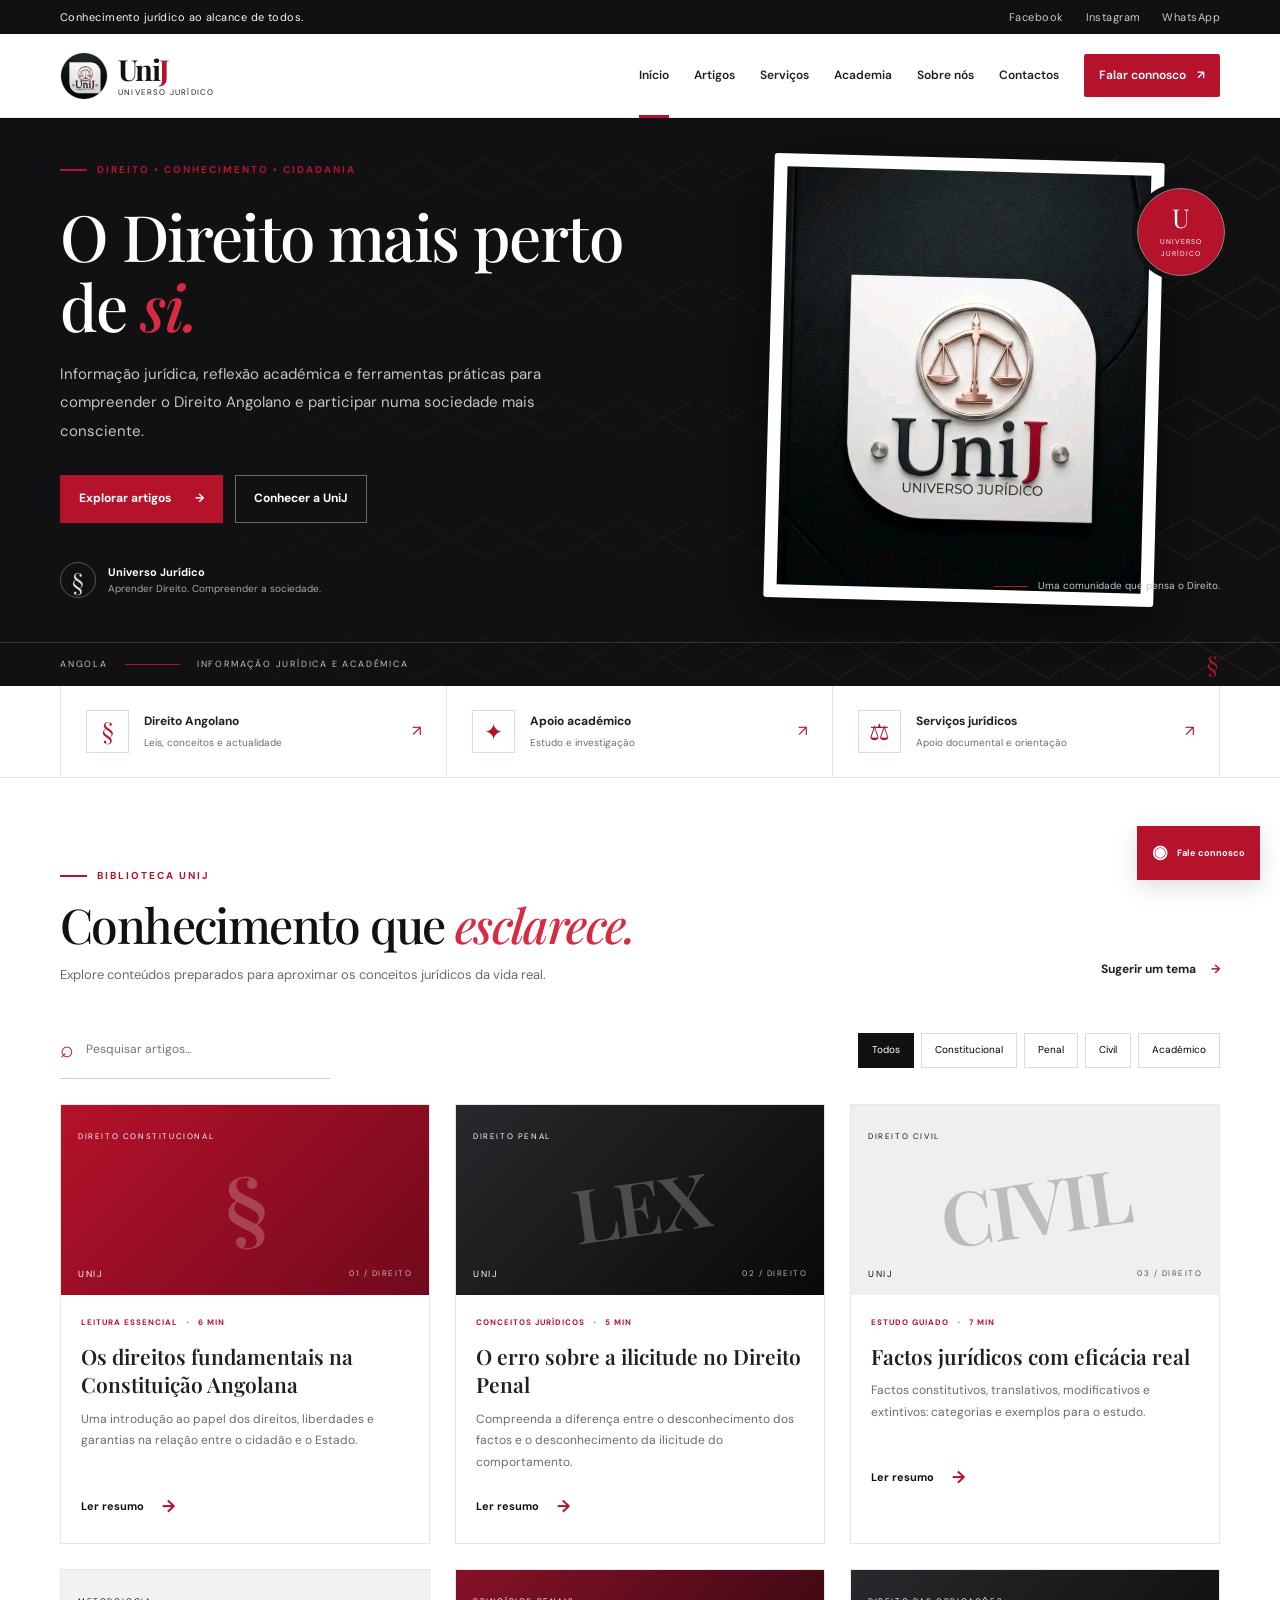
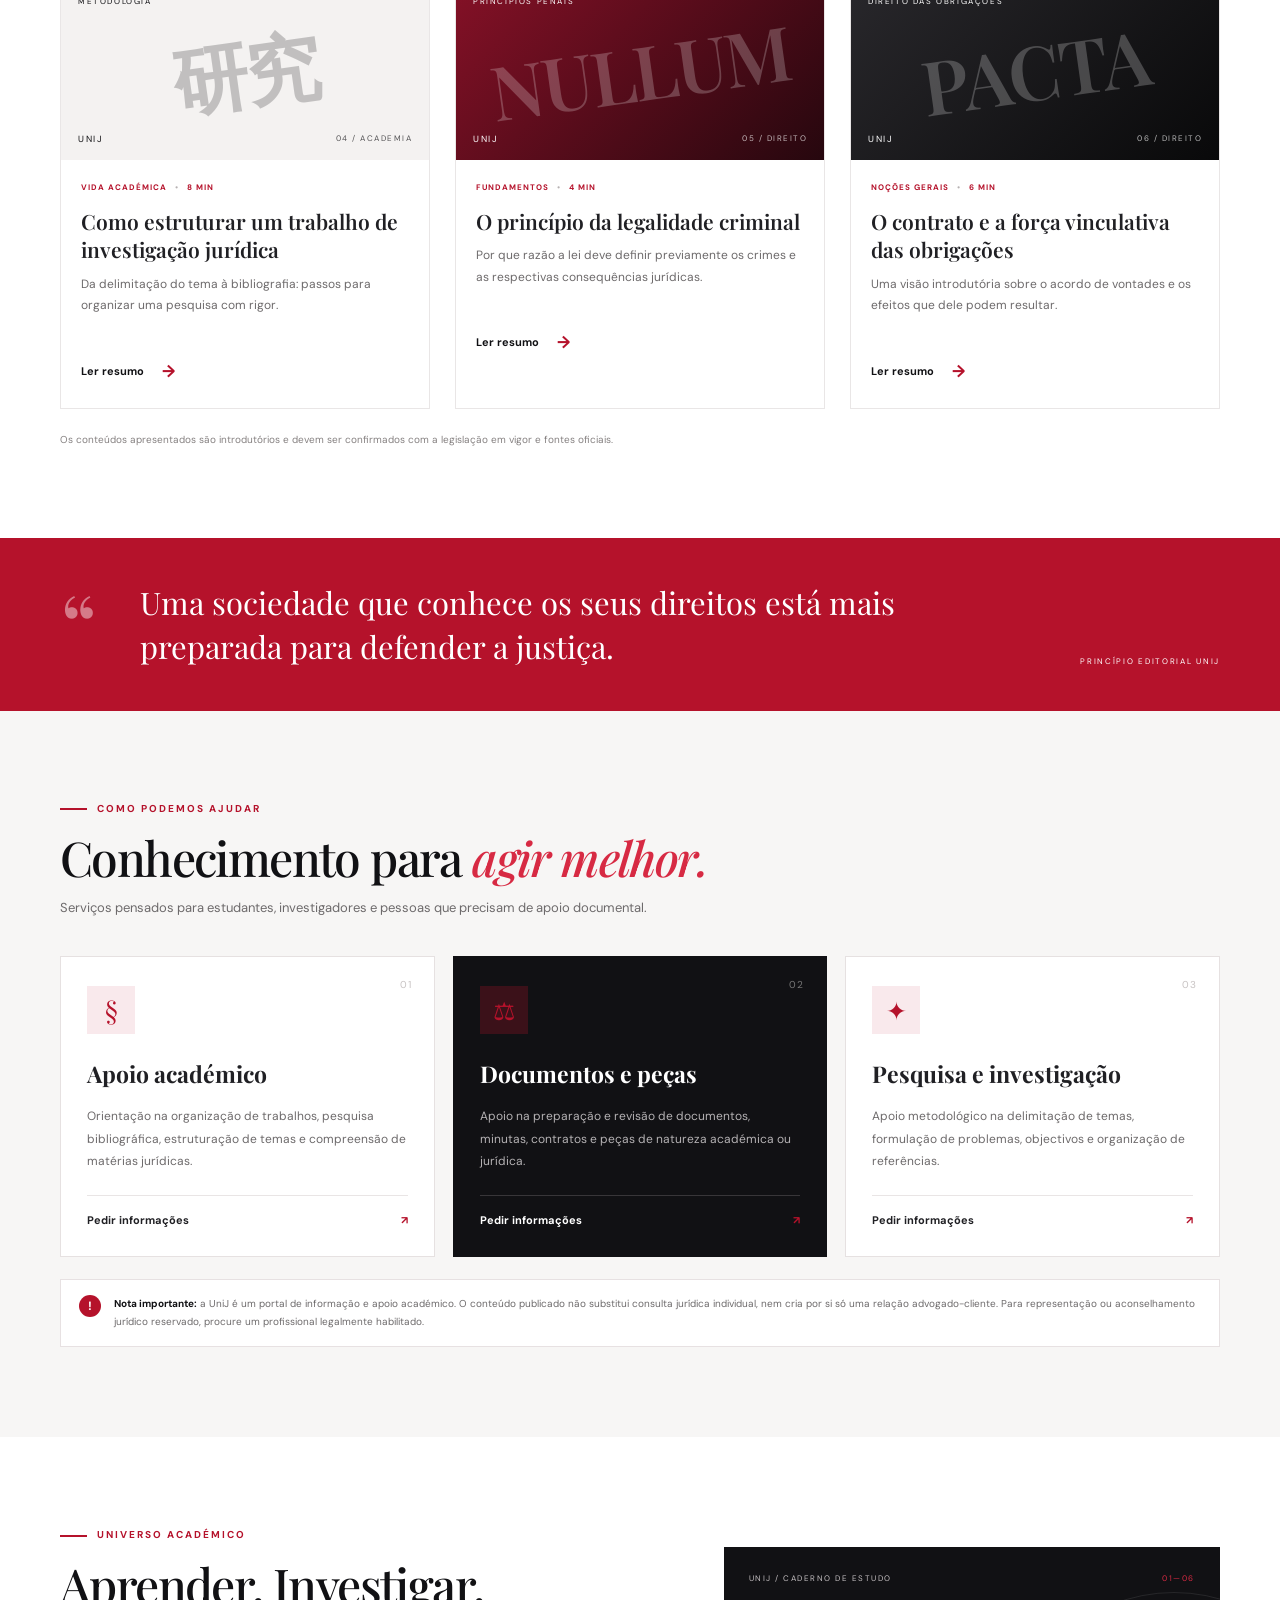
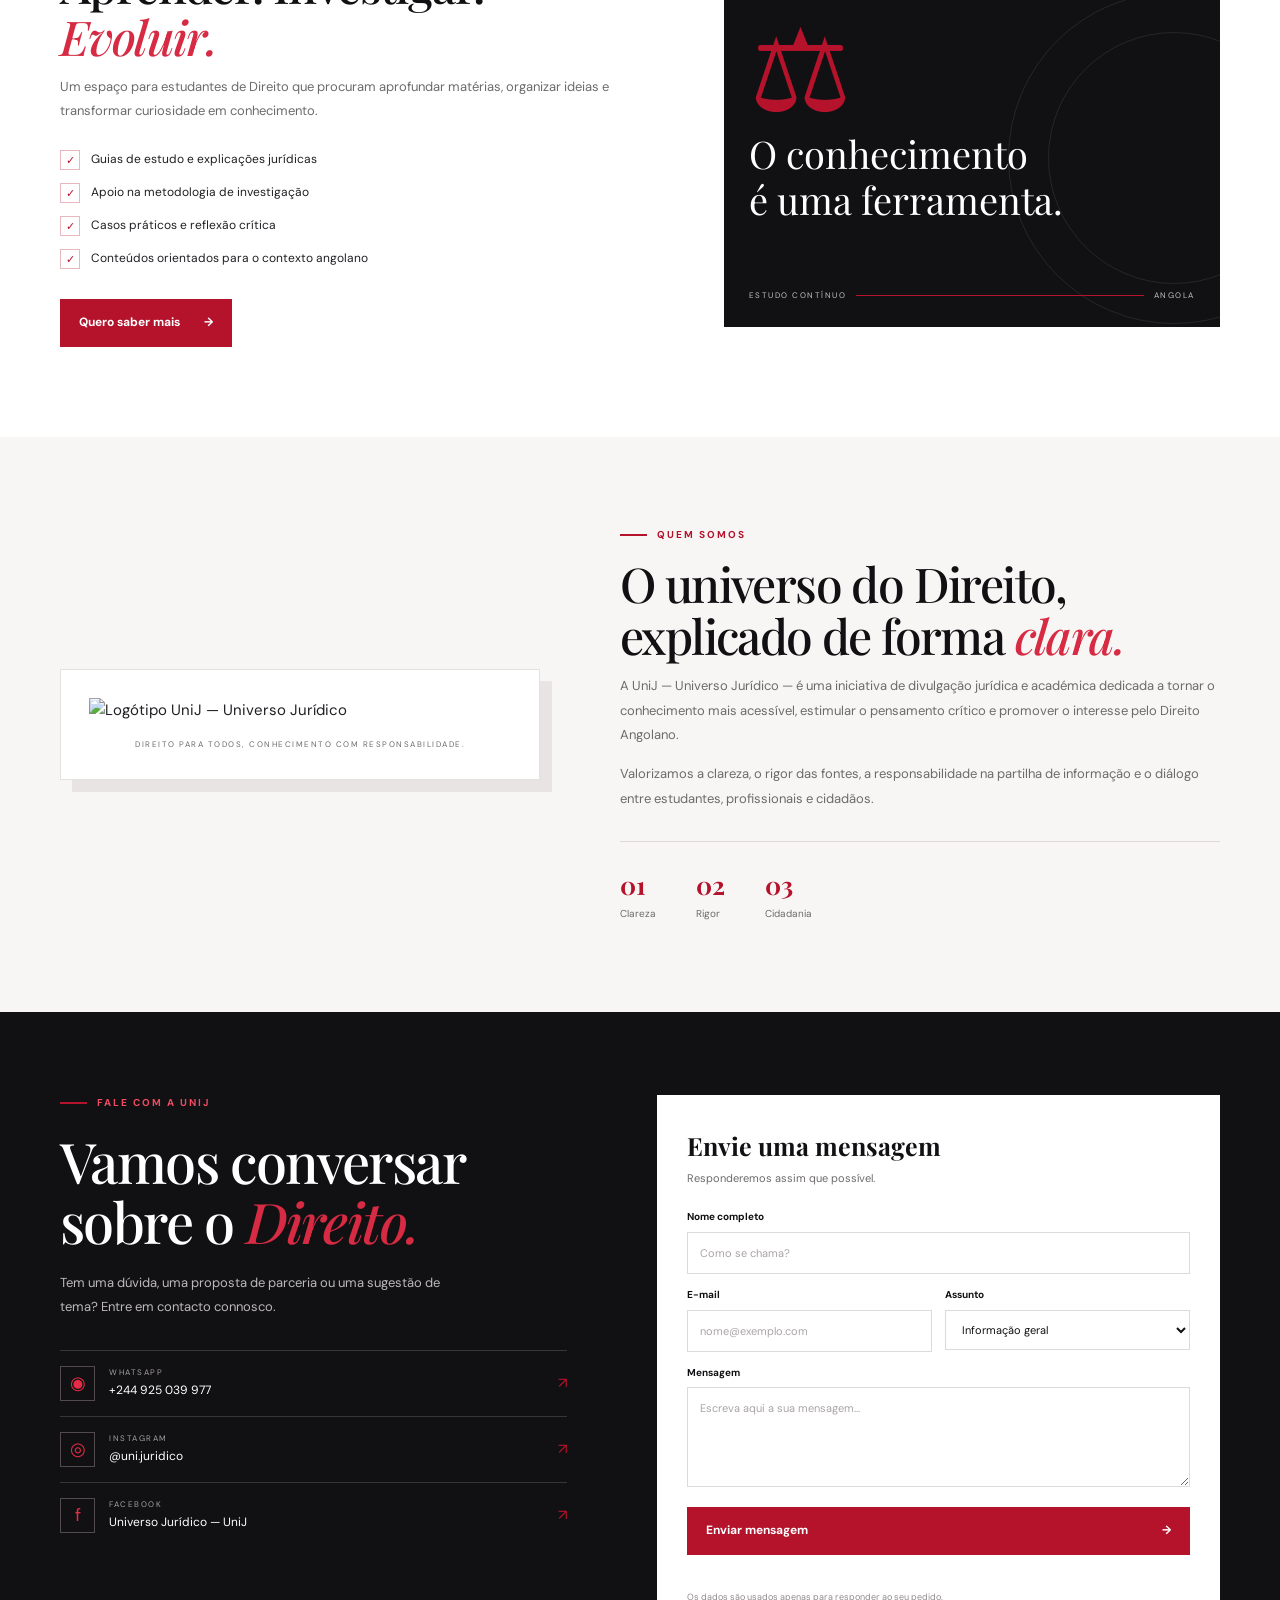
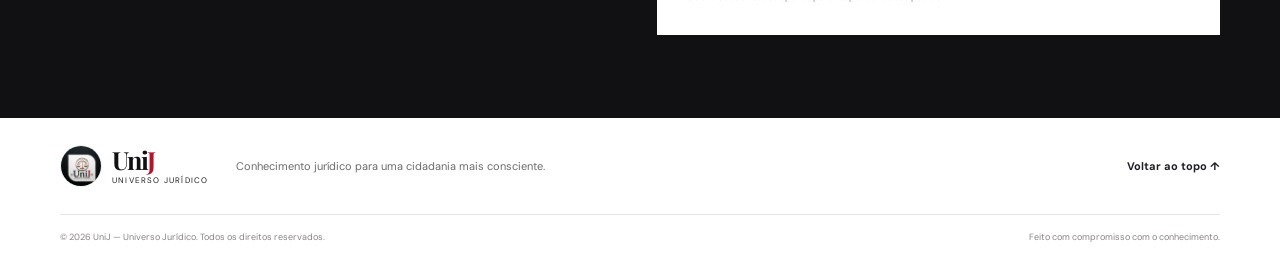
==== index.html @ 5df2fc5f "Update image paths in index.html" ====
<!doctype html>
<html lang="pt-PT">
<head>
  <meta charset="utf-8">
  <meta name="viewport" content="width=device-width, initial-scale=1">
  <meta name="theme-color" content="#b5122b">
  <meta name="description" content="UniJ — Universo Jurídico. Conhecimento jurídico, actualidade, apoio académico e serviços jurídicos em Angola.">
  <meta name="keywords" content="Direito Angolano, legislação angolana, jurisprudência, UniJ, Universo Jurídico, apoio académico">
  <title>UniJ | Universo Jurídico</title>
  <link rel="icon" href="/assets/unij-logo.jpg">
  <link rel="stylesheet" href="./styles.css">
</head>
<body>
  <div class="topline">
    <div class="container topline-inner">
      <span>Conhecimento jurídico ao alcance de todos.</span>
      <div class="top-social">
        <a href="https://www.facebook.com/profile.php?id=100071372426984" target="_blank" rel="noopener">Facebook</a>
        <a href="https://www.instagram.com/uni.juridico" target="_blank" rel="noopener">Instagram</a>
        <a href="https://wa.me/244925039977" target="_blank" rel="noopener">WhatsApp</a>
      </div>
    </div>
  </div>

  <header class="site-header">
    <div class="container header-inner">
      <a class="brand" href="#inicio" aria-label="UniJ, página inicial">
        <img src="./unij-logo.jpg" alt="Logótipo UniJ — Universo Jurídico">
        <span class="brand-copy"><strong>Uni<span>J</span></strong><small>UNIVERSO JURÍDICO</small></span>
      </a>
      <button class="menu-toggle" id="menuToggle" aria-label="Abrir menu" aria-expanded="false"><span></span><span></span><span></span></button>
      <nav class="main-nav" id="mainNav" aria-label="Navegação principal">
        <a href="#inicio" class="nav-link active">Início</a>
        <a href="#artigos" class="nav-link">Artigos</a>
        <a href="#servicos" class="nav-link">Serviços</a>
        <a href="#academia" class="nav-link">Academia</a>
        <a href="#sobre" class="nav-link">Sobre nós</a>
        <a href="#contactos" class="nav-link">Contactos</a>
        <a class="nav-cta" href="https://wa.me/244925039977?text=Ol%C3%A1%2C%20UniJ.%20Gostaria%20de%20obter%20mais%20informa%C3%A7%C3%B5es." target="_blank" rel="noopener">Falar connosco <span>↗</span></a>
      </nav>
    </div>
  </header>

  <main>
    <section class="hero" id="inicio">
      <div class="hero-pattern"></div>
      <div class="container hero-grid">
        <div class="hero-copy">
          <div class="eyebrow"><span class="eyebrow-line"></span> DIREITO • CONHECIMENTO • CIDADANIA</div>
          <h1>O Direito mais perto de <em>si.</em></h1>
          <p>Informação jurídica, reflexão académica e ferramentas práticas para compreender o Direito Angolano e participar numa sociedade mais consciente.</p>
          <div class="hero-actions">
            <a class="button button-red" href="#artigos">Explorar artigos <span>→</span></a>
            <a class="button button-outline" href="#sobre">Conhecer a UniJ</a>
          </div>
          <div class="hero-note"><span class="note-mark">§</span><span><strong>Universo Jurídico</strong><small>Aprender Direito. Compreender a sociedade.</small></span></div>
        </div>
        <div class="hero-visual">
          <div class="hero-logo-frame"><img src="./unij-logo.jpg" alt="Logótipo oficial UniJ"></div>
          <div class="hero-stamp"><span>U</span><small>UNIVERSO<br>JURÍDICO</small></div>
          <div class="hero-caption"><span class="caption-line"></span><span>Uma comunidade que pensa o Direito.</span></div>
        </div>
      </div>
      <div class="hero-bottom"><div class="container hero-bottom-inner"><span>ANGOLA</span><span class="bottom-rule"></span><span>INFORMAÇÃO JURÍDICA E ACADÉMICA</span><span class="bottom-symbol">§</span></div></div>
    </section>

    <section class="quick-strip" aria-label="Áreas do portal">
      <div class="container quick-grid">
        <a href="#artigos"><span class="quick-icon">§</span><span><strong>Direito Angolano</strong><small>Leis, conceitos e actualidade</small></span><b>↗</b></a>
        <a href="#academia"><span class="quick-icon">✦</span><span><strong>Apoio académico</strong><small>Estudo e investigação</small></span><b>↗</b></a>
        <a href="#servicos"><span class="quick-icon">⚖</span><span><strong>Serviços jurídicos</strong><small>Apoio documental e orientação</small></span><b>↗</b></a>
      </div>
    </section>

    <section class="section articles-section" id="artigos">
      <div class="container">
        <div class="section-heading">
          <div><div class="eyebrow"><span class="eyebrow-line"></span> BIBLIOTECA UNIJ</div><h2>Conhecimento que <em>esclarece.</em></h2><p>Explore conteúdos preparados para aproximar os conceitos jurídicos da vida real.</p></div>
          <a class="text-link" href="#contactos">Sugerir um tema <span>→</span></a>
        </div>
        <div class="article-tools">
          <label class="search-box"><span>⌕</span><input id="articleSearch" type="search" placeholder="Pesquisar artigos..." aria-label="Pesquisar artigos"></label>
          <div class="filter-list" role="group" aria-label="Filtrar artigos">
            <button class="filter-chip selected" data-filter="todos">Todos</button>
            <button class="filter-chip" data-filter="constitucional">Constitucional</button>
            <button class="filter-chip" data-filter="penal">Penal</button>
            <button class="filter-chip" data-filter="civil">Civil</button>
            <button class="filter-chip" data-filter="academia">Académico</button>
          </div>
        </div>
        <div class="article-grid" id="articleGrid">
          <article class="article-card featured" data-category="constitucional" data-search="constituição direitos fundamentais cidadania angola">
            <div class="article-art art-red"><span class="art-label">DIREITO CONSTITUCIONAL</span><div class="art-watermark">§</div><div class="art-bottom">UNIJ <span>01 / DIREITO</span></div></div>
            <div class="article-body"><div class="article-meta"><span>LEITURA ESSENCIAL</span><span>•</span><span>6 MIN</span></div><h3>Os direitos fundamentais na Constituição Angolana</h3><p>Uma introdução ao papel dos direitos, liberdades e garantias na relação entre o cidadão e o Estado.</p><button class="read-more" data-article="direitos">Ler resumo <span>→</span></button></div>
          </article>
          <article class="article-card" data-category="penal" data-search="direito penal erro ilicitude culpa código penal angolano">
            <div class="article-art art-black"><span class="art-label">DIREITO PENAL</span><div class="art-watermark">LEX</div><div class="art-bottom">UNIJ <span>02 / DIREITO</span></div></div>
            <div class="article-body"><div class="article-meta"><span>CONCEITOS JURÍDICOS</span><span>•</span><span>5 MIN</span></div><h3>O erro sobre a ilicitude no Direito Penal</h3><p>Compreenda a diferença entre o desconhecimento dos factos e o desconhecimento da ilicitude do comportamento.</p><button class="read-more" data-article="ilicitude">Ler resumo <span>→</span></button></div>
          </article>
          <article class="article-card" data-category="civil" data-search="direito civil factos jurídicos eficácia real constitutivo translativo modificativo extintivo">
            <div class="article-art art-white"><span class="art-label">DIREITO CIVIL</span><div class="art-watermark">CIVIL</div><div class="art-bottom">UNIJ <span>03 / DIREITO</span></div></div>
            <div class="article-body"><div class="article-meta"><span>ESTUDO GUIADO</span><span>•</span><span>7 MIN</span></div><h3>Factos jurídicos com eficácia real</h3><p>Factos constitutivos, translativos, modificativos e extintivos: categorias e exemplos para o estudo.</p><button class="read-more" data-article="factos">Ler resumo <span>→</span></button></div>
          </article>
          <article class="article-card" data-category="academia" data-search="metodologia investigação jurídica trabalho científico fontes bibliografia">
            <div class="article-art art-white art-academic"><span class="art-label">METODOLOGIA</span><div class="art-watermark">研究</div><div class="art-bottom">UNIJ <span>04 / ACADEMIA</span></div></div>
            <div class="article-body"><div class="article-meta"><span>VIDA ACADÉMICA</span><span>•</span><span>8 MIN</span></div><h3>Como estruturar um trabalho de investigação jurídica</h3><p>Da delimitação do tema à bibliografia: passos para organizar uma pesquisa com rigor.</p><button class="read-more" data-article="investigacao">Ler resumo <span>→</span></button></div>
          </article>
          <article class="article-card" data-category="penal" data-search="código penal angolano responsabilidade criminal princípio legalidade">
            <div class="article-art art-red art-red-dark"><span class="art-label">PRINCÍPIOS PENAIS</span><div class="art-watermark">NULLUM</div><div class="art-bottom">UNIJ <span>05 / DIREITO</span></div></div>
            <div class="article-body"><div class="article-meta"><span>FUNDAMENTOS</span><span>•</span><span>4 MIN</span></div><h3>O princípio da legalidade criminal</h3><p>Por que razão a lei deve definir previamente os crimes e as respectivas consequências jurídicas.</p><button class="read-more" data-article="legalidade">Ler resumo <span>→</span></button></div>
          </article>
          <article class="article-card" data-category="civil" data-search="contratos direito civil consentimento obrigações partes">
            <div class="article-art art-black art-civil"><span class="art-label">DIREITO DAS OBRIGAÇÕES</span><div class="art-watermark">PACTA</div><div class="art-bottom">UNIJ <span>06 / DIREITO</span></div></div>
            <div class="article-body"><div class="article-meta"><span>NOÇÕES GERAIS</span><span>•</span><span>6 MIN</span></div><h3>O contrato e a força vinculativa das obrigações</h3><p>Uma visão introdutória sobre o acordo de vontades e os efeitos que dele podem resultar.</p><button class="read-more" data-article="contratos">Ler resumo <span>→</span></button></div>
          </article>
        </div>
        <div class="no-results" id="noResults" hidden>Não encontrámos artigos com esses termos. Experimente outra pesquisa.</div>
        <p class="content-note">Os conteúdos apresentados são introdutórios e devem ser confirmados com a legislação em vigor e fontes oficiais.</p>
      </div>
    </section>

    <section class="quote-band">
      <div class="container quote-inner"><span class="quote-mark">“</span><blockquote>Uma sociedade que conhece os seus direitos está mais preparada para defender a justiça.</blockquote><span class="quote-credit">PRINCÍPIO EDITORIAL UNIJ</span></div>
    </section>

    <section class="section services-section" id="servicos">
      <div class="container">
        <div class="section-heading"><div><div class="eyebrow"><span class="eyebrow-line"></span> COMO PODEMOS AJUDAR</div><h2>Conhecimento para <em>agir melhor.</em></h2><p>Serviços pensados para estudantes, investigadores e pessoas que precisam de apoio documental.</p></div></div>
        <div class="service-grid">
          <div class="service-card"><span class="service-number">01</span><div class="service-icon">§</div><h3>Apoio académico</h3><p>Orientação na organização de trabalhos, pesquisa bibliográfica, estruturação de temas e compreensão de matérias jurídicas.</p><a href="https://wa.me/244925039977?text=Ol%C3%A1%2C%20UniJ.%20Tenho%20interesse%20no%20apoio%20acad%C3%A9mico." target="_blank" rel="noopener">Pedir informações <span>↗</span></a></div>
          <div class="service-card service-card-dark"><span class="service-number">02</span><div class="service-icon">⚖</div><h3>Documentos e peças</h3><p>Apoio na preparação e revisão de documentos, minutas, contratos e peças de natureza académica ou jurídica.</p><a href="https://wa.me/244925039977?text=Ol%C3%A1%2C%20UniJ.%20Gostaria%20de%20informa%C3%A7%C3%B5es%20sobre%20documentos%20jur%C3%ADdicos." target="_blank" rel="noopener">Pedir informações <span>↗</span></a></div>
          <div class="service-card"><span class="service-number">03</span><div class="service-icon">✦</div><h3>Pesquisa e investigação</h3><p>Apoio metodológico na delimitação de temas, formulação de problemas, objectivos e organização de referências.</p><a href="https://wa.me/244925039977?text=Ol%C3%A1%2C%20UniJ.%20Preciso%20de%20apoio%20em%20investiga%C3%A7%C3%A3o." target="_blank" rel="noopener">Pedir informações <span>↗</span></a></div>
        </div>
        <div class="legal-disclaimer"><span>!</span><p><strong>Nota importante:</strong> a UniJ é um portal de informação e apoio académico. O conteúdo publicado não substitui consulta jurídica individual, nem cria por si só uma relação advogado-cliente. Para representação ou aconselhamento jurídico reservado, procure um profissional legalmente habilitado.</p></div>
      </div>
    </section>

    <section class="section academy-section" id="academia">
      <div class="container academy-grid">
        <div class="academy-copy"><div class="eyebrow"><span class="eyebrow-line"></span> UNIVERSO ACADÉMICO</div><h2>Aprender. Investigar. <em>Evoluir.</em></h2><p>Um espaço para estudantes de Direito que procuram aprofundar matérias, organizar ideias e transformar curiosidade em conhecimento.</p><ul class="check-list"><li><span>✓</span> Guias de estudo e explicações jurídicas</li><li><span>✓</span> Apoio na metodologia de investigação</li><li><span>✓</span> Casos práticos e reflexão crítica</li><li><span>✓</span> Conteúdos orientados para o contexto angolano</li></ul><a class="button button-red" href="https://wa.me/244925039977?text=Ol%C3%A1%2C%20UniJ.%20Quero%20saber%20mais%20sobre%20os%20recursos%20acad%C3%A9micos." target="_blank" rel="noopener">Quero saber mais <span>→</span></a></div>
        <div class="academy-panel"><div class="panel-top"><span>UNIJ / CADERNO DE ESTUDO</span><span>01—06</span></div><div class="panel-emblem">⚖</div><div class="panel-title">O conhecimento<br>é uma ferramenta.</div><div class="panel-bottom"><span>ESTUDO CONTÍNUO</span><span class="panel-rule"></span><span>ANGOLA</span></div></div>
      </div>
    </section>

    <section class="section about-section" id="sobre">
      <div class="container about-grid">
        <div class="about-logo"><img src="/assets/unij-logo.jpg" alt="Logótipo UniJ — Universo Jurídico"><div class="about-logo-caption">DIREITO PARA TODOS, CONHECIMENTO COM RESPONSABILIDADE.</div></div>
        <div class="about-copy"><div class="eyebrow"><span class="eyebrow-line"></span> QUEM SOMOS</div><h2>O universo do Direito, explicado de forma <em>clara.</em></h2><p>A UniJ — Universo Jurídico — é uma iniciativa de divulgação jurídica e académica dedicada a tornar o conhecimento mais acessível, estimular o pensamento crítico e promover o interesse pelo Direito Angolano.</p><p>Valorizamos a clareza, o rigor das fontes, a responsabilidade na partilha de informação e o diálogo entre estudantes, profissionais e cidadãos.</p><div class="values-row"><div><strong>01</strong><span>Clareza</span></div><div><strong>02</strong><span>Rigor</span></div><div><strong>03</strong><span>Cidadania</span></div></div></div>
      </div>
    </section>

    <section class="contact-section" id="contactos">
      <div class="container contact-grid">
        <div class="contact-copy"><div class="eyebrow eyebrow-light"><span class="eyebrow-line"></span> FALE COM A UNIJ</div><h2>Vamos conversar<br>sobre o <em>Direito.</em></h2><p>Tem uma dúvida, uma proposta de parceria ou uma sugestão de tema? Entre em contacto connosco.</p><div class="contact-method"><span class="contact-method-icon">◉</span><span><small>WHATSAPP</small><a href="https://wa.me/244925039977" target="_blank" rel="noopener">+244 925 039 977</a></span><span class="contact-arrow">↗</span></div><div class="contact-method"><span class="contact-method-icon">◎</span><span><small>INSTAGRAM</small><a href="https://www.instagram.com/uni.juridico" target="_blank" rel="noopener">@uni.juridico</a></span><span class="contact-arrow">↗</span></div><div class="contact-method"><span class="contact-method-icon">f</span><span><small>FACEBOOK</small><a href="https://www.facebook.com/profile.php?id=100071372426984" target="_blank" rel="noopener">Universo Jurídico — UniJ</a></span><span class="contact-arrow">↗</span></div></div>
        <form class="contact-form" id="contactForm"
      action="https://formspree.io/f/xyekndqk"
      method="POST">
          <div class="form-heading"><h3>Envie uma mensagem</h3><p>Responderemos assim que possível.</p></div>
          <label for="name">Nome completo</label><input id="name" name="name" required maxlength="100" placeholder="Como se chama?">
          <div class="form-row"><div><label for="email">E-mail</label><input id="email" name="email" type="email" required maxlength="160" placeholder="nome@exemplo.com"></div><div><label for="subject">Assunto</label><select id="subject" name="subject"><option value="Informação geral">Informação geral</option><option value="Apoio académico">Apoio académico</option><option value="Serviços jurídicos">Serviços jurídicos</option><option value="Parcerias">Parcerias</option><option value="Sugestão de artigo">Sugestão de artigo</option></select></div></div>
          <label for="message">Mensagem</label><textarea id="message" name="message" required maxlength="3000" rows="4" placeholder="Escreva aqui a sua mensagem..."></textarea>
          <button class="button button-red form-submit" type="submit">Enviar mensagem <span>→</span></button>
          <p class="form-feedback" id="formFeedback" role="status" aria-live="polite"></p>
          <small class="form-privacy">Os dados são usados apenas para responder ao seu pedido.</small>
        </form>
      </div>
    </section>
  </main>

  <footer class="site-footer">
    <div class="container footer-main"><a class="brand footer-brand" href="#inicio"><img src="./unij-logo.jpg" alt=""><span class="brand-copy"><strong>Uni<span>J</span></strong><small>UNIVERSO JURÍDICO</small></span></a><p>Conhecimento jurídico para uma cidadania mais consciente.</p><a class="back-top" href="#inicio">Voltar ao topo ↑</a></div>
    <div class="container footer-bottom"><span>© <span id="year"></span> UniJ — Universo Jurídico. Todos os direitos reservados.</span><span>Feito com compromisso com o conhecimento.</span></div>
  </footer>

  <a class="whatsapp-float" href="https://wa.me/244925039977?text=Ol%C3%A1%2C%20UniJ!" target="_blank" rel="noopener" aria-label="Contactar a UniJ pelo WhatsApp"><span>◉</span><small>Fale connosco</small></a>

  <dialog class="article-dialog" id="articleDialog" aria-labelledby="dialogTitle"><button class="dialog-close" id="dialogClose" aria-label="Fechar">×</button><div class="eyebrow"><span class="eyebrow-line"></span> BIBLIOTECA UNIJ</div><h2 id="dialogTitle">Artigo</h2><div id="dialogContent"></div><p class="dialog-note">Este resumo é introdutório. Confirme sempre a legislação aplicável e consulte fontes oficiais actualizadas.</p><a class="button button-red" href="https://wa.me/244925039977?text=Ol%C3%A1%2C%20UniJ.%20Gostaria%20de%20aprofundar%20um%20tema%20jur%C3%ADdico." target="_blank" rel="noopener">Pedir mais informações <span>→</span></a></dialog>
  <script src="./app.js"></script>
</body>
</html>
---- styles.css ----
@import url('https://fonts.googleapis.com/css2?family=DM+Sans:wght@400;500;600;700&family=Playfair+Display:ital,wght@0,500;0,600;0,700;1,500;1,600&display=swap');
:root{--red:#b5122b;--red-dark:#800d20;--black:#111114;--ink:#202024;--white:#fff;--paper:#f7f6f5;--line:#e6e3e2;--muted:#6d6a6b;--font:'DM Sans',Arial,sans-serif;--serif:'Playfair Display',Georgia,serif}
*{box-sizing:border-box}html{scroll-behavior:smooth;scroll-padding-top:95px}body{margin:0;color:var(--ink);background:var(--white);font-family:var(--font);font-size:15px;line-height:1.65}a{color:inherit;text-decoration:none}button,input,textarea,select{font:inherit}button,a{-webkit-tap-highlight-color:transparent}button:focus-visible,a:focus-visible,input:focus-visible,textarea:focus-visible,select:focus-visible{outline:3px solid #d34b60;outline-offset:3px}.container{width:min(1160px,calc(100% - 44px));margin-inline:auto}.topline{background:var(--black);color:#f6f4f4;font-size:11px;letter-spacing:.04em}.topline-inner{display:flex;justify-content:space-between;align-items:center;min-height:34px}.top-social{display:flex;gap:22px}.top-social a{opacity:.8;transition:opacity .2s}.top-social a:hover{opacity:1;color:#fff}.site-header{height:84px;background:#fff;border-bottom:1px solid #eee;position:sticky;top:0;z-index:20}.header-inner{height:100%;display:flex;align-items:center;justify-content:space-between;gap:24px}.brand{display:flex;align-items:center;gap:10px;flex-shrink:0}.brand img{width:48px;height:48px;object-fit:cover;border-radius:50%;border:1px solid #eee}.brand-copy{display:flex;flex-direction:column;line-height:1}.brand-copy strong{font-family:var(--serif);font-size:29px;letter-spacing:-1.7px;color:var(--black)}.brand-copy strong span{color:var(--red)}.brand-copy small{font-size:8px;letter-spacing:1.2px;margin-top:4px}.main-nav{display:flex;align-items:center;gap:25px;font-size:12px;font-weight:600}.nav-link{height:84px;display:flex;align-items:center;position:relative}.nav-link:after{content:"";position:absolute;bottom:0;left:0;width:0;height:3px;background:var(--red);transition:width .2s}.nav-link:hover:after,.nav-link.active:after{width:100%}.nav-cta{background:var(--red);color:#fff;padding:12px 15px;border-radius:2px}.nav-cta span{margin-left:8px}.menu-toggle{display:none;background:none;border:0;padding:8px}.menu-toggle span{display:block;width:24px;height:2px;background:var(--black);margin:5px}
.hero{position:relative;overflow:hidden;background:var(--black);color:#fff;min-height:565px}.hero-pattern{position:absolute;inset:0;opacity:.15;background-image:linear-gradient(30deg,transparent 48%,#777 49%,transparent 50%),linear-gradient(150deg,transparent 48%,#777 49%,transparent 50%);background-size:70px 120px;mask-image:linear-gradient(90deg,transparent,#000)}.hero-grid{position:relative;display:grid;grid-template-columns:1.08fr .92fr;gap:48px;align-items:center;min-height:520px;padding-top:40px;padding-bottom:40px}.hero-copy{max-width:590px}.eyebrow{display:flex;align-items:center;gap:10px;color:var(--red);font-size:10px;letter-spacing:2px;font-weight:700}.eyebrow-line{width:27px;height:2px;background:var(--red);display:inline-block}.hero h1,.section h2,.contact-copy h2{font-family:var(--serif);font-size:clamp(40px,5vw,64px);line-height:1.08;font-weight:500;letter-spacing:-1.6px;margin:23px 0 20px}.hero h1 em,.section h2 em,.contact-copy h2 em{color:#d72a43;font-weight:500}.hero-copy>p{max-width:510px;color:#c5c3c5;font-size:15px;line-height:1.9}.hero-actions{display:flex;gap:12px;flex-wrap:wrap;margin-top:30px}.button{border:1px solid transparent;display:inline-flex;align-items:center;justify-content:center;gap:24px;padding:13px 18px;font-size:12px;font-weight:700;cursor:pointer;transition:transform .2s,background .2s}.button:hover{transform:translateY(-2px)}.button-red{background:var(--red);color:#fff}.button-red:hover{background:var(--red-dark)}.button-outline{border-color:#69676b;color:#fff}.button-outline:hover{border-color:#fff}.hero-note{display:flex;align-items:center;gap:12px;margin-top:39px}.note-mark{width:36px;height:36px;border:1px solid #575458;border-radius:50%;display:grid;place-items:center;color:#e4dadd;font-family:var(--serif);font-size:23px}.hero-note span:last-child{display:flex;flex-direction:column}.hero-note strong{font-size:11px}.hero-note small{font-size:10px;color:#a7a4a6}.hero-visual{min-height:380px;display:flex;align-items:center;justify-content:center;position:relative}.hero-logo-frame{width:min(390px,100%);padding:13px;background:#fff;box-shadow:0 22px 65px #0008;transform:rotate(1.5deg);border-radius:3px}.hero-logo-frame img{display:block;width:100%;height:auto}.hero-stamp{position:absolute;right:-5px;top:30px;width:88px;height:88px;border:1px solid #8b8284;background:var(--red);border-radius:50%;display:flex;align-items:center;justify-content:center;flex-direction:column;box-shadow:0 0 0 5px #111}.hero-stamp>span{font-family:var(--serif);font-size:26px;line-height:1}.hero-stamp small{font-size:7px;letter-spacing:1px;text-align:center;margin-top:5px}.hero-caption{position:absolute;bottom:7px;right:0;display:flex;align-items:center;gap:10px;font-size:10px;color:#c7c3c4}.caption-line{width:34px;height:1px;background:var(--red)}.hero-bottom{border-top:1px solid #343236;background:#111114}.hero-bottom-inner{display:flex;align-items:center;gap:17px;height:43px;font-size:9px;letter-spacing:1.8px;color:#c5c1c2}.bottom-rule{height:1px;width:55px;background:var(--red)}.bottom-symbol{margin-left:auto;color:var(--red);font-family:var(--serif);font-size:22px}
.quick-strip{background:#fff;border-bottom:1px solid var(--line)}.quick-grid{display:grid;grid-template-columns:repeat(3,1fr)}.quick-grid>a{display:flex;align-items:center;gap:15px;padding:24px 25px;border-right:1px solid var(--line);transition:background .2s}.quick-grid>a:first-child{border-left:1px solid var(--line)}.quick-grid>a:hover{background:var(--paper)}.quick-icon{width:43px;height:43px;border:1px solid #e7d6d9;color:var(--red);display:grid;place-items:center;font-family:var(--serif);font-size:23px}.quick-grid>a>span:nth-child(2){display:flex;flex-direction:column}.quick-grid strong{font-size:12px}.quick-grid small{font-size:10px;color:var(--muted);margin-top:3px}.quick-grid b{margin-left:auto;color:var(--red);font-weight:400}
.section{padding:90px 0}.section-heading{display:flex;align-items:flex-end;justify-content:space-between;gap:30px;margin-bottom:34px}.section h2{color:var(--black);font-size:clamp(34px,4vw,48px);margin:15px 0 12px}.section-heading p,.academy-copy>p,.about-copy>p{color:var(--muted);font-size:13px;max-width:600px;line-height:1.9;margin:0}.text-link{font-size:12px;font-weight:700;white-space:nowrap;padding-bottom:8px}.text-link span{color:var(--red);margin-left:12px}.article-tools{display:flex;justify-content:space-between;gap:20px;align-items:center;margin-bottom:25px}.search-box{display:flex;align-items:center;gap:10px;width:270px;border-bottom:1px solid #cfcaca;padding:9px 0}.search-box>span{font-size:23px;color:var(--red)}.search-box input{border:0;outline:0;min-width:0;width:100%;font-size:12px;background:transparent}.filter-list{display:flex;gap:7px;flex-wrap:wrap}.filter-chip{border:1px solid #dedada;background:#fff;padding:8px 13px;font-size:10px;cursor:pointer;transition:all .2s}.filter-chip:hover,.filter-chip.selected{background:var(--black);border-color:var(--black);color:#fff}.article-grid{display:grid;grid-template-columns:repeat(3,1fr);gap:25px}.article-card{border:1px solid #e9e6e6;background:#fff;min-width:0;transition:transform .25s,box-shadow .25s}.article-card:hover{transform:translateY(-4px);box-shadow:0 14px 35px #18121712}.article-art{height:190px;position:relative;overflow:hidden;padding:17px;color:#fff;background:var(--red)}.art-red{background:linear-gradient(135deg,#b5122b,#71091c)}.art-red-dark{background:linear-gradient(135deg,#871127,#26070e)}.art-black{background:linear-gradient(135deg,#29282c,#09090a)}.art-white{background:#f0eeee;color:var(--black)}.art-academic{background:#f4f2f1}.art-label{font-size:8px;letter-spacing:1.6px;position:relative;z-index:1}.art-watermark{position:absolute;inset:12px 0 0;display:grid;place-items:center;font-family:var(--serif);font-size:clamp(44px,6vw,75px);font-weight:600;letter-spacing:-2px;opacity:.22;transform:rotate(-8deg)}.art-bottom{position:absolute;bottom:13px;left:17px;right:17px;display:flex;justify-content:space-between;font-size:9px;letter-spacing:1.5px}.art-bottom span{opacity:.7;font-size:8px}.article-body{padding:21px 20px 23px}.article-meta{display:flex;gap:8px;color:var(--red);font-size:8px;letter-spacing:1px;font-weight:700}.article-meta span:nth-child(2){color:#b6b1b2}.article-body h3{font-family:var(--serif);font-size:21px;line-height:1.35;font-weight:600;margin:13px 0 10px}.article-body p{font-size:12px;line-height:1.8;color:var(--muted);min-height:66px;margin:0}.read-more{display:flex;align-items:center;gap:18px;background:none;border:0;padding:17px 0 0;color:var(--black);font-size:11px;font-weight:700;cursor:pointer}.read-more span{color:var(--red);font-size:17px;transition:transform .2s}.read-more:hover span{transform:translateX(4px)}.content-note{font-size:10px;color:#858080;margin:23px 0 0}.no-results{padding:28px;text-align:center;background:var(--paper);font-size:13px}
.quote-band{background:var(--red);color:#fff;padding:43px 0}.quote-inner{display:grid;grid-template-columns:60px 1fr auto;align-items:center;gap:20px}.quote-mark{font-family:var(--serif);font-size:90px;line-height:.7;color:#ffffff70}.quote-inner blockquote{font-family:var(--serif);font-size:clamp(21px,3vw,31px);line-height:1.4;margin:0;max-width:760px}.quote-credit{font-size:8px;letter-spacing:1.7px;align-self:end;white-space:nowrap}
.services-section{background:var(--paper)}.service-grid{display:grid;grid-template-columns:repeat(3,1fr);gap:18px;margin-top:35px}.service-card{position:relative;background:#fff;border:1px solid #e6e1e1;padding:29px 26px 27px;min-height:295px}.service-card-dark{background:var(--black);color:#fff;border-color:var(--black)}.service-number{position:absolute;right:22px;top:20px;color:#c7c2c2;font-size:10px;letter-spacing:1px}.service-card-dark .service-number{color:#777}.service-icon{display:grid;place-items:center;width:48px;height:48px;background:#f9e9ec;color:var(--red);font-family:var(--serif);font-size:25px;margin-bottom:21px}.service-card-dark .service-icon{background:#3b1119}.service-card h3{font-family:var(--serif);font-size:23px;margin:0 0 12px}.service-card p{font-size:12px;color:var(--muted);line-height:1.9;margin:0 0 22px}.service-card-dark p{color:#b5b2b4}.service-card>a{font-size:11px;font-weight:700;border-top:1px solid #e9e5e5;padding-top:15px;display:flex;justify-content:space-between}.service-card>a span{color:var(--red)}.service-card-dark>a{border-color:#383639}.legal-disclaimer{display:flex;gap:13px;align-items:flex-start;background:#fff;border:1px solid #e7e1e2;padding:15px 18px;margin-top:22px}.legal-disclaimer>span{display:grid;place-items:center;flex-shrink:0;width:22px;height:22px;background:var(--red);color:#fff;border-radius:50%;font-weight:700;font-size:12px}.legal-disclaimer p{margin:0;font-size:10px;line-height:1.8;color:var(--muted)}.legal-disclaimer strong{color:var(--black)}
.academy-section{background:#fff}.academy-grid{display:grid;grid-template-columns:1fr .85fr;gap:80px;align-items:center}.academy-copy h2{max-width:470px}.check-list{list-style:none;padding:0;margin:26px 0 30px;display:grid;gap:13px}.check-list li{display:flex;align-items:center;gap:11px;font-size:12px}.check-list li span{display:grid;place-items:center;width:20px;height:20px;border:1px solid #e8b8c0;color:var(--red);font-size:11px}.academy-panel{min-height:380px;background:var(--black);color:#fff;padding:25px;display:flex;flex-direction:column;position:relative;overflow:hidden}.academy-panel:before,.academy-panel:after{content:"";position:absolute;border:1px solid #ffffff17;border-radius:50%;width:330px;height:330px;right:-120px;top:45px}.academy-panel:after{width:250px;height:250px;right:-80px;top:85px}.panel-top,.panel-bottom{display:flex;align-items:center;gap:10px;font-size:8px;letter-spacing:1.5px;color:#c4bfc1;position:relative;z-index:1}.panel-top span:last-child{margin-left:auto;color:#d62a43}.panel-emblem{margin-top:auto;color:var(--red);font-family:var(--serif);font-size:115px;line-height:1;position:relative;z-index:1}.panel-title{font-family:var(--serif);font-size:38px;line-height:1.2;margin:10px 0 45px;position:relative;z-index:1}.panel-bottom{margin-top:auto}.panel-rule{height:1px;background:var(--red);flex:1}
.about-section{background:var(--paper)}.about-grid{display:grid;grid-template-columns:.8fr 1fr;gap:80px;align-items:center}.about-logo{padding:28px;background:#fff;border:1px solid #e6e1e1;box-shadow:12px 12px 0 #e8e4e4}.about-logo img{display:block;width:100%;height:auto}.about-logo-caption{font-size:8px;letter-spacing:1.5px;color:var(--muted);text-align:center;padding:15px 0 0}.about-copy h2{max-width:570px}.about-copy>p+p{margin-top:14px}.values-row{display:flex;gap:40px;margin-top:30px;padding-top:22px;border-top:1px solid #ded9d9}.values-row div{display:flex;flex-direction:column}.values-row strong{font-family:var(--serif);font-size:25px;color:var(--red)}.values-row span{font-size:10px;color:var(--muted)}
.contact-section{background:var(--black);color:#fff;padding:83px 0}.contact-grid{display:grid;grid-template-columns:.9fr 1fr;gap:90px;align-items:start}.eyebrow-light{color:#f14a61}.contact-copy h2{font-size:clamp(40px,5vw,56px);margin:19px 0}.contact-copy>p{color:#bdb9bb;font-size:13px;line-height:1.9;max-width:400px;margin-bottom:30px}.contact-method{display:flex;align-items:center;gap:14px;border-top:1px solid #373538;padding:15px 0}.contact-method-icon{width:35px;height:35px;display:grid;place-items:center;border:1px solid #514b4e;color:#e52b45;font-size:18px}.contact-method>span:nth-child(2){display:flex;flex-direction:column}.contact-method small{font-size:8px;letter-spacing:1.5px;color:#a6a0a2}.contact-method a{font-size:12px;margin-top:2px}.contact-arrow{margin-left:auto;color:var(--red)}.contact-form{background:#fff;color:var(--black);padding:30px}.form-heading h3{font-family:var(--serif);font-size:25px;margin:0 0 3px}.form-heading p{font-size:11px;color:var(--muted);margin:0 0 22px}.contact-form label{display:block;font-size:10px;font-weight:700;margin:13px 0 6px}.contact-form input,.contact-form textarea,.contact-form select{display:block;width:100%;border:1px solid #dedada;background:#fff;border-radius:0;padding:11px 12px;font-size:11px;color:var(--black)}.contact-form input::placeholder,.contact-form textarea::placeholder{color:#aaa4a5}.contact-form textarea{resize:vertical;min-height:100px}.form-row{display:grid;grid-template-columns:1fr 1fr;gap:13px}.form-submit{margin-top:20px;width:100%;justify-content:space-between}.form-feedback{font-size:11px;min-height:18px;margin:9px 0 0;color:var(--red)}.form-privacy{display:block;color:#918b8d;font-size:9px;margin-top:8px}
.site-footer{background:#fff}.footer-main{display:flex;align-items:center;gap:28px;padding:27px 0}.footer-brand img{width:42px;height:42px}.footer-brand .brand-copy strong{font-size:25px}.footer-main>p{font-size:11px;color:var(--muted);margin-right:auto}.back-top{font-size:11px;font-weight:700}.back-top:hover{color:var(--red)}.footer-bottom{border-top:1px solid var(--line);padding:15px 0 20px;display:flex;justify-content:space-between;gap:15px;font-size:9px;color:#898385}.whatsapp-float{position:fixed;right:20px;bottom:20px;z-index:15;display:flex;align-items:center;gap:9px;background:var(--red);color:#fff;padding:12px 15px;box-shadow:0 7px 25px #0002;font-size:11px;font-weight:700}.whatsapp-float span{font-size:18px}.article-dialog{width:min(620px,calc(100% - 28px));max-height:85vh;overflow:auto;border:0;padding:35px;background:#fff;color:var(--black);box-shadow:0 25px 100px #0006}.article-dialog::backdrop{background:#09090bd9}.dialog-close{position:absolute;right:13px;top:10px;background:none;border:0;font-size:29px;cursor:pointer;color:var(--black)}.article-dialog h2{font-family:var(--serif);font-size:34px;line-height:1.2;margin:15px 0}.article-dialog p{font-size:13px;line-height:1.9;color:#5f5a5c}.article-dialog .dialog-note{border-left:3px solid var(--red);padding-left:12px;font-size:10px}.article-dialog .button{margin-top:8px}
@media(max-width:1000px){.main-nav{gap:15px}.nav-link{font-size:11px}.nav-cta{padding:10px}.hero-grid{gap:25px}.academy-grid,.about-grid{gap:45px}.contact-grid{gap:45px}.article-art{height:160px}.article-body{padding:17px}.article-body h3{font-size:19px}}
@media(max-width:780px){.container{width:min(100% - 32px,600px)}.topline-inner{min-height:32px}.topline-inner>span{font-size:9px}.top-social{gap:11px}.top-social a{font-size:9px}.site-header{height:70px}.brand img{width:42px;height:42px}.brand-copy strong{font-size:26px}.menu-toggle{display:block;cursor:pointer}.main-nav{display:none;position:absolute;top:70px;left:0;right:0;background:#fff;padding:10px 22px 22px;box-shadow:0 15px 25px #0001;flex-direction:column;align-items:stretch;gap:0;border-top:1px solid #eee}.main-nav.open{display:flex}.nav-link{height:auto;padding:13px 0;border-bottom:1px solid #eee}.nav-link:after{display:none}.nav-cta{text-align:center;margin-top:14px;padding:13px}.hero-grid{grid-template-columns:1fr;gap:20px;padding-top:55px;padding-bottom:45px}.hero-copy{max-width:100%}.hero h1{font-size:49px;max-width:500px}.hero-copy>p{font-size:13px}.hero-visual{min-height:280px;margin-top:10px}.hero-logo-frame{width:min(320px,80%)}.hero-stamp{right:8%;top:8px;width:70px;height:70px}.hero-caption{right:6%;bottom:0}.hero-bottom-inner{font-size:8px;gap:10px}.bottom-rule{width:25px}.quick-grid{grid-template-columns:1fr}.quick-grid>a{border-left:1px solid var(--line);border-bottom:1px solid var(--line);padding:15px 17px}.section{padding:65px 0}.section-heading{display:block;margin-bottom:25px}.section-heading .text-link{display:inline-block;margin-top:20px}.section h2{font-size:37px}.article-tools{align-items:stretch;flex-direction:column}.search-box{width:100%}.filter-list{gap:6px}.filter-chip{padding:8px 10px}.article-grid{grid-template-columns:repeat(2,minmax(0,1fr));gap:13px}.article-art{height:135px;padding:12px}.art-label{font-size:7px;letter-spacing:1px}.art-bottom{left:12px;right:12px;bottom:10px;font-size:8px}.art-bottom span{font-size:7px}.article-body{padding:14px}.article-meta{font-size:7px;gap:5px;flex-wrap:wrap}.article-body h3{font-size:18px}.article-body p{font-size:11px;min-height:unset}.read-more{padding-top:13px}.quote-inner{grid-template-columns:30px 1fr;gap:10px}.quote-mark{font-size:65px}.quote-credit{grid-column:2;margin-top:8px}.service-grid{grid-template-columns:1fr;gap:13px}.service-card{min-height:0;padding:24px}.service-card p{margin-bottom:17px}.academy-grid,.about-grid,.contact-grid{grid-template-columns:1fr;gap:35px}.academy-panel{min-height:330px}.about-logo{max-width:430px;margin:auto}.contact-section{padding:65px 0}.contact-form{padding:23px 18px}.footer-main{flex-wrap:wrap;gap:15px}.footer-main>p{width:100%;order:3;margin:0}.footer-bottom{flex-direction:column;gap:7px}.whatsapp-float{right:12px;bottom:12px;padding:11px}.whatsapp-float small{display:none}}
@media(max-width:390px){.topline-inner>span{max-width:125px}.top-social{gap:8px}.hero h1{font-size:42px}.hero-actions{gap:8px}.button{padding:12px;font-size:11px;gap:12px}.article-grid{grid-template-columns:1fr}.article-art{height:170px}.article-body h3{font-size:21px}.form-row{grid-template-columns:1fr;gap:0}.values-row{gap:24px}.hero-bottom-inner{letter-spacing:1px}}
@media(prefers-reduced-motion:reduce){html{scroll-behavior:auto}*,*:before,*:after{transition:none!important;animation:none!important}}
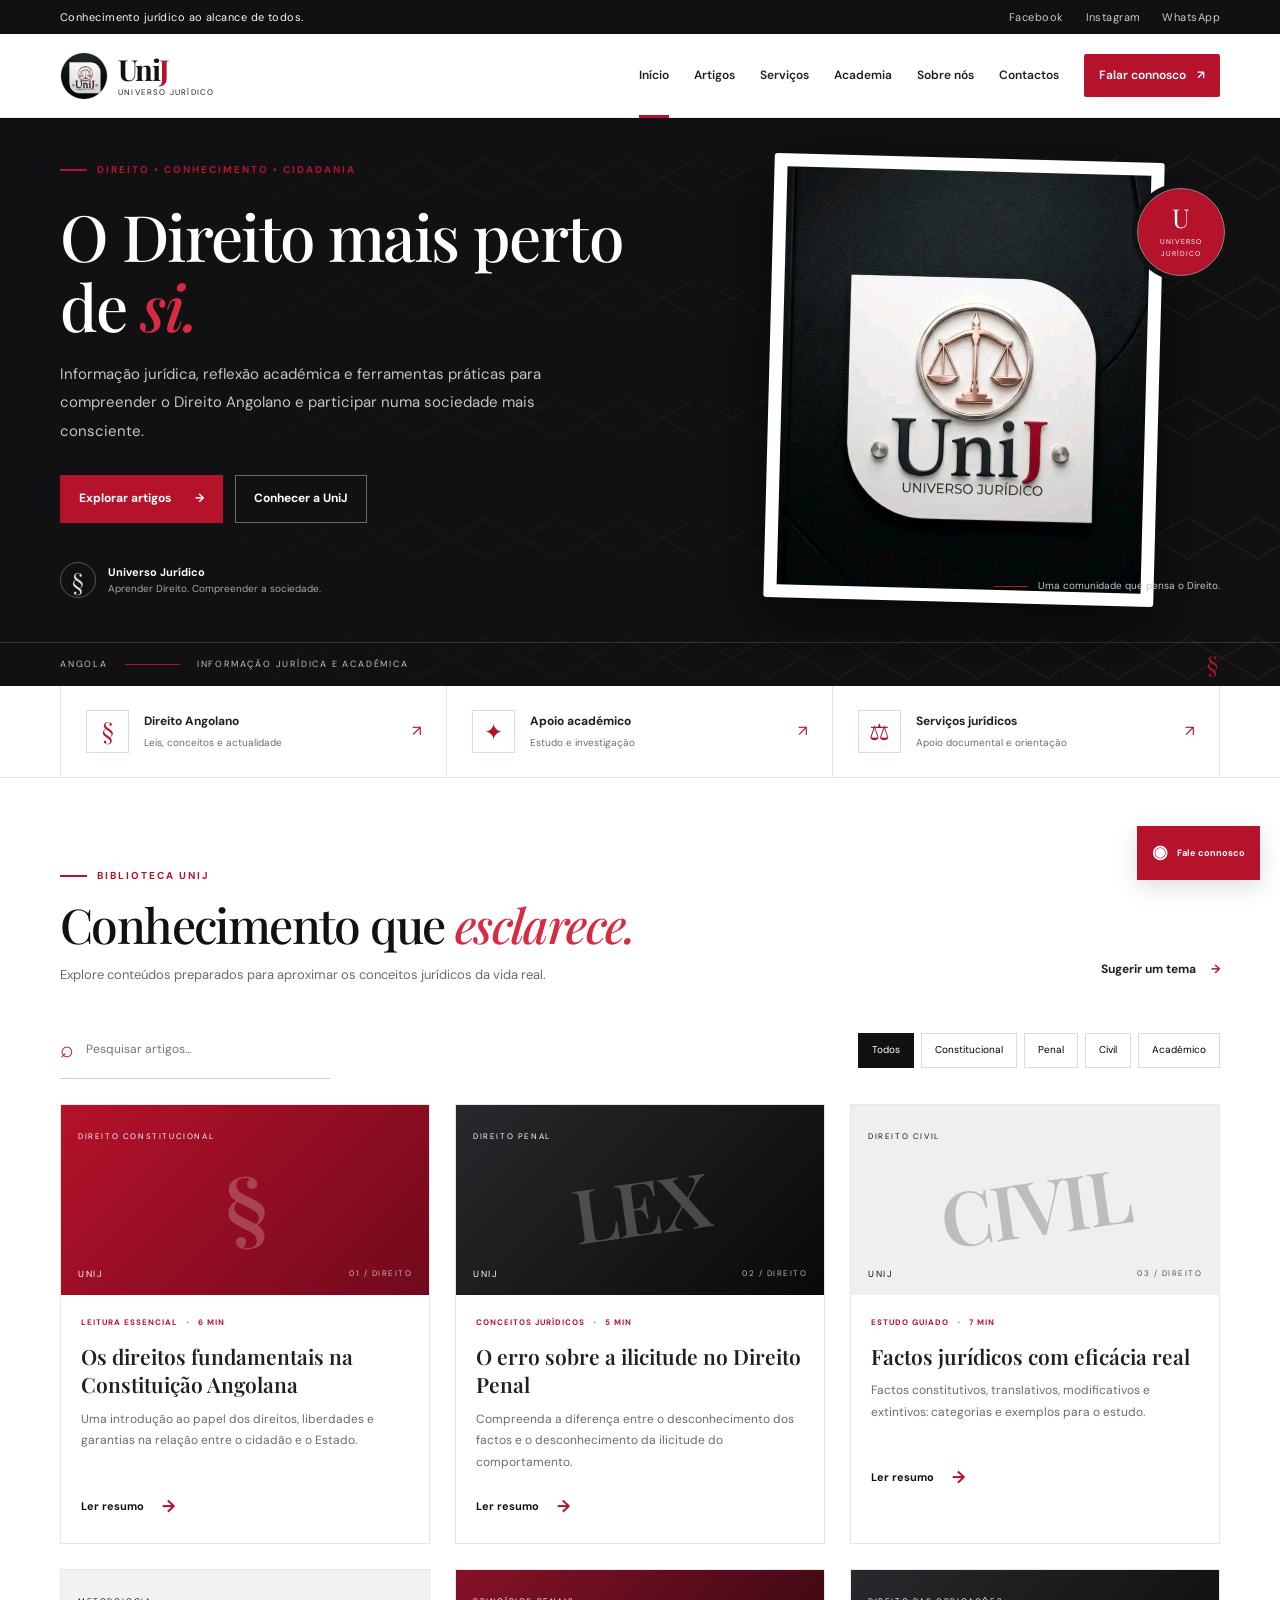
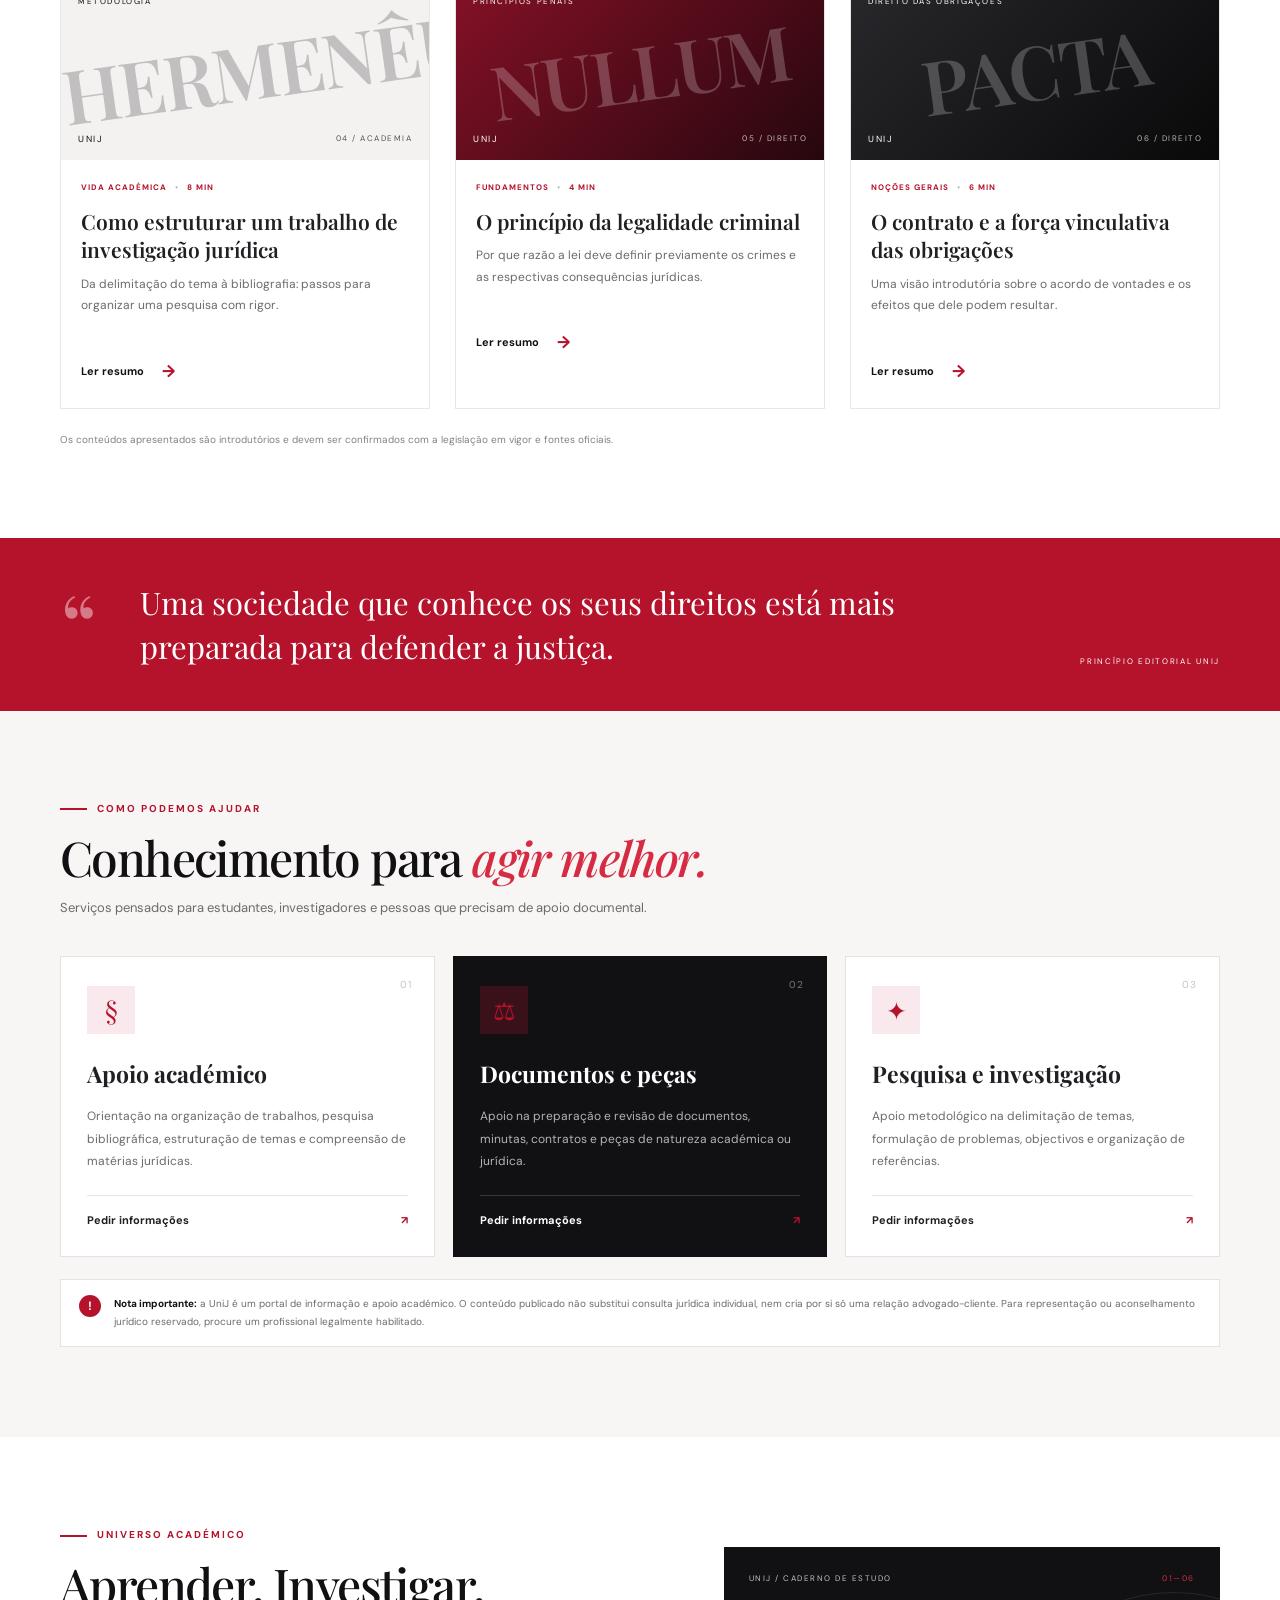
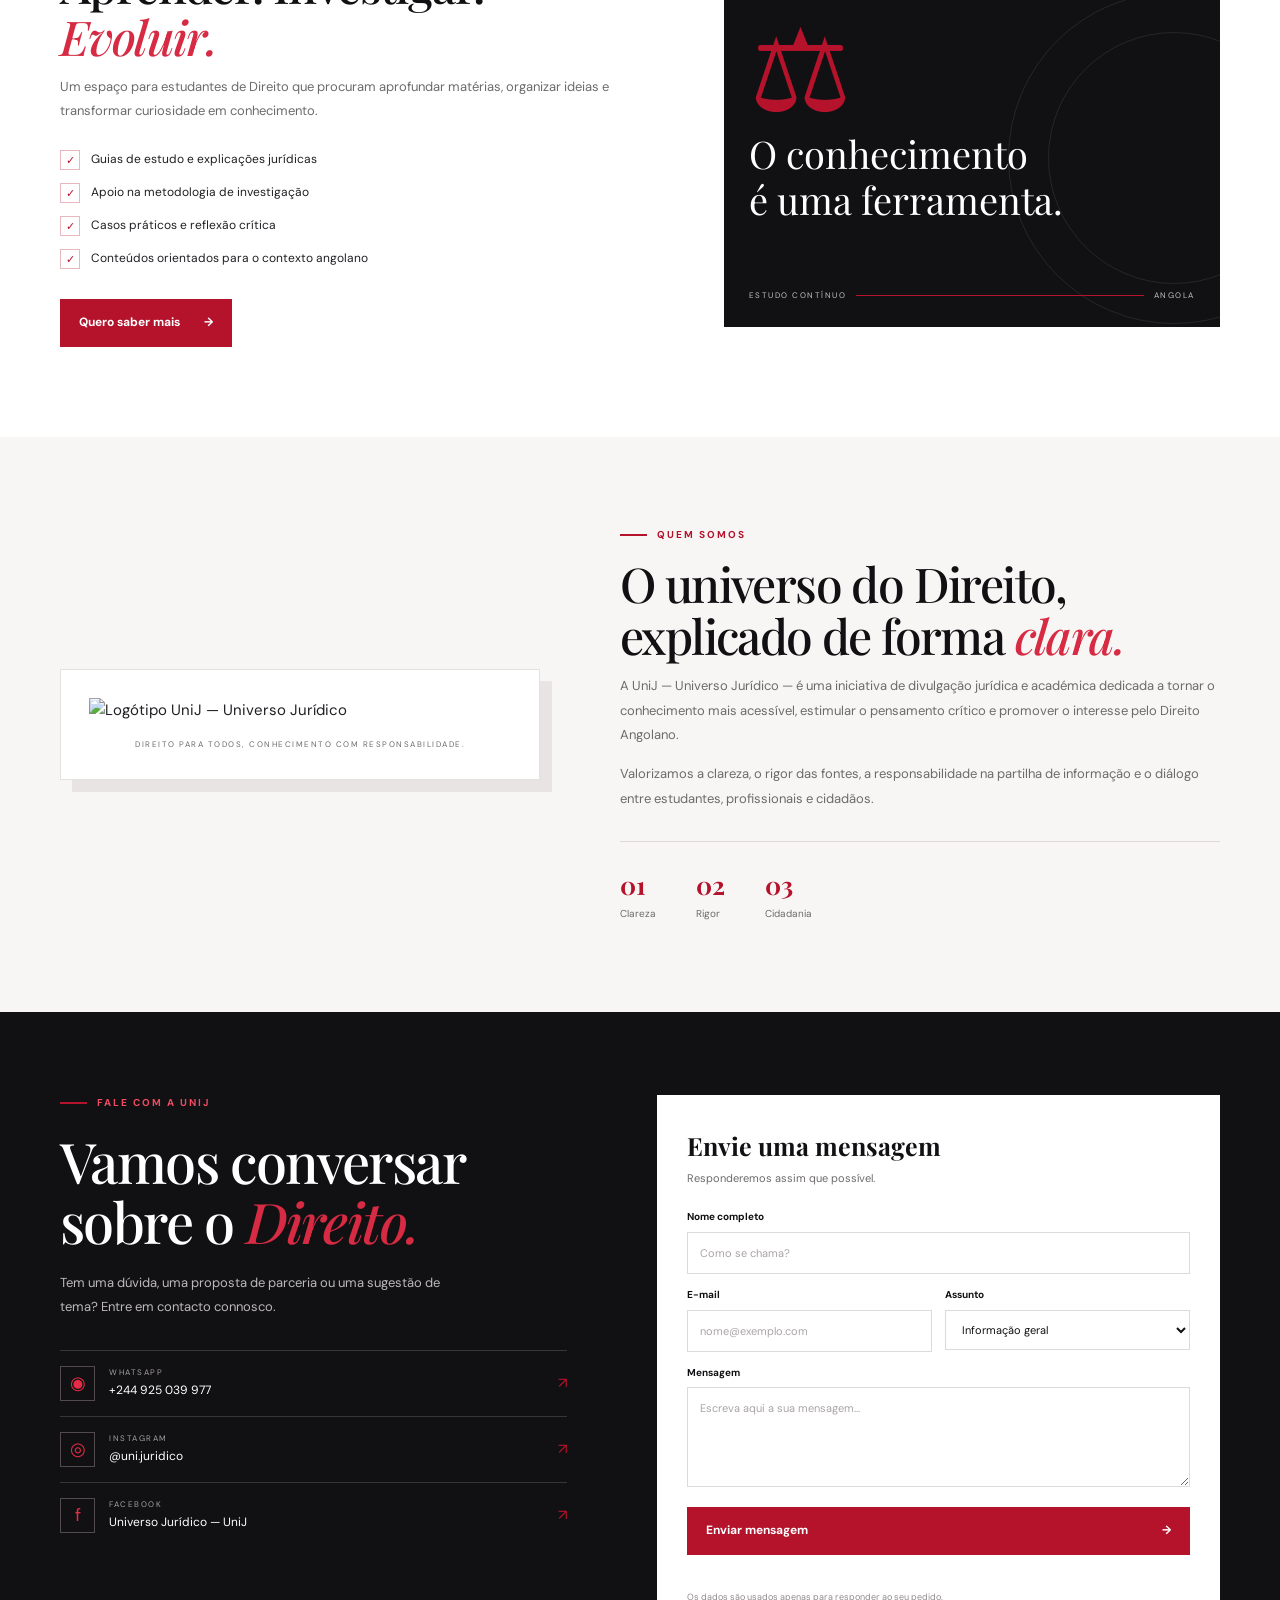
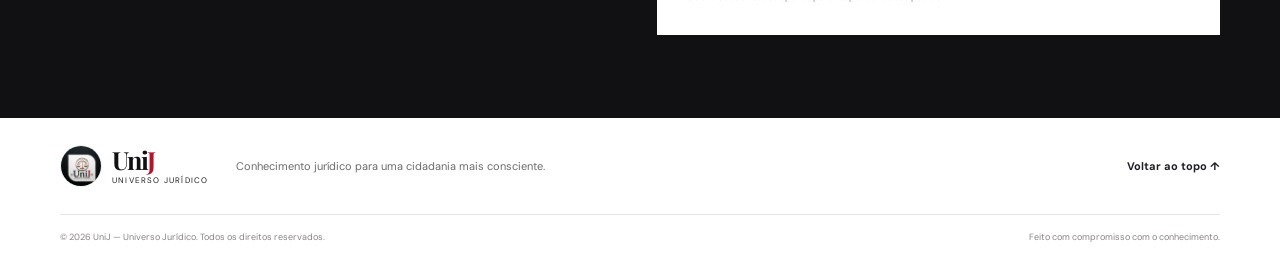
==== commit ccff03e0: "Update watermark text in article cards" ====
--- a/index.html
+++ b/index.html
@@ -102,7 +102,7 @@
             <div class="article-body"><div class="article-meta"><span>ESTUDO GUIADO</span><span>•</span><span>7 MIN</span></div><h3>Factos jurídicos com eficácia real</h3><p>Factos constitutivos, translativos, modificativos e extintivos: categorias e exemplos para o estudo.</p><button class="read-more" data-article="factos">Ler resumo <span>→</span></button></div>
           </article>
           <article class="article-card" data-category="academia" data-search="metodologia investigação jurídica trabalho científico fontes bibliografia">
-            <div class="article-art art-white art-academic"><span class="art-label">METODOLOGIA</span><div class="art-watermark">研究</div><div class="art-bottom">UNIJ <span>04 / ACADEMIA</span></div></div>
+            <div class="article-art art-white art-academic"><span class="art-label">METODOLOGIA</span><div class="art-watermark">HERMENÊUTICA</div><div class="art-bottom">UNIJ <span>04 / ACADEMIA</span></div></div>
             <div class="article-body"><div class="article-meta"><span>VIDA ACADÉMICA</span><span>•</span><span>8 MIN</span></div><h3>Como estruturar um trabalho de investigação jurídica</h3><p>Da delimitação do tema à bibliografia: passos para organizar uma pesquisa com rigor.</p><button class="read-more" data-article="investigacao">Ler resumo <span>→</span></button></div>
           </article>
           <article class="article-card" data-category="penal" data-search="código penal angolano responsabilidade criminal princípio legalidade">
@@ -144,7 +144,7 @@
 
     <section class="section about-section" id="sobre">
       <div class="container about-grid">
-        <div class="about-logo"><img src="/assets/unij-logo.jpg" alt="Logótipo UniJ — Universo Jurídico"><div class="about-logo-caption">DIREITO PARA TODOS, CONHECIMENTO COM RESPONSABILIDADE.</div></div>
+        <div class="about-logo"><img src=./unij-logo.jpg" alt="Logótipo UniJ — Universo Jurídico"><div class="about-logo-caption">DIREITO PARA TODOS, CONHECIMENTO COM RESPONSABILIDADE.</div></div>
         <div class="about-copy"><div class="eyebrow"><span class="eyebrow-line"></span> QUEM SOMOS</div><h2>O universo do Direito, explicado de forma <em>clara.</em></h2><p>A UniJ — Universo Jurídico — é uma iniciativa de divulgação jurídica e académica dedicada a tornar o conhecimento mais acessível, estimular o pensamento crítico e promover o interesse pelo Direito Angolano.</p><p>Valorizamos a clareza, o rigor das fontes, a responsabilidade na partilha de informação e o diálogo entre estudantes, profissionais e cidadãos.</p><div class="values-row"><div><strong>01</strong><span>Clareza</span></div><div><strong>02</strong><span>Rigor</span></div><div><strong>03</strong><span>Cidadania</span></div></div></div>
       </div>
     </section>
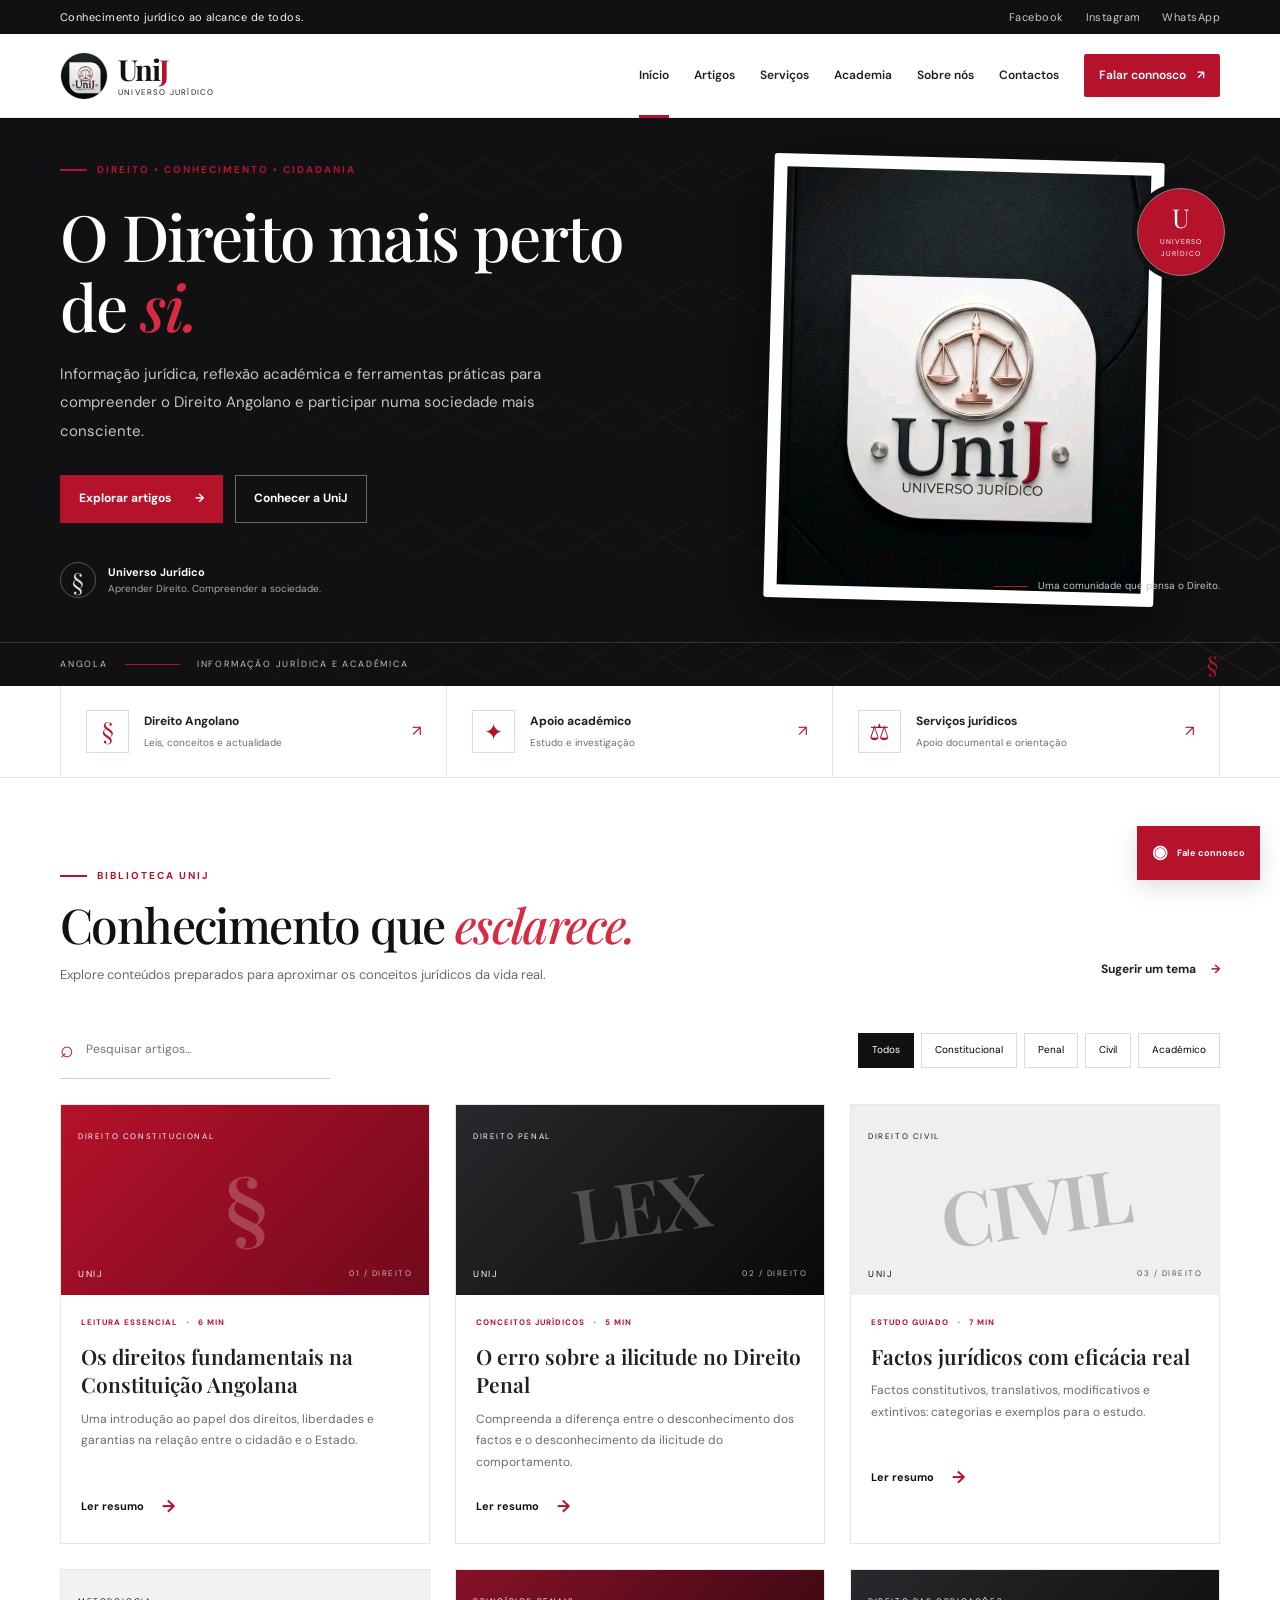
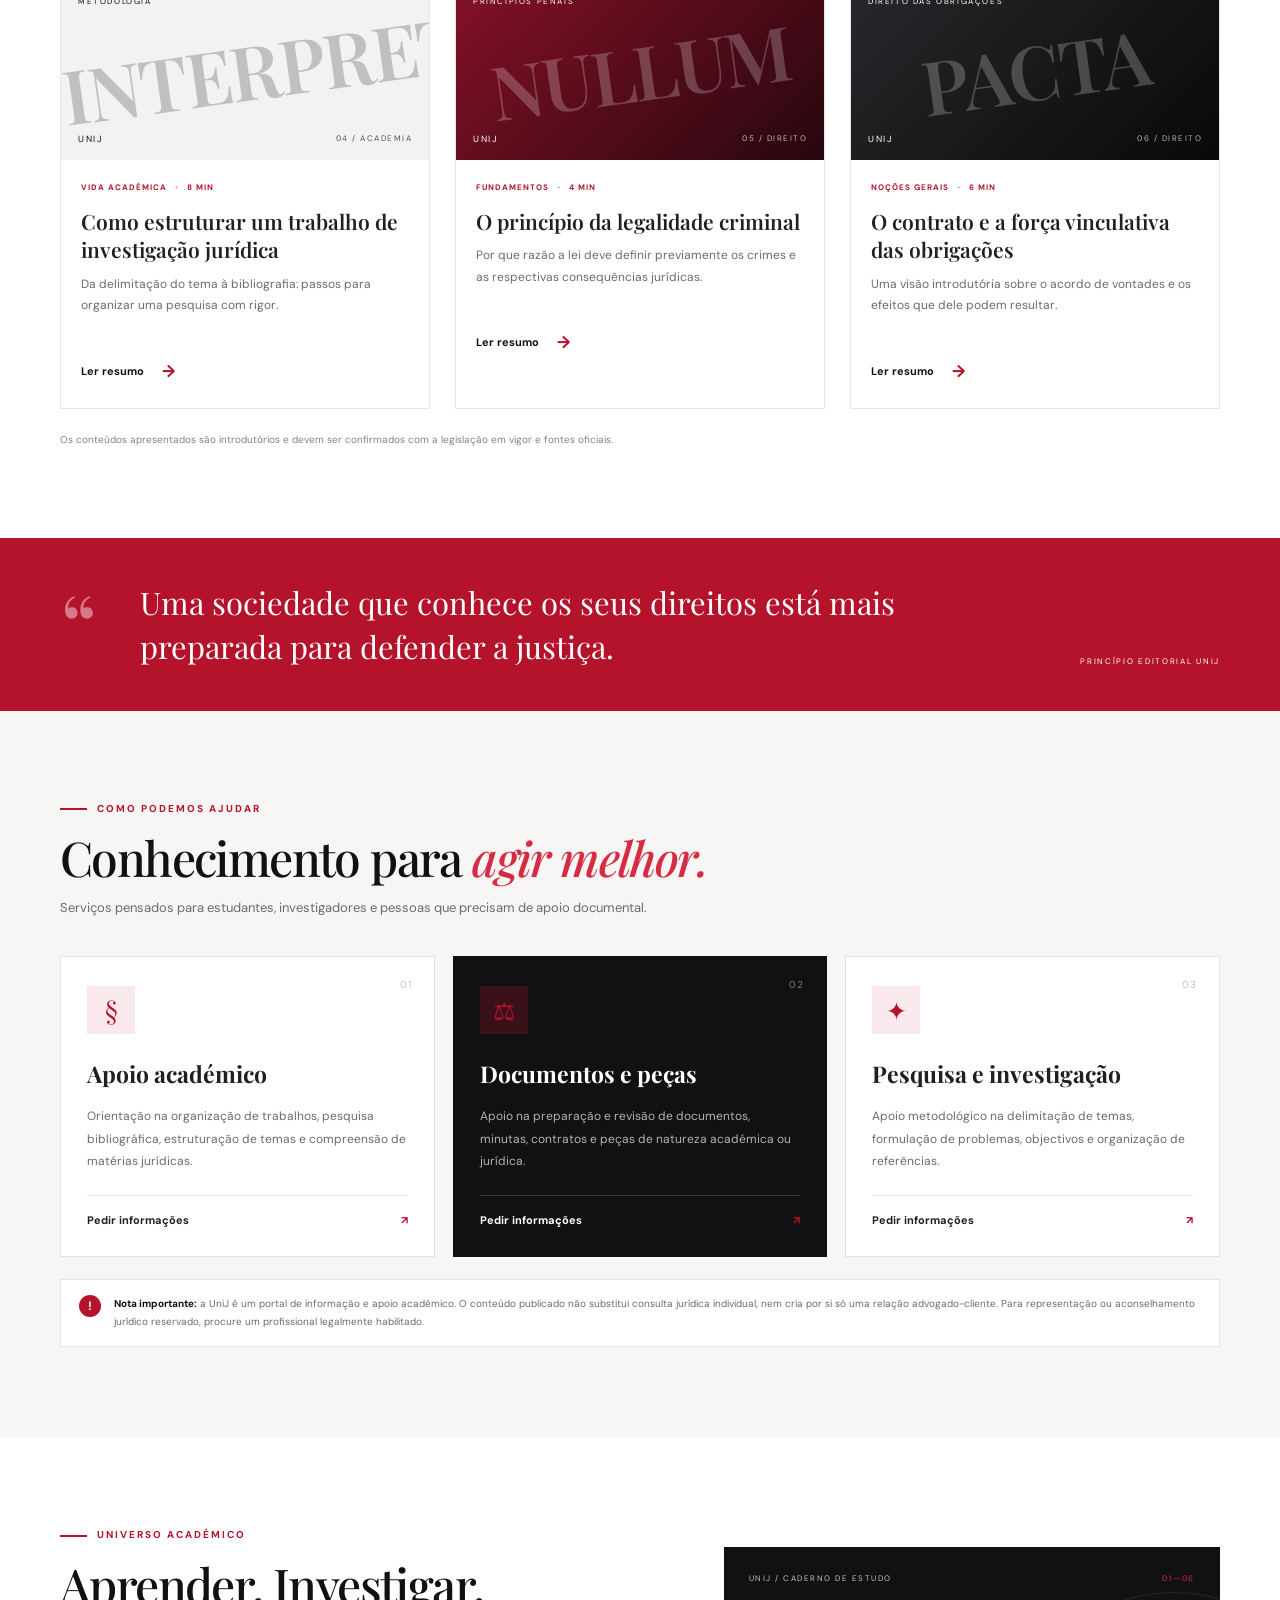
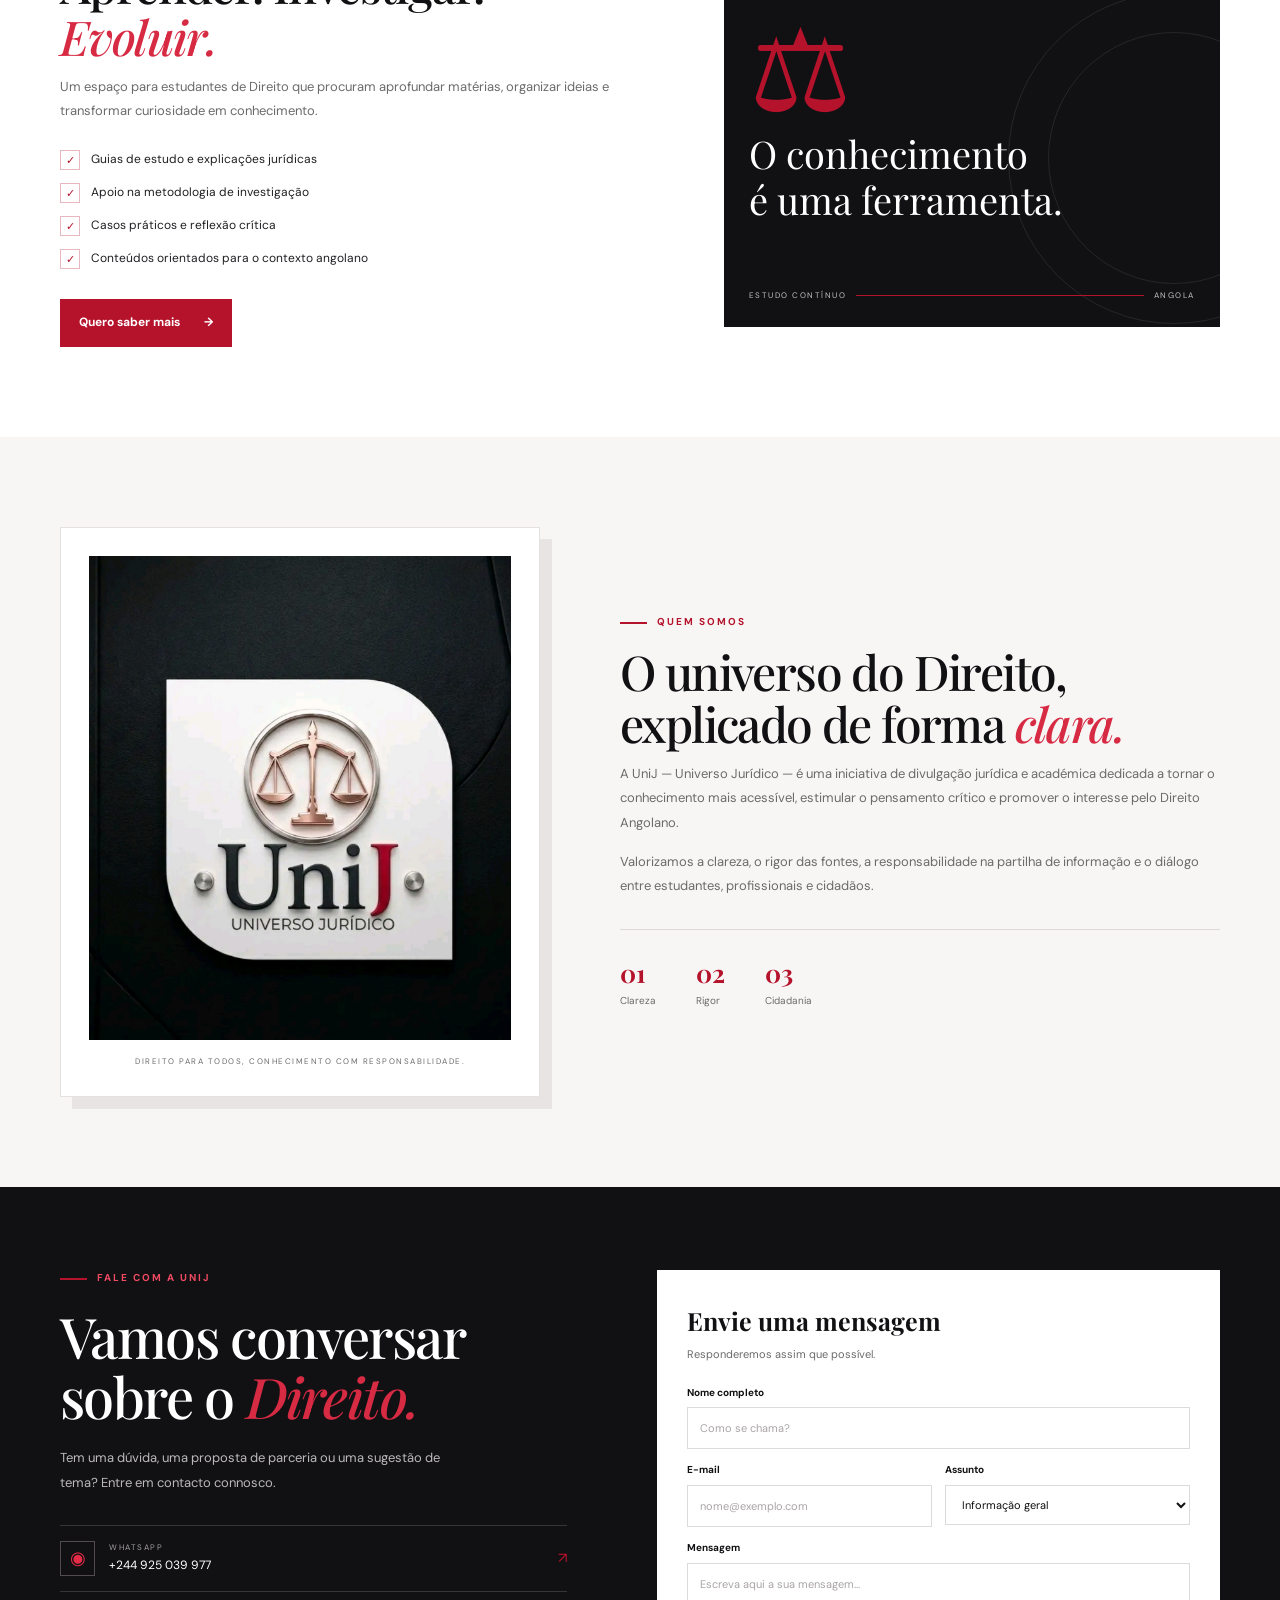
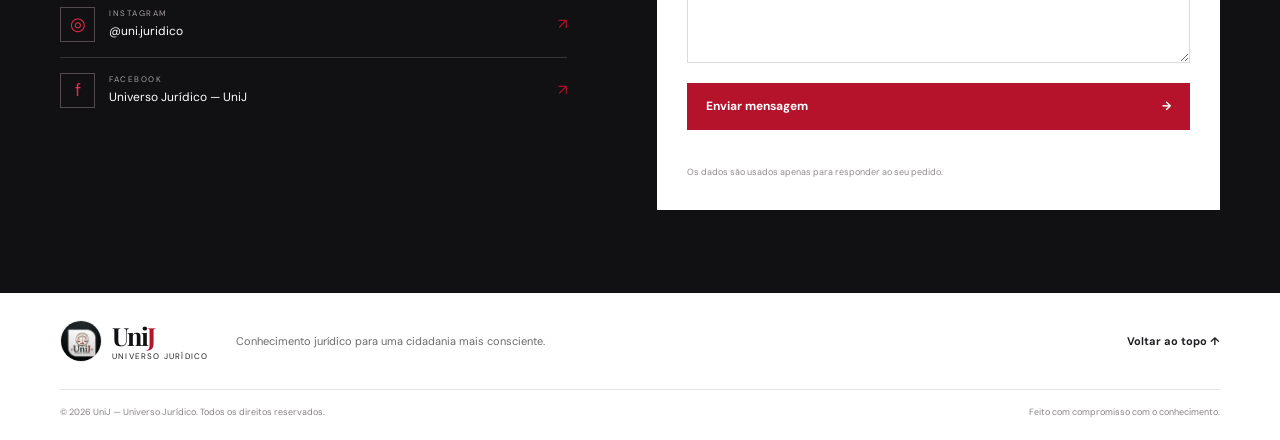
==== commit e29c0eab: "Update watermark text in article cards" ====
--- a/index.html
+++ b/index.html
@@ -102,7 +102,7 @@
             <div class="article-body"><div class="article-meta"><span>ESTUDO GUIADO</span><span>•</span><span>7 MIN</span></div><h3>Factos jurídicos com eficácia real</h3><p>Factos constitutivos, translativos, modificativos e extintivos: categorias e exemplos para o estudo.</p><button class="read-more" data-article="factos">Ler resumo <span>→</span></button></div>
           </article>
           <article class="article-card" data-category="academia" data-search="metodologia investigação jurídica trabalho científico fontes bibliografia">
-            <div class="article-art art-white art-academic"><span class="art-label">METODOLOGIA</span><div class="art-watermark">HERMENÊUTICA</div><div class="art-bottom">UNIJ <span>04 / ACADEMIA</span></div></div>
+            <div class="article-art art-white art-academic"><span class="art-label">METODOLOGIA</span><div class="art-watermark">INTERPRETATIO</div><div class="art-bottom">UNIJ <span>04 / ACADEMIA</span></div></div>
             <div class="article-body"><div class="article-meta"><span>VIDA ACADÉMICA</span><span>•</span><span>8 MIN</span></div><h3>Como estruturar um trabalho de investigação jurídica</h3><p>Da delimitação do tema à bibliografia: passos para organizar uma pesquisa com rigor.</p><button class="read-more" data-article="investigacao">Ler resumo <span>→</span></button></div>
           </article>
           <article class="article-card" data-category="penal" data-search="código penal angolano responsabilidade criminal princípio legalidade">
@@ -144,7 +144,7 @@
 
     <section class="section about-section" id="sobre">
       <div class="container about-grid">
-        <div class="about-logo"><img src=./unij-logo.jpg" alt="Logótipo UniJ — Universo Jurídico"><div class="about-logo-caption">DIREITO PARA TODOS, CONHECIMENTO COM RESPONSABILIDADE.</div></div>
+        <div class="about-logo"><img src="./unij-logo.jpg" alt="Logótipo UniJ — Universo Jurídico"><div class="about-logo-caption">DIREITO PARA TODOS, CONHECIMENTO COM RESPONSABILIDADE.</div></div>
         <div class="about-copy"><div class="eyebrow"><span class="eyebrow-line"></span> QUEM SOMOS</div><h2>O universo do Direito, explicado de forma <em>clara.</em></h2><p>A UniJ — Universo Jurídico — é uma iniciativa de divulgação jurídica e académica dedicada a tornar o conhecimento mais acessível, estimular o pensamento crítico e promover o interesse pelo Direito Angolano.</p><p>Valorizamos a clareza, o rigor das fontes, a responsabilidade na partilha de informação e o diálogo entre estudantes, profissionais e cidadãos.</p><div class="values-row"><div><strong>01</strong><span>Clareza</span></div><div><strong>02</strong><span>Rigor</span></div><div><strong>03</strong><span>Cidadania</span></div></div></div>
       </div>
     </section>
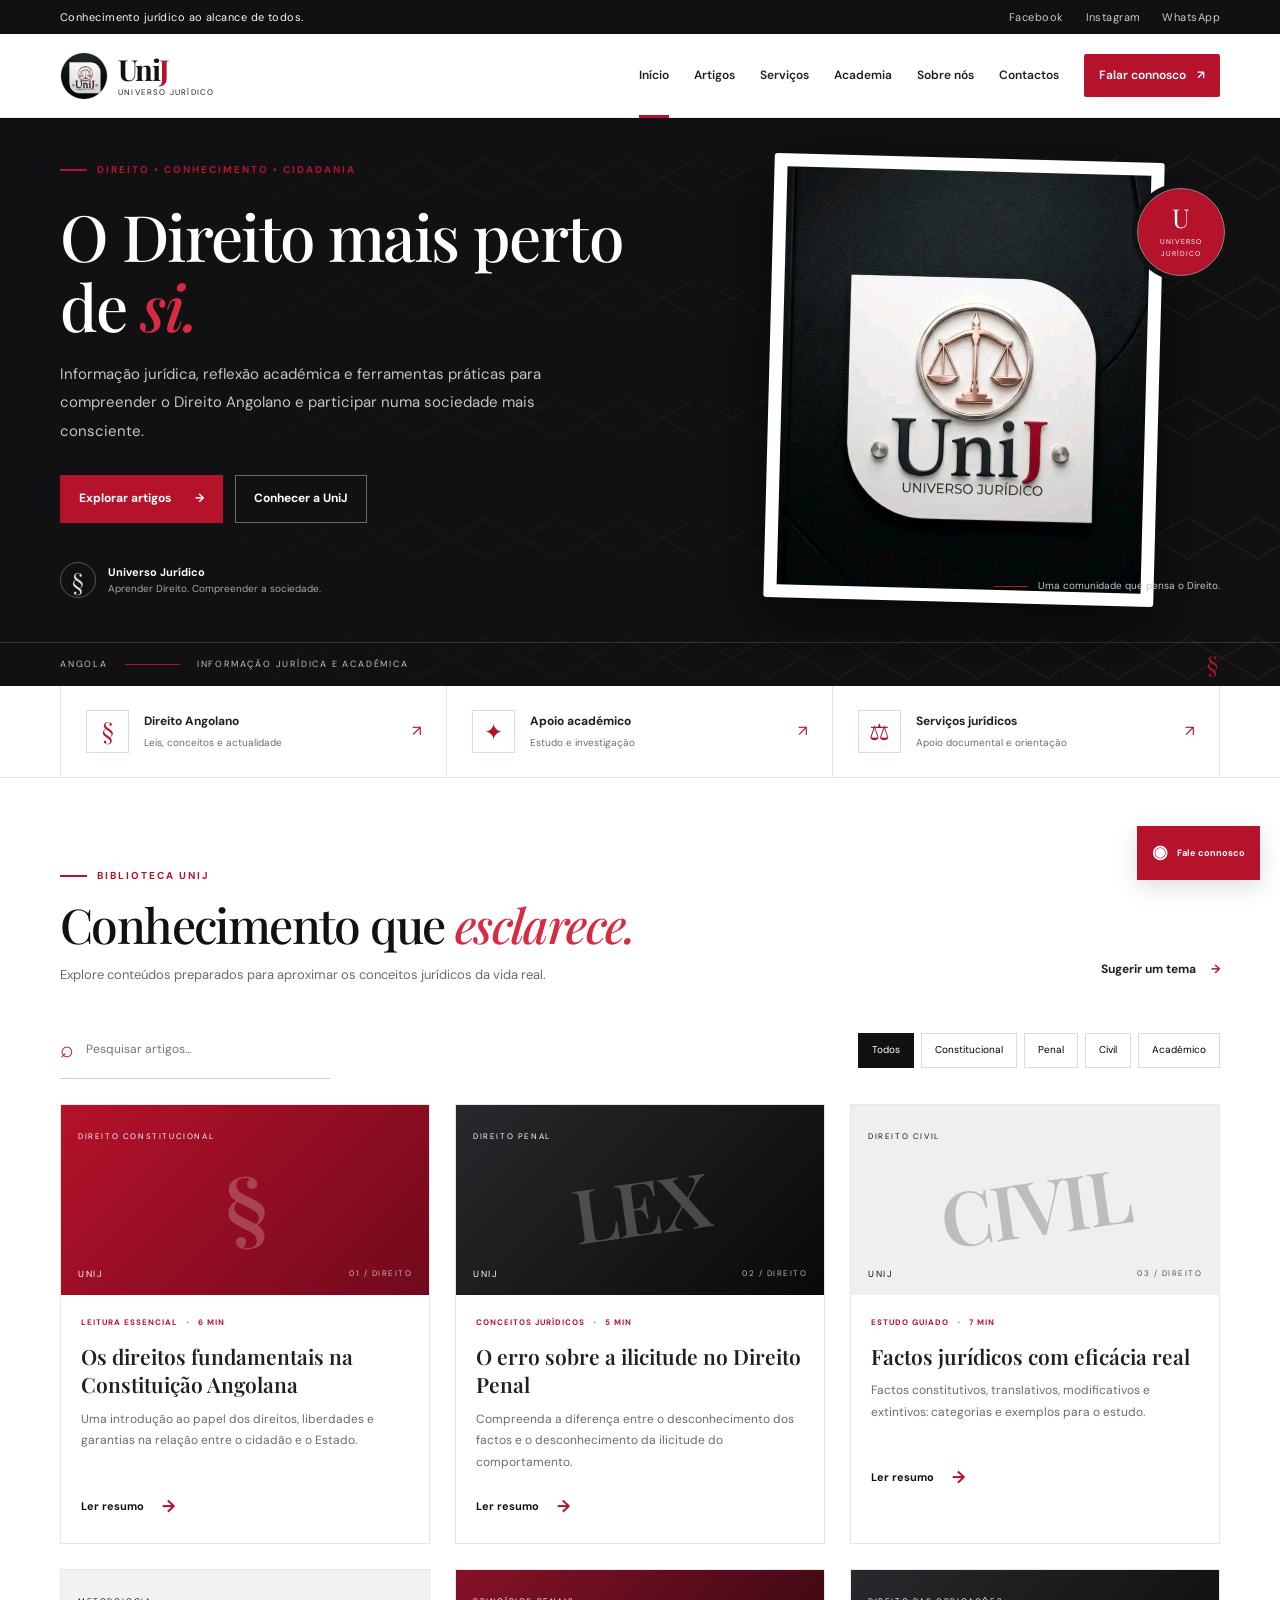
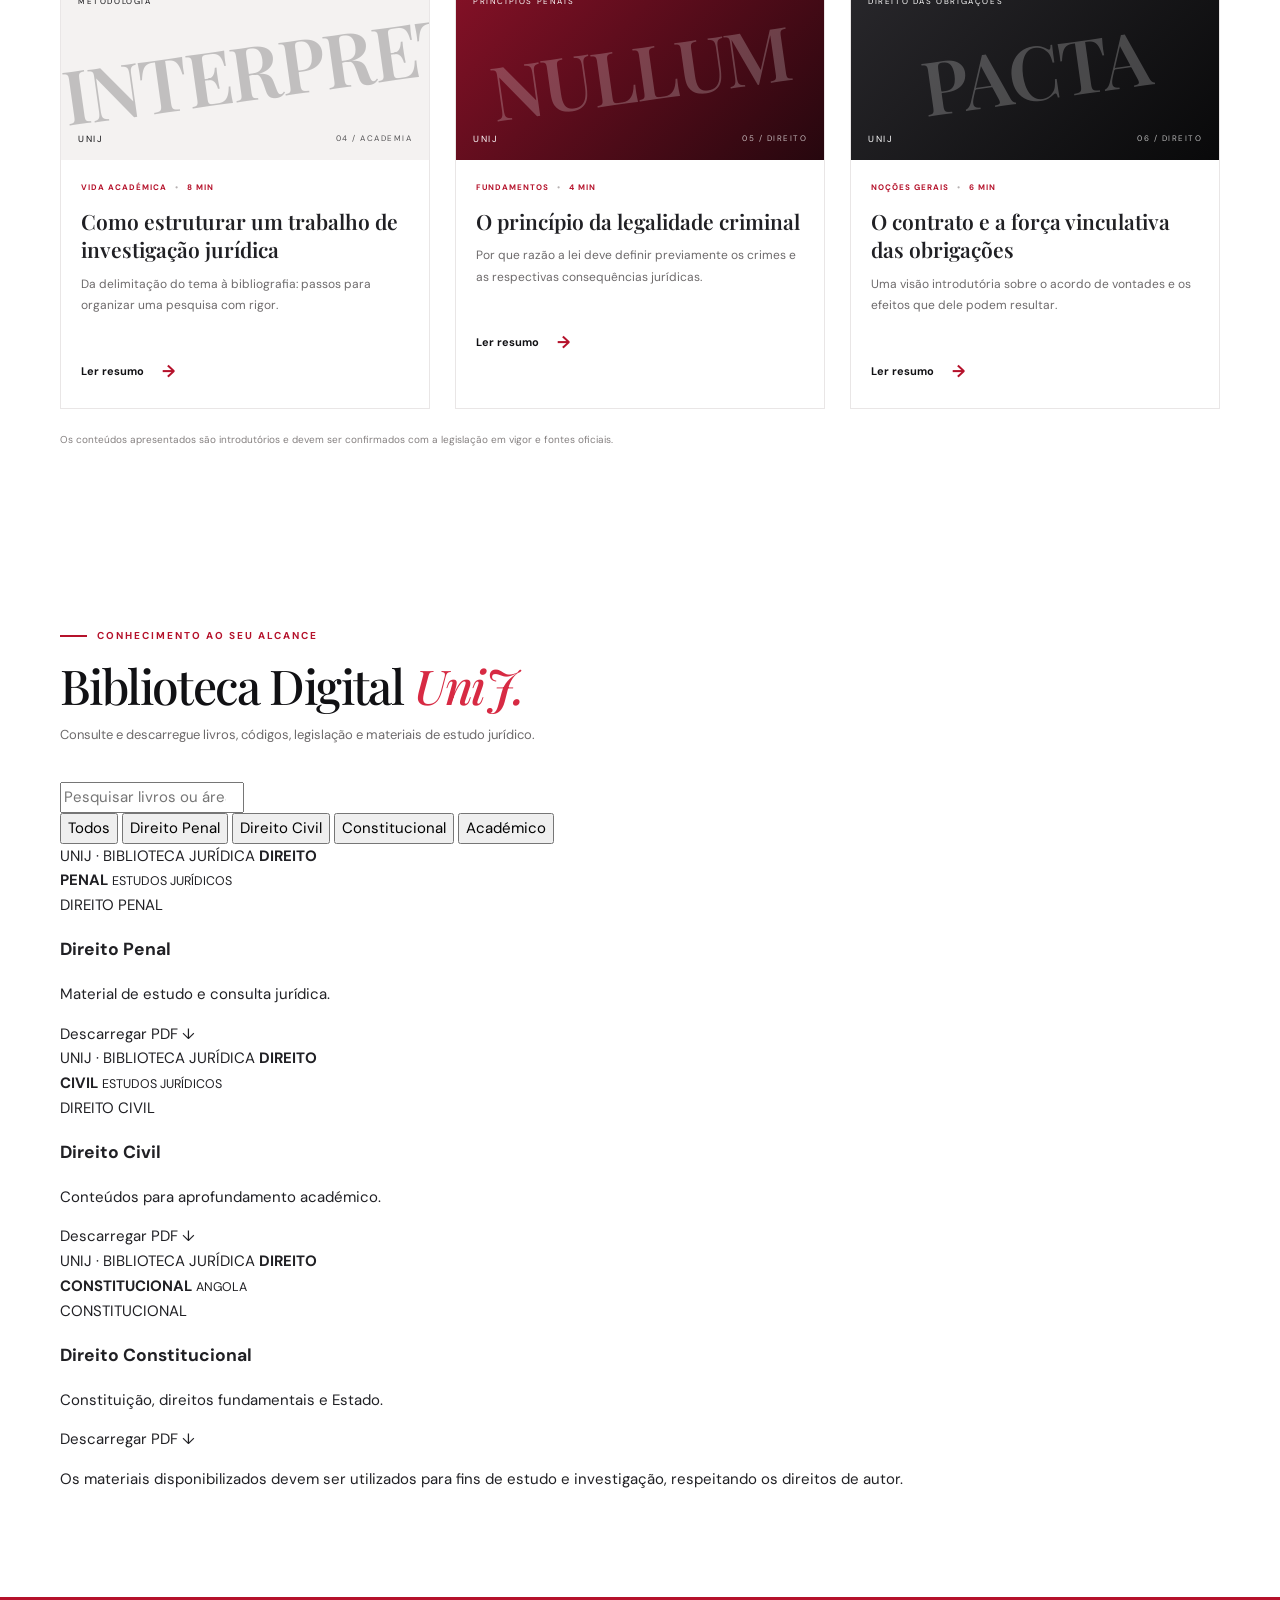
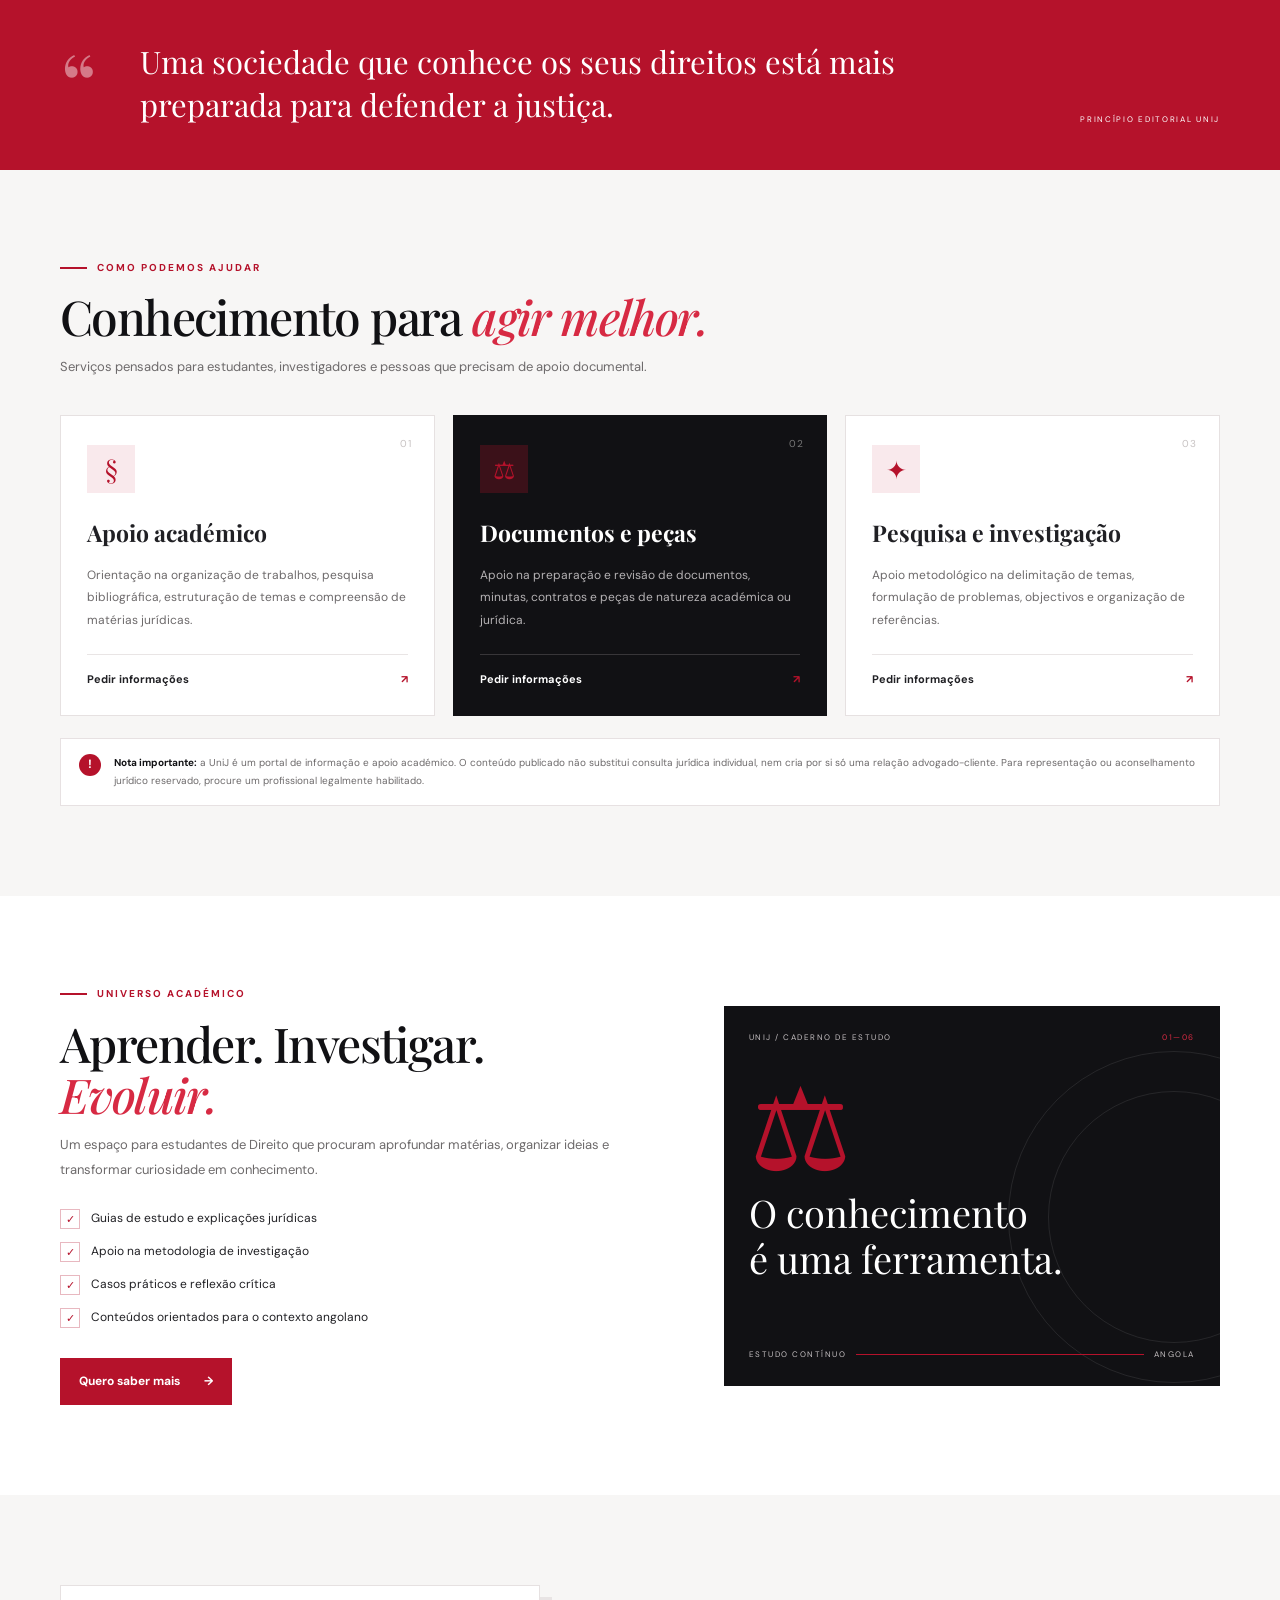
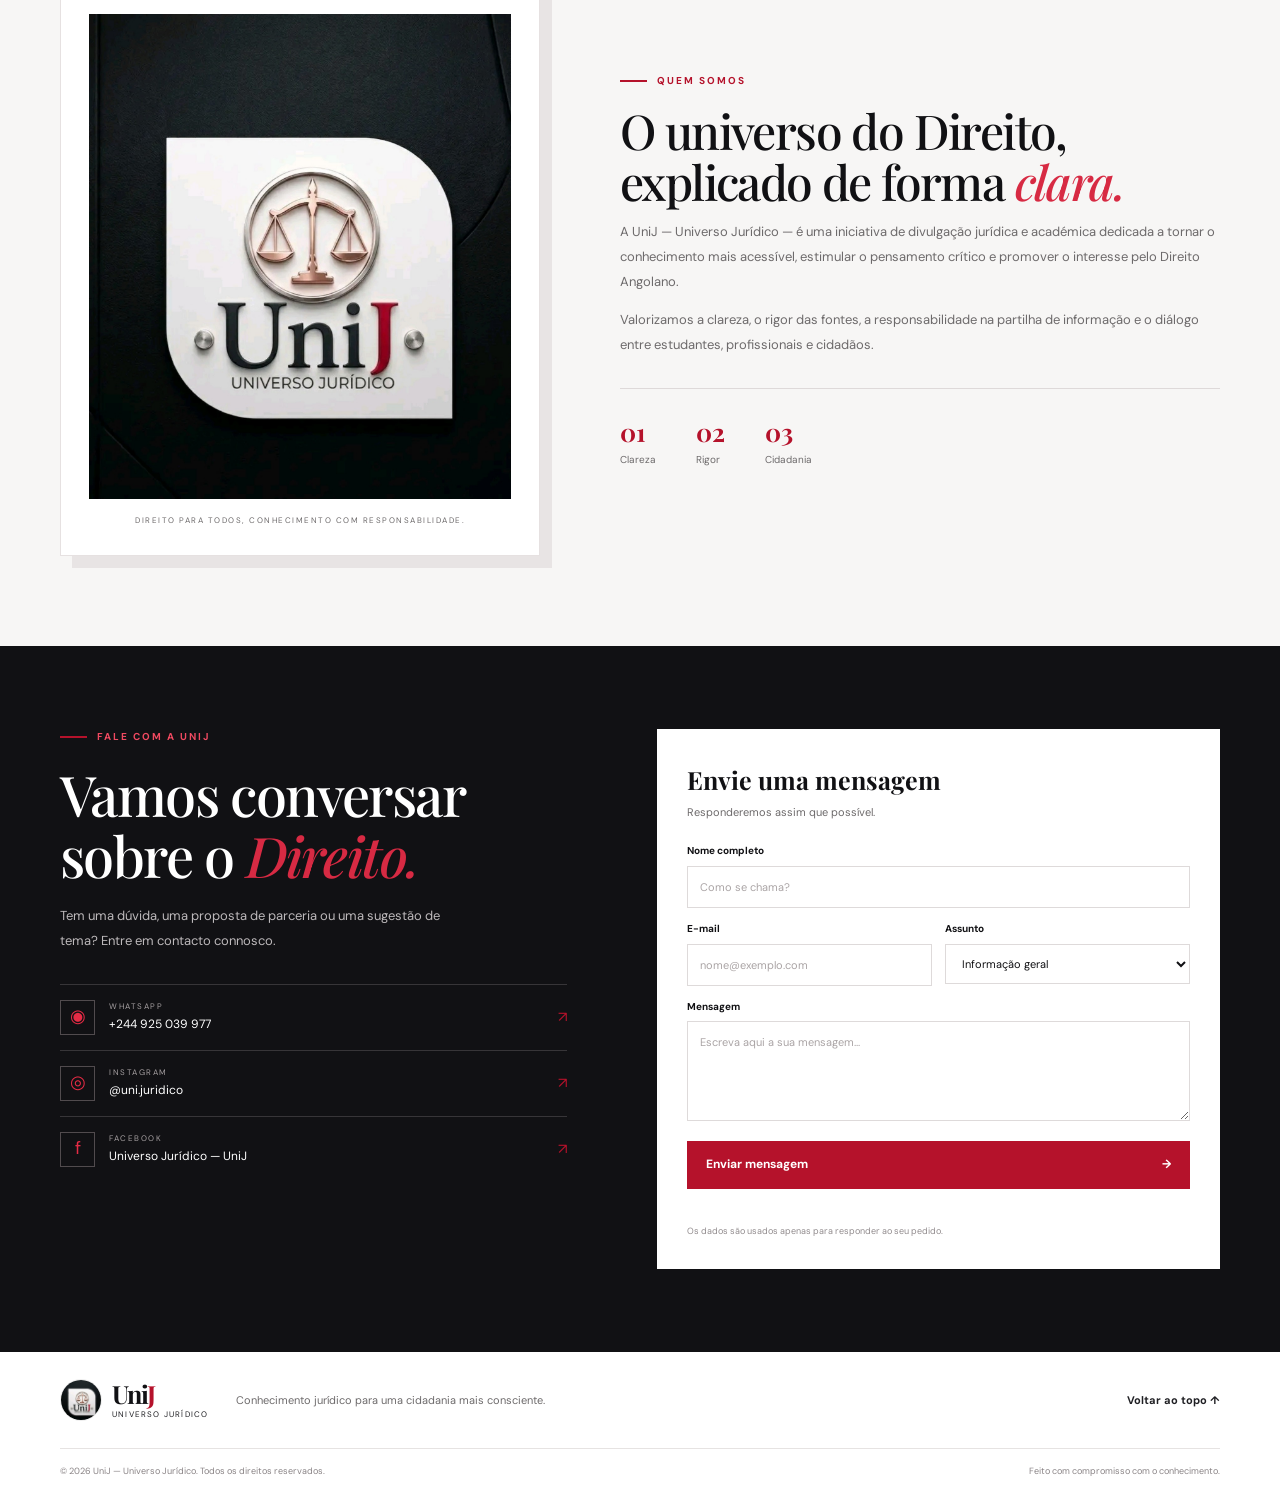
==== commit 425ac778: "Add digital library section with book listings" ====
--- a/index.html
+++ b/index.html
@@ -118,7 +118,144 @@
         <p class="content-note">Os conteúdos apresentados são introdutórios e devem ser confirmados com a legislação em vigor e fontes oficiais.</p>
       </div>
     </section>
-
+<!-- BIBLIOTECA DIGITAL UNIJ -->
+<section class="section library-section" id="biblioteca">
+  <div class="container">
+
+    <div class="section-heading">
+      <div>
+        <div class="eyebrow">
+          <span class="eyebrow-line"></span>
+          CONHECIMENTO AO SEU ALCANCE
+        </div>
+
+        <h2>Biblioteca Digital <em>UniJ.</em></h2>
+
+        <p>
+          Consulte e descarregue livros, códigos, legislação
+          e materiais de estudo jurídico.
+        </p>
+      </div>
+    </div>
+
+    <!-- PESQUISA DE LIVROS -->
+    <div class="library-search">
+      <input
+        type="search"
+        id="bookSearch"
+        placeholder="Pesquisar livros ou áreas do Direito..."
+        aria-label="Pesquisar livros"
+      >
+    </div>
+
+    <!-- CATEGORIAS -->
+    <div class="library-filters">
+      <button type="button" class="library-filter active"
+              data-category="todos">Todos</button>
+
+      <button type="button" class="library-filter"
+              data-category="penal">Direito Penal</button>
+
+      <button type="button" class="library-filter"
+              data-category="civil">Direito Civil</button>
+
+      <button type="button" class="library-filter"
+              data-category="constitucional">Constitucional</button>
+
+      <button type="button" class="library-filter"
+              data-category="academico">Académico</button>
+    </div>
+
+    <!-- LIVROS -->
+    <div class="book-grid" id="bookGrid">
+
+      <!-- LIVRO 1 -->
+      <article class="book-card"
+               data-category="penal"
+               data-search="direito penal código penal legislação angolana">
+
+        <div class="book-cover cover-penal">
+          <span>UNIJ · BIBLIOTECA JURÍDICA</span>
+          <strong>DIREITO<br>PENAL</strong>
+          <small>ESTUDOS JURÍDICOS</small>
+        </div>
+
+        <div class="book-info">
+          <span class="book-category">DIREITO PENAL</span>
+          <h3>Direito Penal</h3>
+          <p>Material de estudo e consulta jurídica.</p>
+
+          <a class="book-download"
+             href="./livros/direito-penal.pdf"
+             download>
+            Descarregar PDF <span>↓</span>
+          </a>
+        </div>
+      </article>
+
+      <!-- LIVRO 2 -->
+      <article class="book-card"
+               data-category="civil"
+               data-search="direito civil código civil obrigações contratos">
+
+        <div class="book-cover cover-civil">
+          <span>UNIJ · BIBLIOTECA JURÍDICA</span>
+          <strong>DIREITO<br>CIVIL</strong>
+          <small>ESTUDOS JURÍDICOS</small>
+        </div>
+
+        <div class="book-info">
+          <span class="book-category">DIREITO CIVIL</span>
+          <h3>Direito Civil</h3>
+          <p>Conteúdos para aprofundamento académico.</p>
+
+          <a class="book-download"
+             href="./livros/bancario.pdf"
+             download>
+            Descarregar PDF <span>↓</span>
+          </a>
+        </div>
+      </article>
+
+      <!-- LIVRO 3 -->
+      <article class="book-card"
+               data-category="constitucional"
+               data-search="constituição angola direito constitucional direitos fundamentais">
+
+        <div class="book-cover cover-constitucional">
+          <span>UNIJ · BIBLIOTECA JURÍDICA</span>
+          <strong>DIREITO<br>CONSTITUCIONAL</strong>
+          <small>ANGOLA</small>
+        </div>
+
+        <div class="book-info">
+          <span class="book-category">CONSTITUCIONAL</span>
+          <h3>Direito Constitucional</h3>
+          <p>Constituição, direitos fundamentais e Estado.</p>
+
+          <a class="book-download"
+             href="./livros/Recursos.pdf"
+             download>
+            Descarregar PDF <span>↓</span>
+          </a>
+        </div>
+      </article>
+
+      <!-- MENSAGEM QUANDO NÃO HÁ RESULTADOS -->
+      <p id="bookNoResults" hidden>
+        Não foram encontrados livros com esses termos.
+      </p>
+
+    </div>
+
+    <p class="library-note">
+      Os materiais disponibilizados devem ser utilizados para fins
+      de estudo e investigação, respeitando os direitos de autor.
+    </p>
+
+  </div>
+</section>
+<!-- FIM DA BIBLIOTECA DIGITAL UNIJ -->
     <section class="quote-band">
       <div class="container quote-inner"><span class="quote-mark">“</span><blockquote>Uma sociedade que conhece os seus direitos está mais preparada para defender a justiça.</blockquote><span class="quote-credit">PRINCÍPIO EDITORIAL UNIJ</span></div>
     </section>
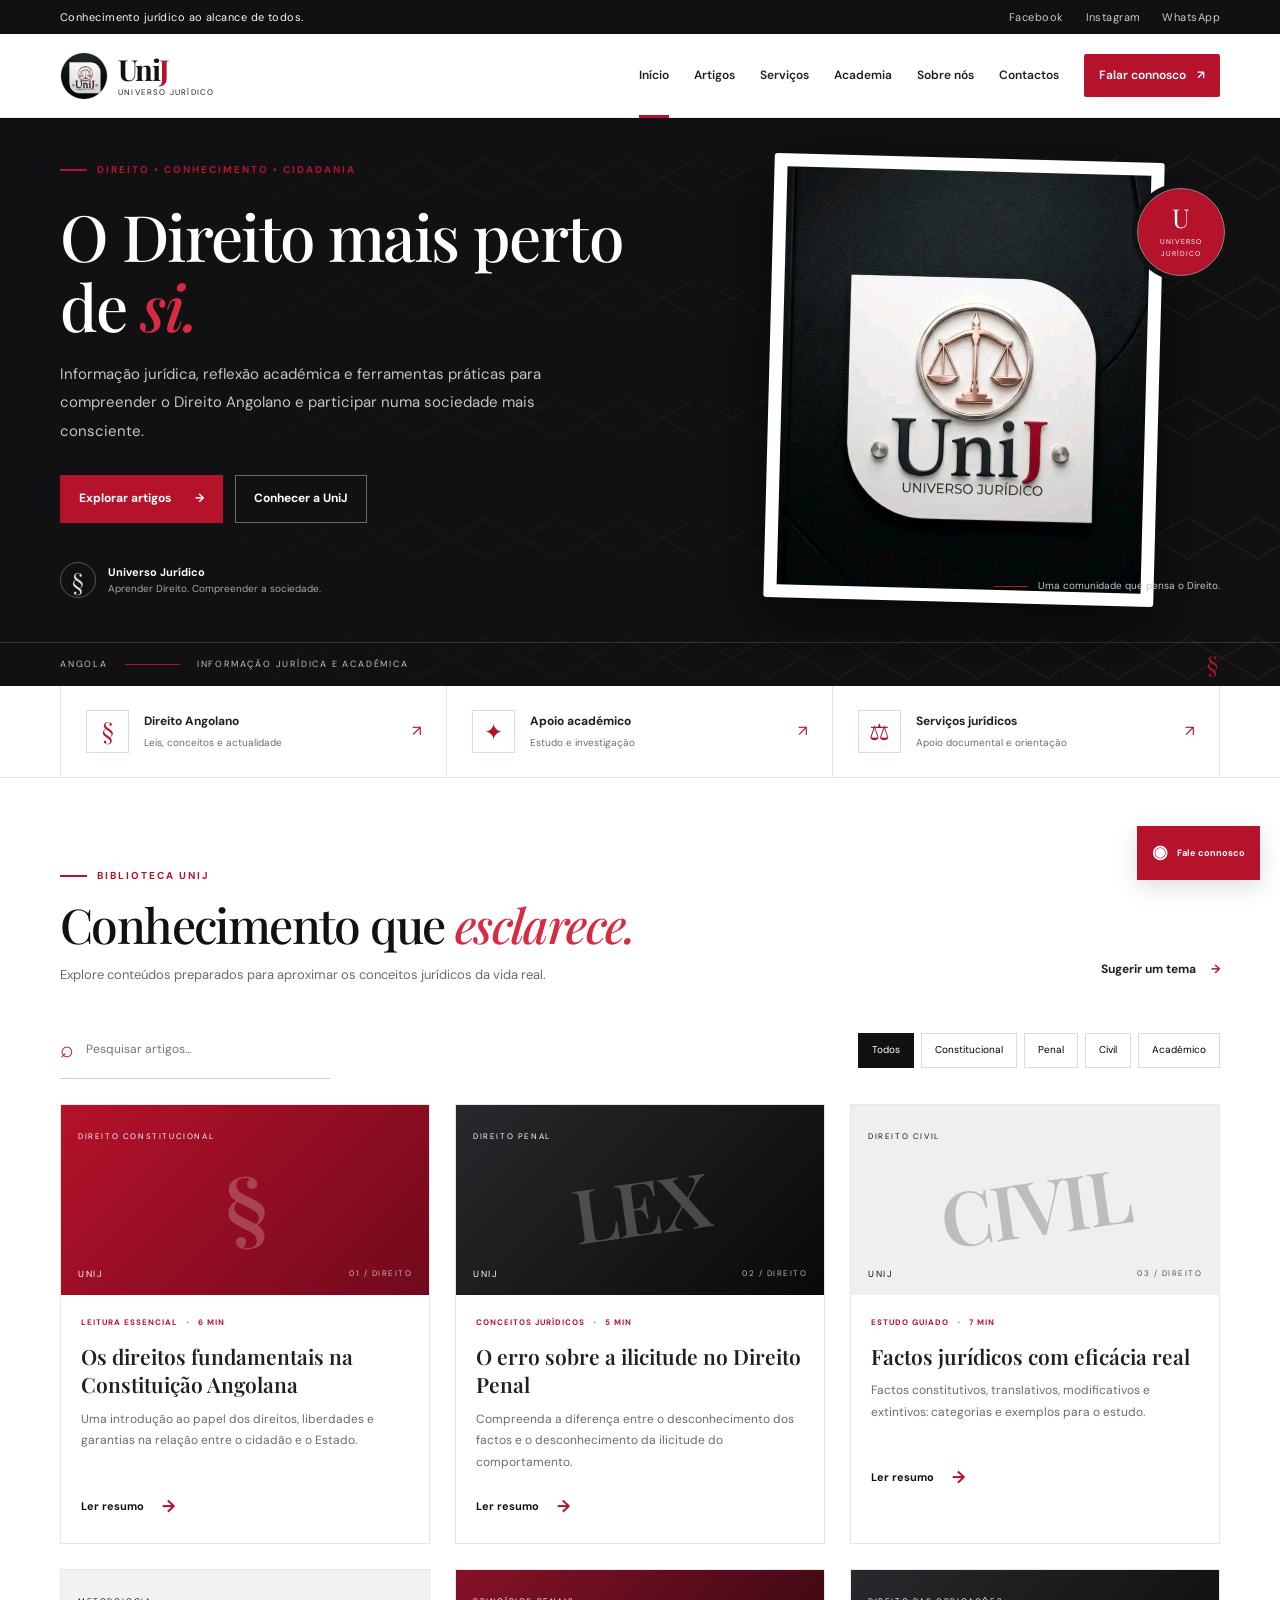
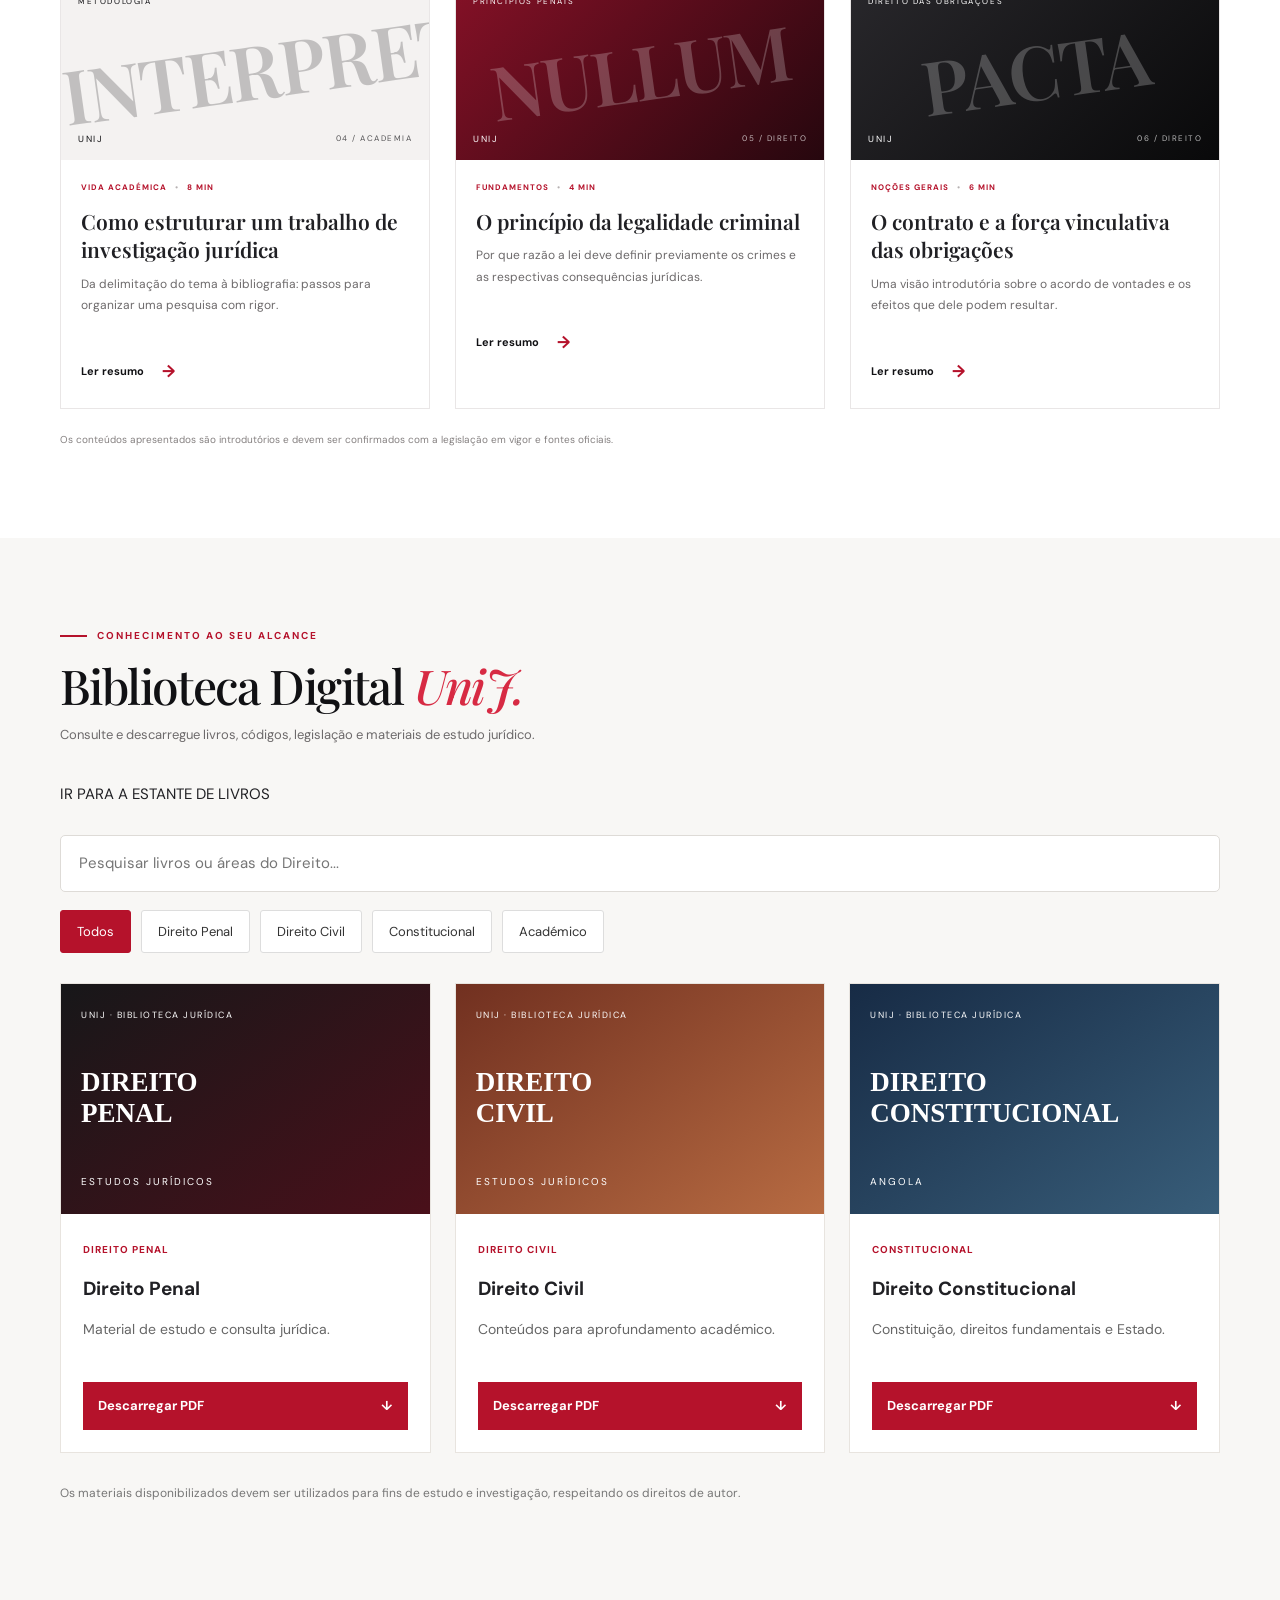
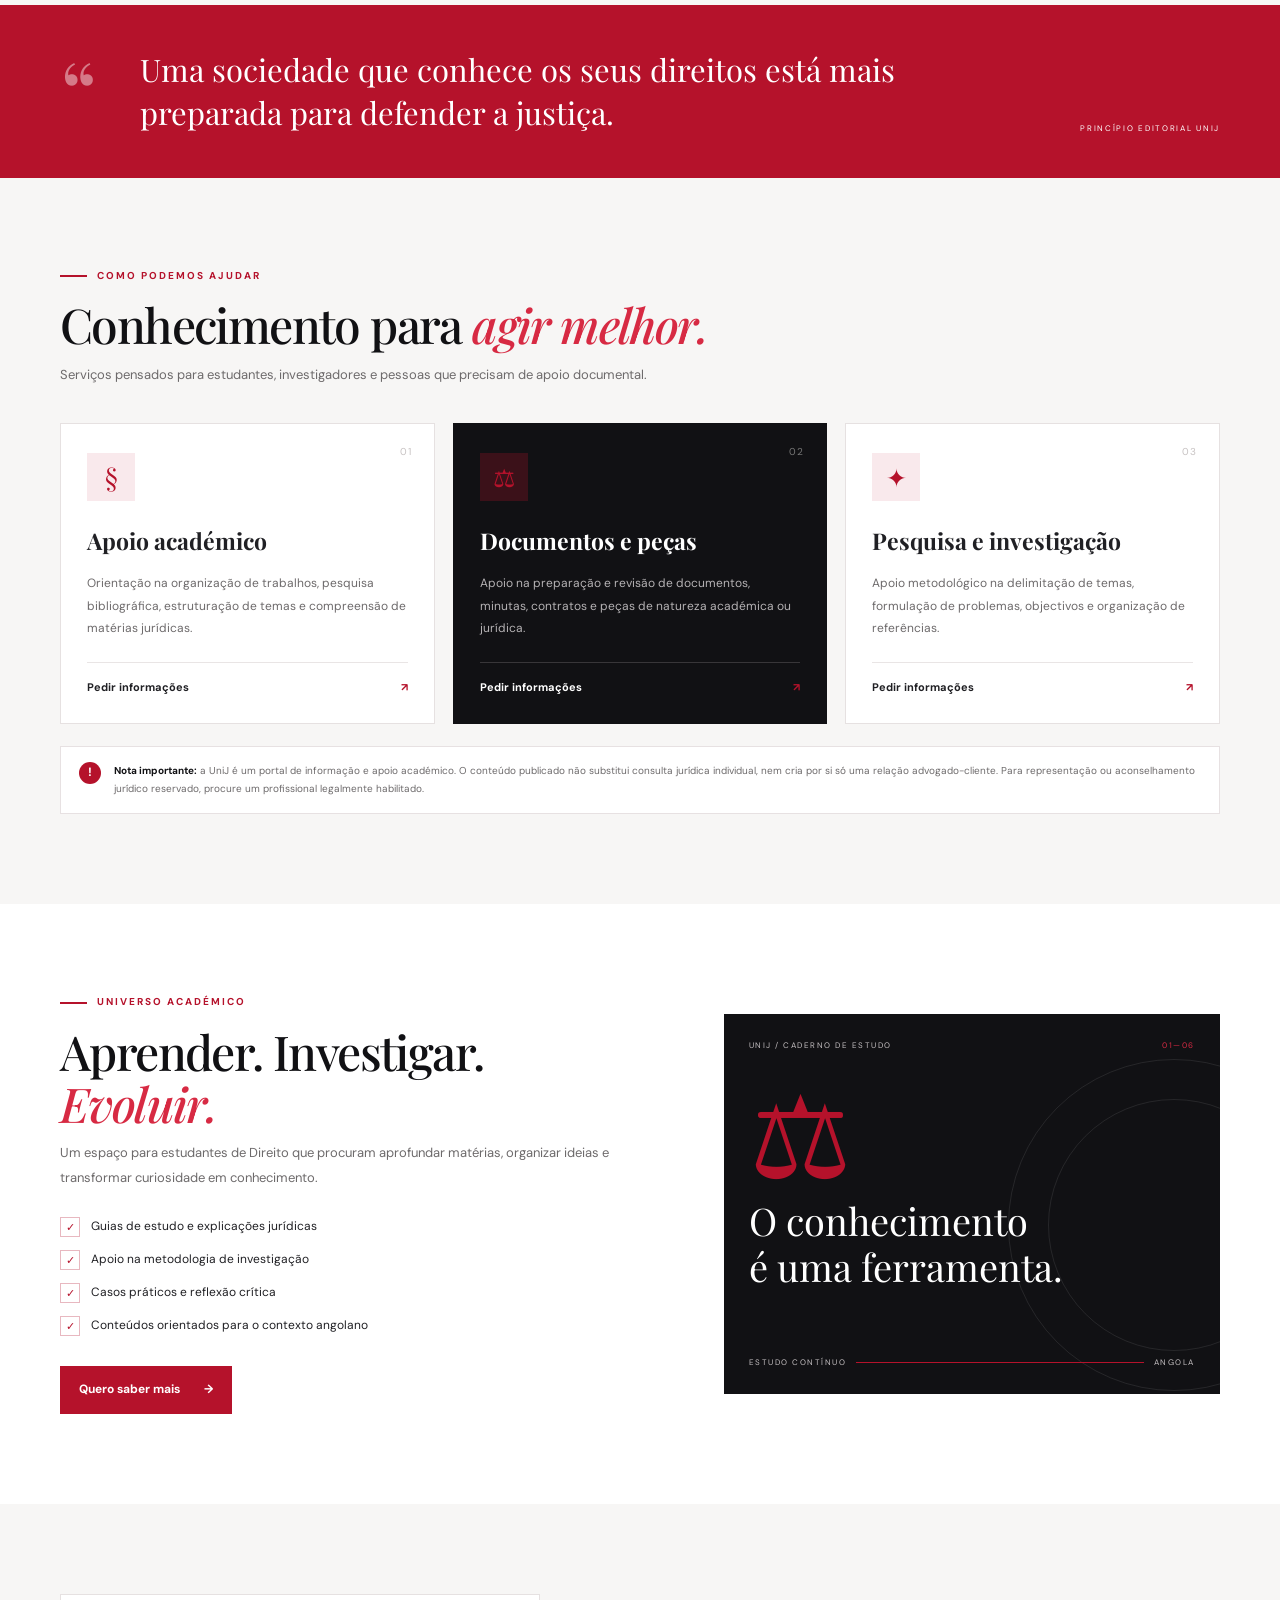
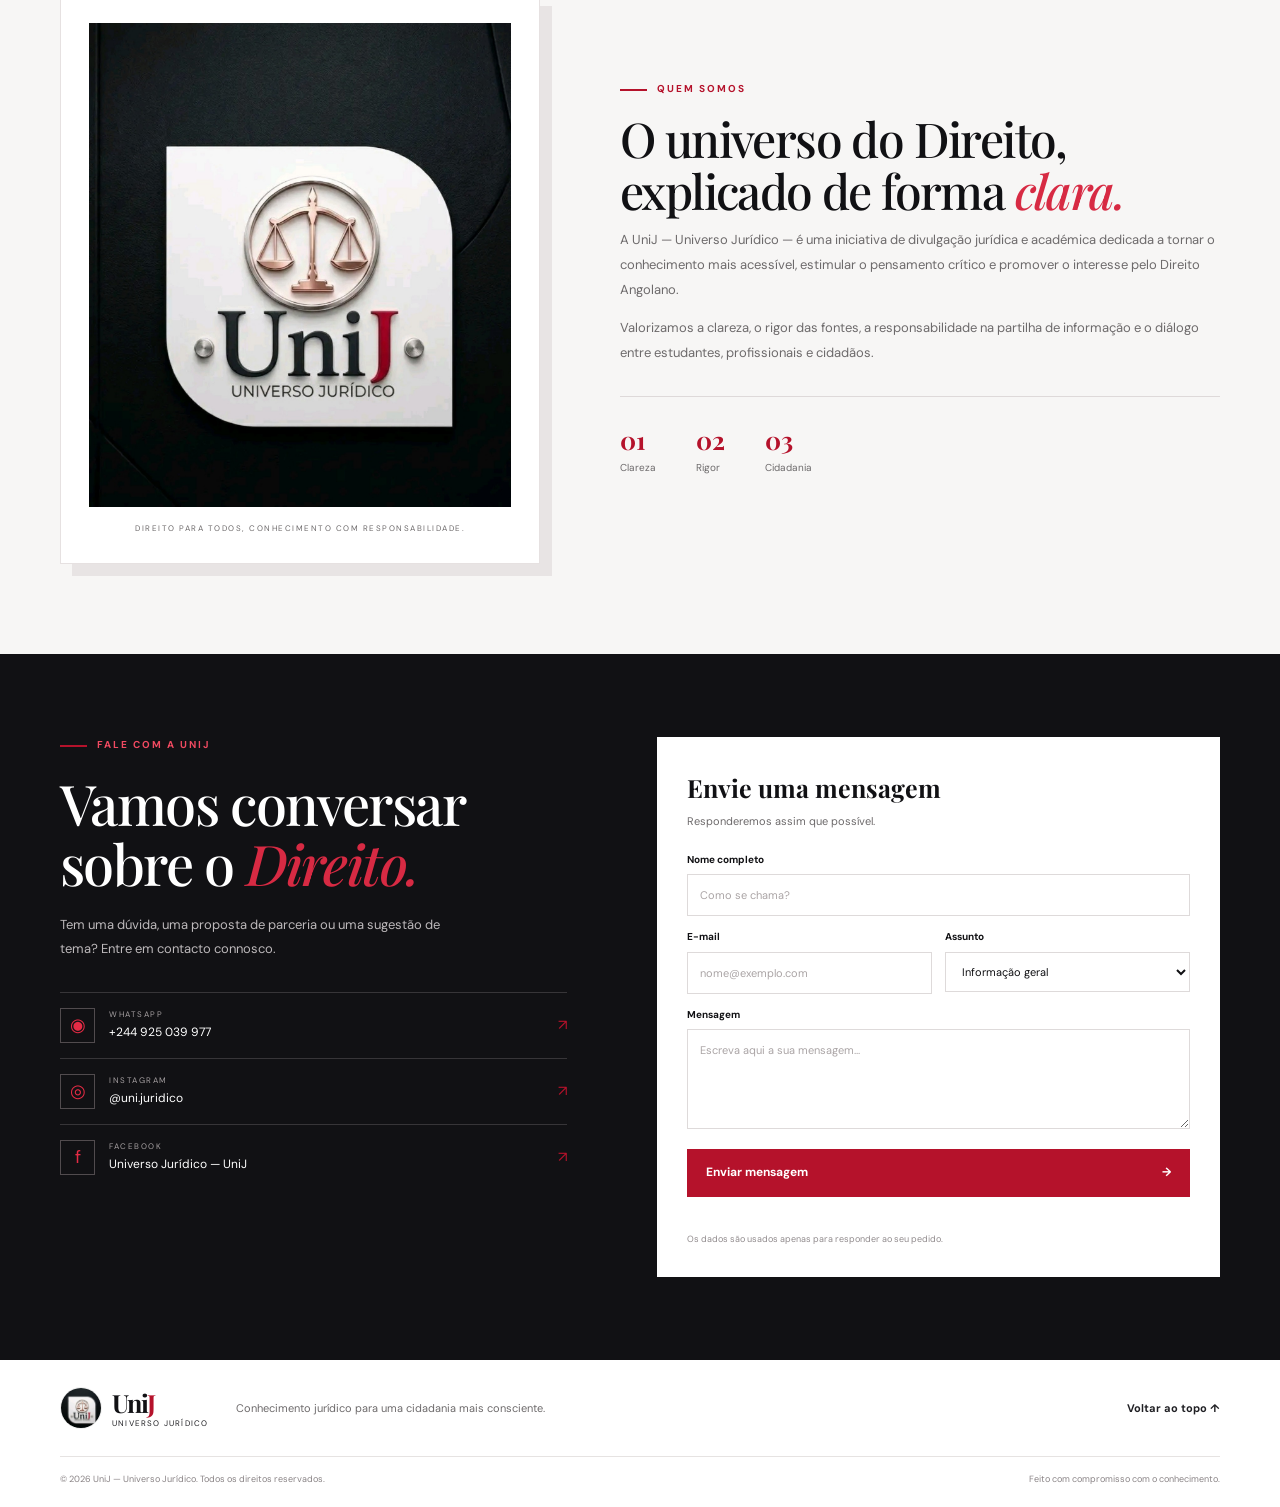
==== commit 2f056ea1: "Add button to navigate to book shelf" ====
--- a/index.html
+++ b/index.html
@@ -137,7 +137,11 @@
         </p>
       </div>
     </div>
-
+<div class="library-more">
+    <a href="./estante.html" class="btn btn-primary">
+        IR PARA A ESTANTE DE LIVROS
+    </a>
+</div>
     <!-- PESQUISA DE LIVROS -->
     <div class="library-search">
       <input
--- a/styles.css
+++ b/styles.css
@@ -14,3 +14,196 @@
 @media(max-width:780px){.container{width:min(100% - 32px,600px)}.topline-inner{min-height:32px}.topline-inner>span{font-size:9px}.top-social{gap:11px}.top-social a{font-size:9px}.site-header{height:70px}.brand img{width:42px;height:42px}.brand-copy strong{font-size:26px}.menu-toggle{display:block;cursor:pointer}.main-nav{display:none;position:absolute;top:70px;left:0;right:0;background:#fff;padding:10px 22px 22px;box-shadow:0 15px 25px #0001;flex-direction:column;align-items:stretch;gap:0;border-top:1px solid #eee}.main-nav.open{display:flex}.nav-link{height:auto;padding:13px 0;border-bottom:1px solid #eee}.nav-link:after{display:none}.nav-cta{text-align:center;margin-top:14px;padding:13px}.hero-grid{grid-template-columns:1fr;gap:20px;padding-top:55px;padding-bottom:45px}.hero-copy{max-width:100%}.hero h1{font-size:49px;max-width:500px}.hero-copy>p{font-size:13px}.hero-visual{min-height:280px;margin-top:10px}.hero-logo-frame{width:min(320px,80%)}.hero-stamp{right:8%;top:8px;width:70px;height:70px}.hero-caption{right:6%;bottom:0}.hero-bottom-inner{font-size:8px;gap:10px}.bottom-rule{width:25px}.quick-grid{grid-template-columns:1fr}.quick-grid>a{border-left:1px solid var(--line);border-bottom:1px solid var(--line);padding:15px 17px}.section{padding:65px 0}.section-heading{display:block;margin-bottom:25px}.section-heading .text-link{display:inline-block;margin-top:20px}.section h2{font-size:37px}.article-tools{align-items:stretch;flex-direction:column}.search-box{width:100%}.filter-list{gap:6px}.filter-chip{padding:8px 10px}.article-grid{grid-template-columns:repeat(2,minmax(0,1fr));gap:13px}.article-art{height:135px;padding:12px}.art-label{font-size:7px;letter-spacing:1px}.art-bottom{left:12px;right:12px;bottom:10px;font-size:8px}.art-bottom span{font-size:7px}.article-body{padding:14px}.article-meta{font-size:7px;gap:5px;flex-wrap:wrap}.article-body h3{font-size:18px}.article-body p{font-size:11px;min-height:unset}.read-more{padding-top:13px}.quote-inner{grid-template-columns:30px 1fr;gap:10px}.quote-mark{font-size:65px}.quote-credit{grid-column:2;margin-top:8px}.service-grid{grid-template-columns:1fr;gap:13px}.service-card{min-height:0;padding:24px}.service-card p{margin-bottom:17px}.academy-grid,.about-grid,.contact-grid{grid-template-columns:1fr;gap:35px}.academy-panel{min-height:330px}.about-logo{max-width:430px;margin:auto}.contact-section{padding:65px 0}.contact-form{padding:23px 18px}.footer-main{flex-wrap:wrap;gap:15px}.footer-main>p{width:100%;order:3;margin:0}.footer-bottom{flex-direction:column;gap:7px}.whatsapp-float{right:12px;bottom:12px;padding:11px}.whatsapp-float small{display:none}}
 @media(max-width:390px){.topline-inner>span{max-width:125px}.top-social{gap:8px}.hero h1{font-size:42px}.hero-actions{gap:8px}.button{padding:12px;font-size:11px;gap:12px}.article-grid{grid-template-columns:1fr}.article-art{height:170px}.article-body h3{font-size:21px}.form-row{grid-template-columns:1fr;gap:0}.values-row{gap:24px}.hero-bottom-inner{letter-spacing:1px}}
 @media(prefers-reduced-motion:reduce){html{scroll-behavior:auto}*,*:before,*:after{transition:none!important;animation:none!important}}
+/* BIBLIOTECA DIGITAL UNIJ */
+
+.library-section {
+  background: #f8f7f5;
+}
+
+.library-search {
+  margin: 28px 0 18px;
+}
+
+.library-search input {
+  width: 100%;
+  padding: 15px 18px;
+  border: 1px solid #dedbd7;
+  border-radius: 5px;
+  background: #fff;
+  font: inherit;
+  outline-color: #b5122b;
+}
+
+.library-filters {
+  display: flex;
+  flex-wrap: wrap;
+  gap: 10px;
+  margin-bottom: 30px;
+}
+
+.library-filter {
+  padding: 10px 16px;
+  border: 1px solid #ddd;
+  border-radius: 3px;
+  background: #fff;
+  color: #333;
+  cursor: pointer;
+  font: inherit;
+  font-size: 13px;
+}
+
+.library-filter.active,
+.library-filter:hover {
+  background: #b5122b;
+  border-color: #b5122b;
+  color: #fff;
+}
+
+.book-grid {
+  display: grid;
+  grid-template-columns: repeat(3, minmax(0, 1fr));
+  gap: 24px;
+}
+
+.book-card {
+  overflow: hidden;
+  border: 1px solid #e8e4df;
+  background: #fff;
+  transition: transform .2s, box-shadow .2s;
+}
+
+.book-card:hover {
+  transform: translateY(-4px);
+  box-shadow: 0 12px 28px rgba(0, 0, 0, .08);
+}
+
+.book-cover {
+  min-height: 230px;
+  padding: 24px 20px;
+  display: flex;
+  flex-direction: column;
+  justify-content: space-between;
+  color: #fff;
+}
+
+.cover-penal {
+  background: linear-gradient(145deg, #171719, #4a101a);
+}
+
+.cover-civil {
+  background: linear-gradient(145deg, #713020, #b76b42);
+}
+
+.cover-constitucional {
+  background: linear-gradient(145deg, #172b45, #385d79);
+}
+
+.book-cover span {
+  font-size: 9px;
+  letter-spacing: 1.5px;
+}
+
+.book-cover strong {
+  font-family: Georgia, serif;
+  font-size: 27px;
+  line-height: 1.15;
+}
+
+.book-cover small {
+  font-size: 10px;
+  letter-spacing: 2px;
+}
+
+.book-info {
+  padding: 22px;
+}
+
+.book-category {
+  color: #b5122b;
+  font-size: 10px;
+  font-weight: 700;
+  letter-spacing: 1px;
+}
+
+.book-info h3 {
+  margin: 12px 0 8px;
+  font-size: 19px;
+}
+
+.book-info p {
+  min-height: 44px;
+  color: #666;
+  font-size: 14px;
+  line-height: 1.6;
+}
+
+.book-download {
+  display: flex;
+  justify-content: space-between;
+  align-items: center;
+  gap: 10px;
+  margin-top: 20px;
+  padding: 13px 15px;
+  background: #b5122b;
+  color: #fff;
+  text-decoration: none;
+  font-size: 13px;
+  font-weight: 700;
+}
+
+.book-download:hover {
+  background: #8e0d20;
+}
+
+.library-note {
+  margin-top: 30px;
+  color: #777;
+  font-size: 12px;
+  line-height: 1.7;
+}
+
+#bookNoResults {
+  grid-column: 1 / -1;
+  color: #666;
+}
+
+@media (max-width: 760px) {
+  .book-grid {
+    grid-template-columns: repeat(2, minmax(0, 1fr));
+    gap: 14px;
+  }
+
+  .book-cover {
+    min-height: 190px;
+    padding: 16px 12px;
+  }
+
+  .book-cover strong {
+    font-size: 21px;
+  }
+
+  .book-info {
+    padding: 14px;
+  }
+
+  .book-info h3 {
+    font-size: 16px;
+  }
+
+  .book-info p {
+    font-size: 13px;
+  }
+}
+
+@media (max-width: 420px) {
+  .book-grid {
+    grid-template-columns: 1fr;
+  }
+
+  .book-cover {
+    min-height: 220px;
+  }
+}
+.book-card[hidden] {
+    display: none !important;
+}
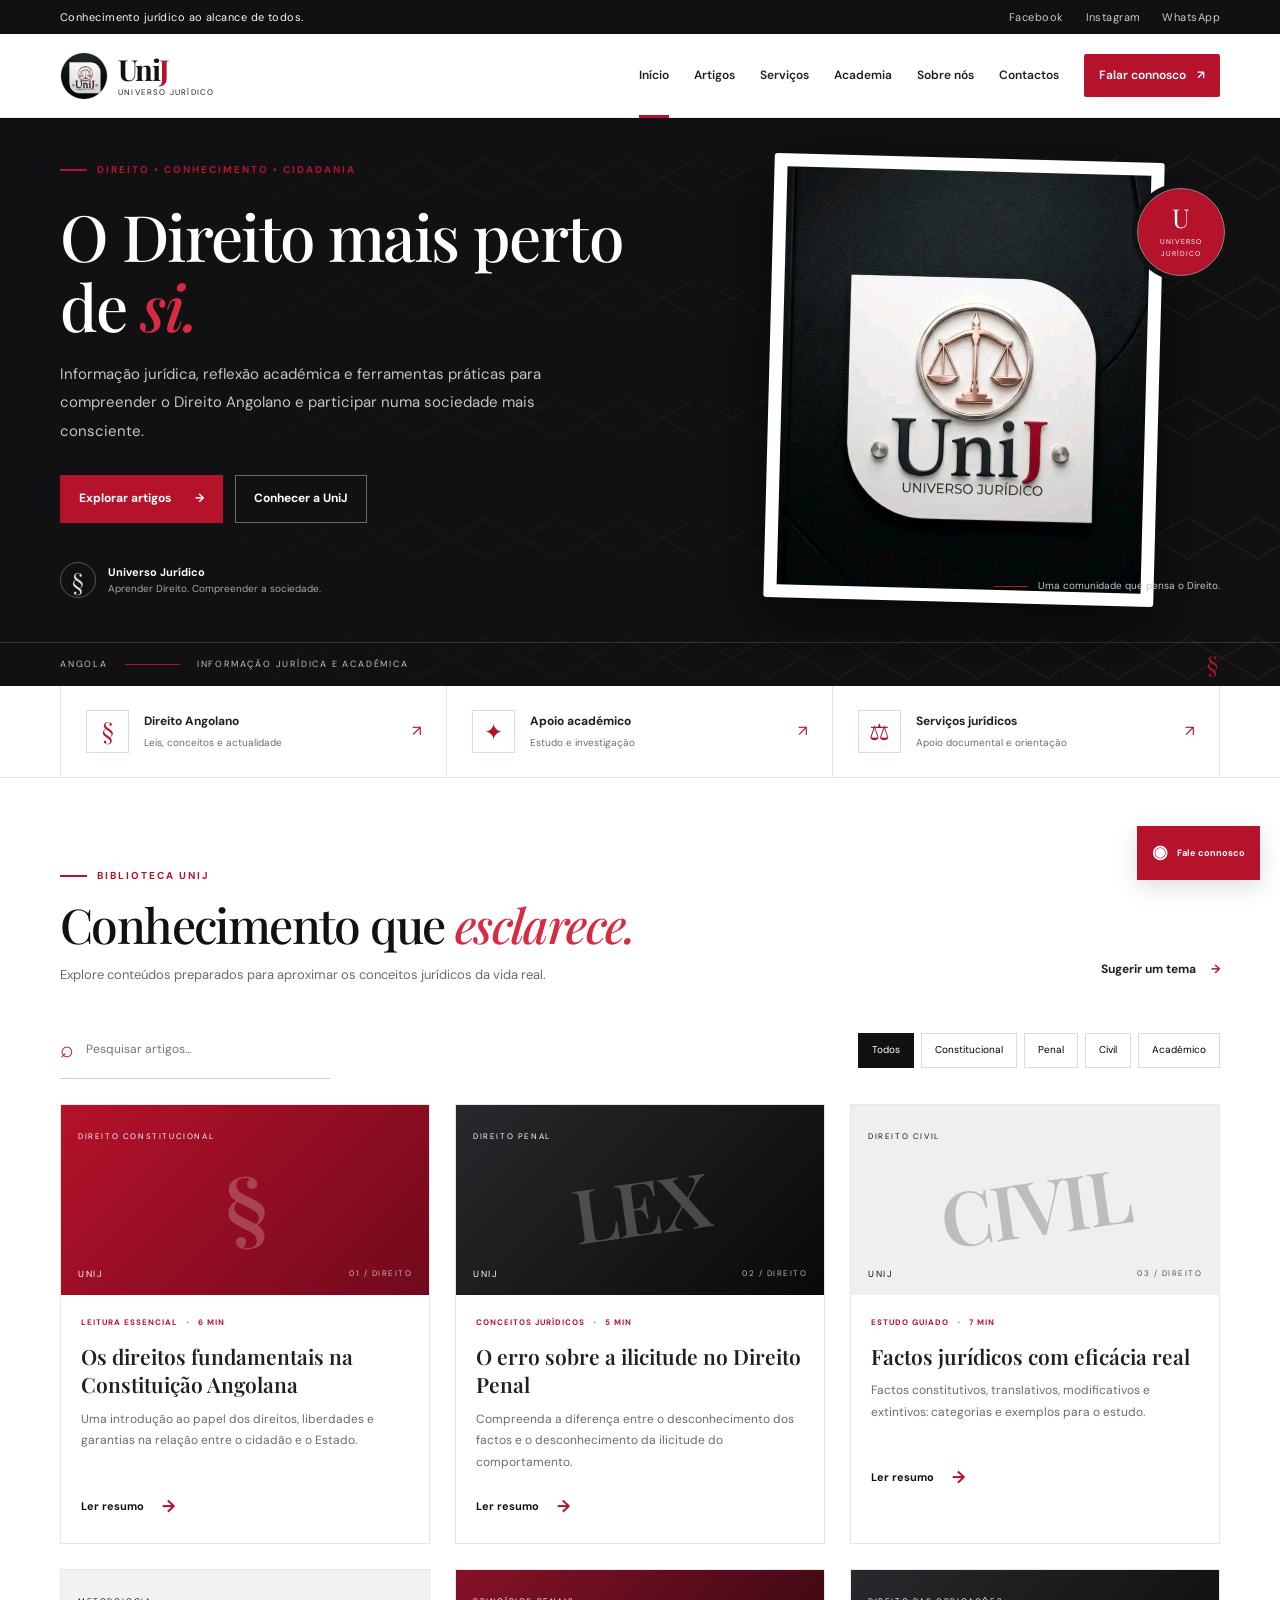
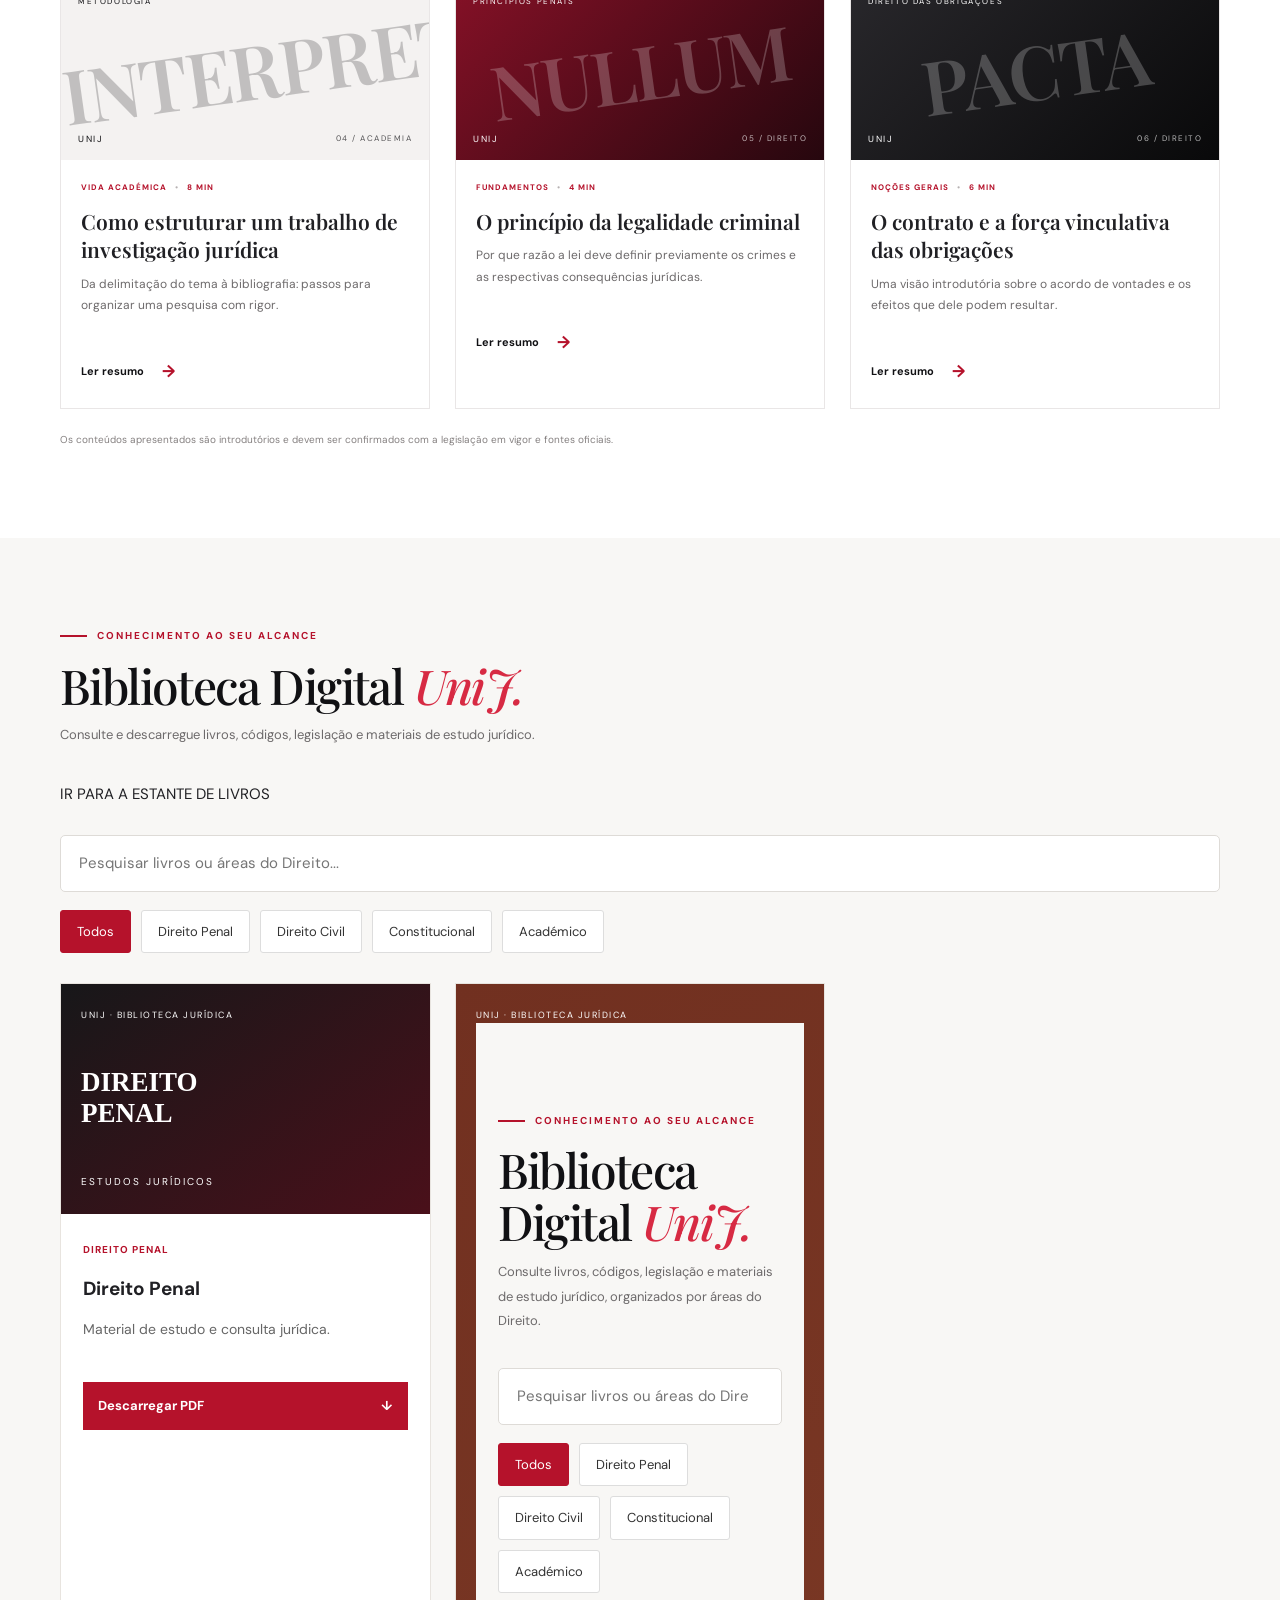
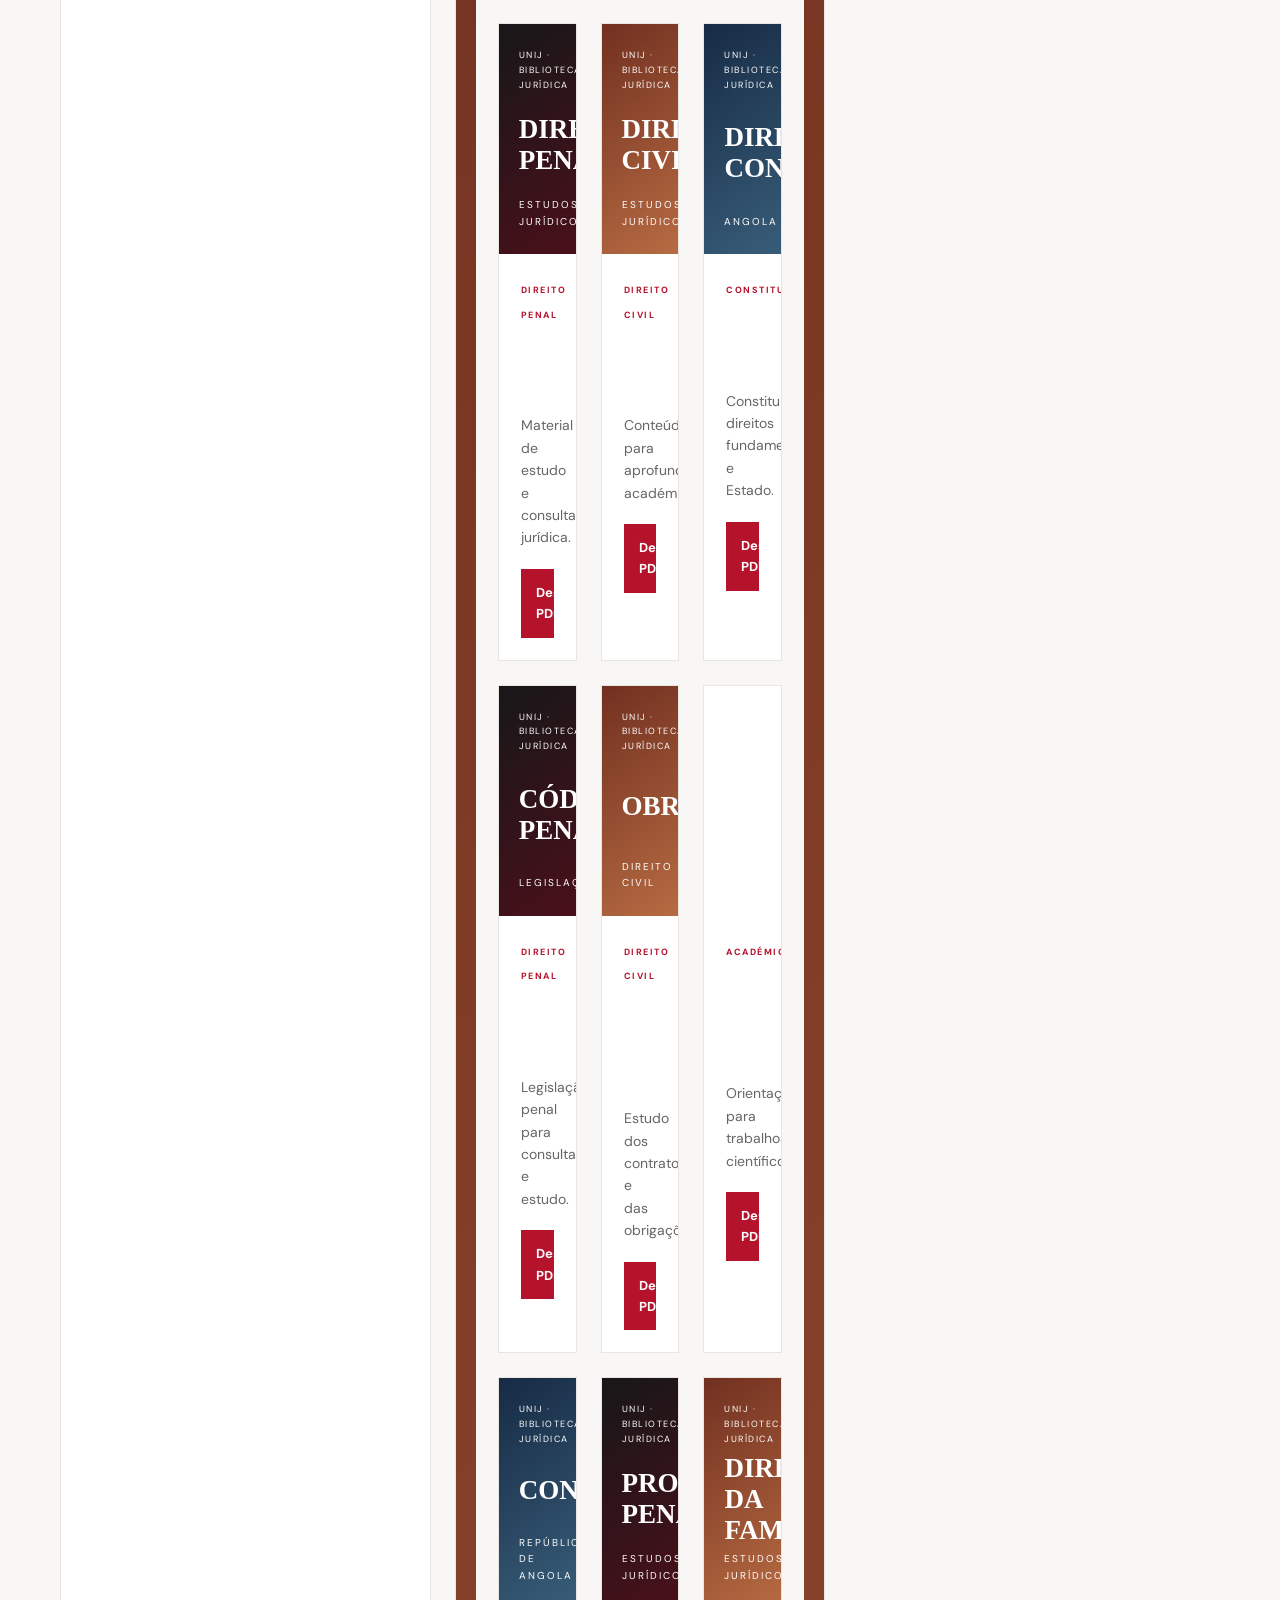
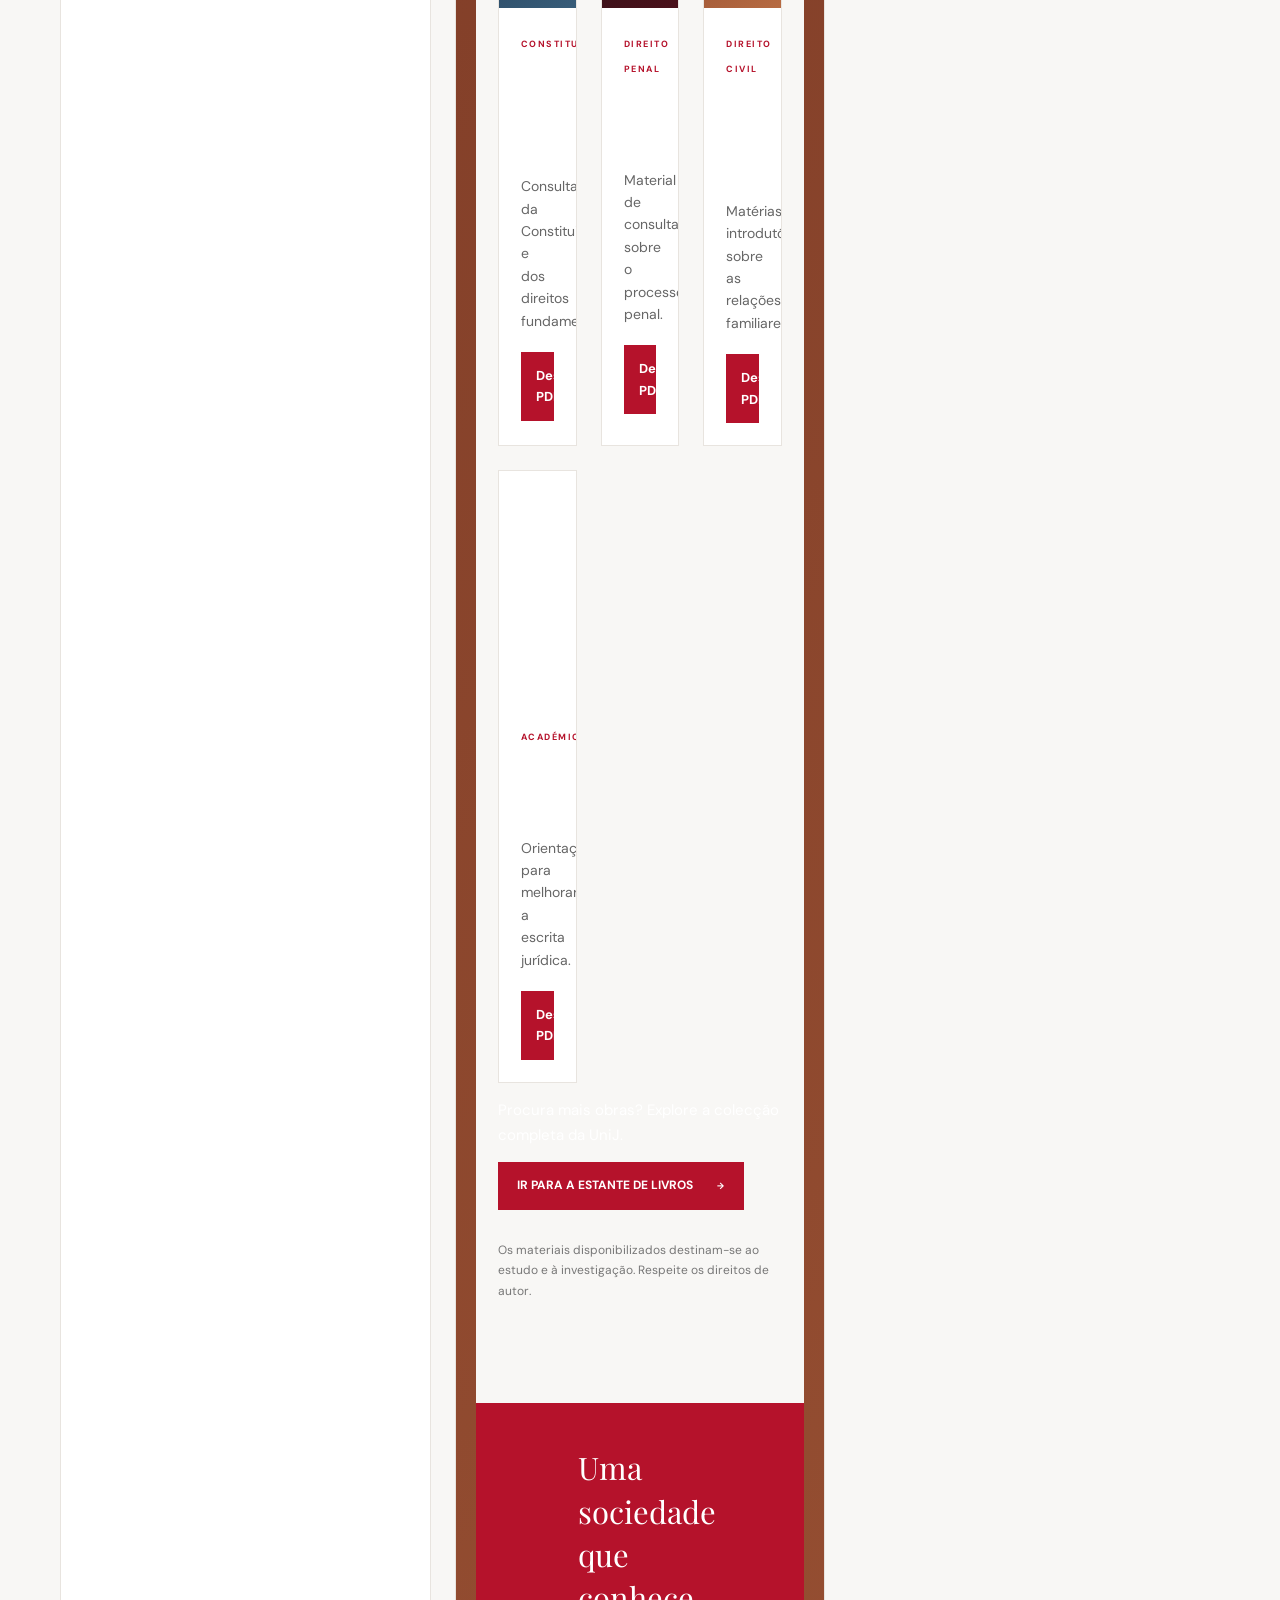
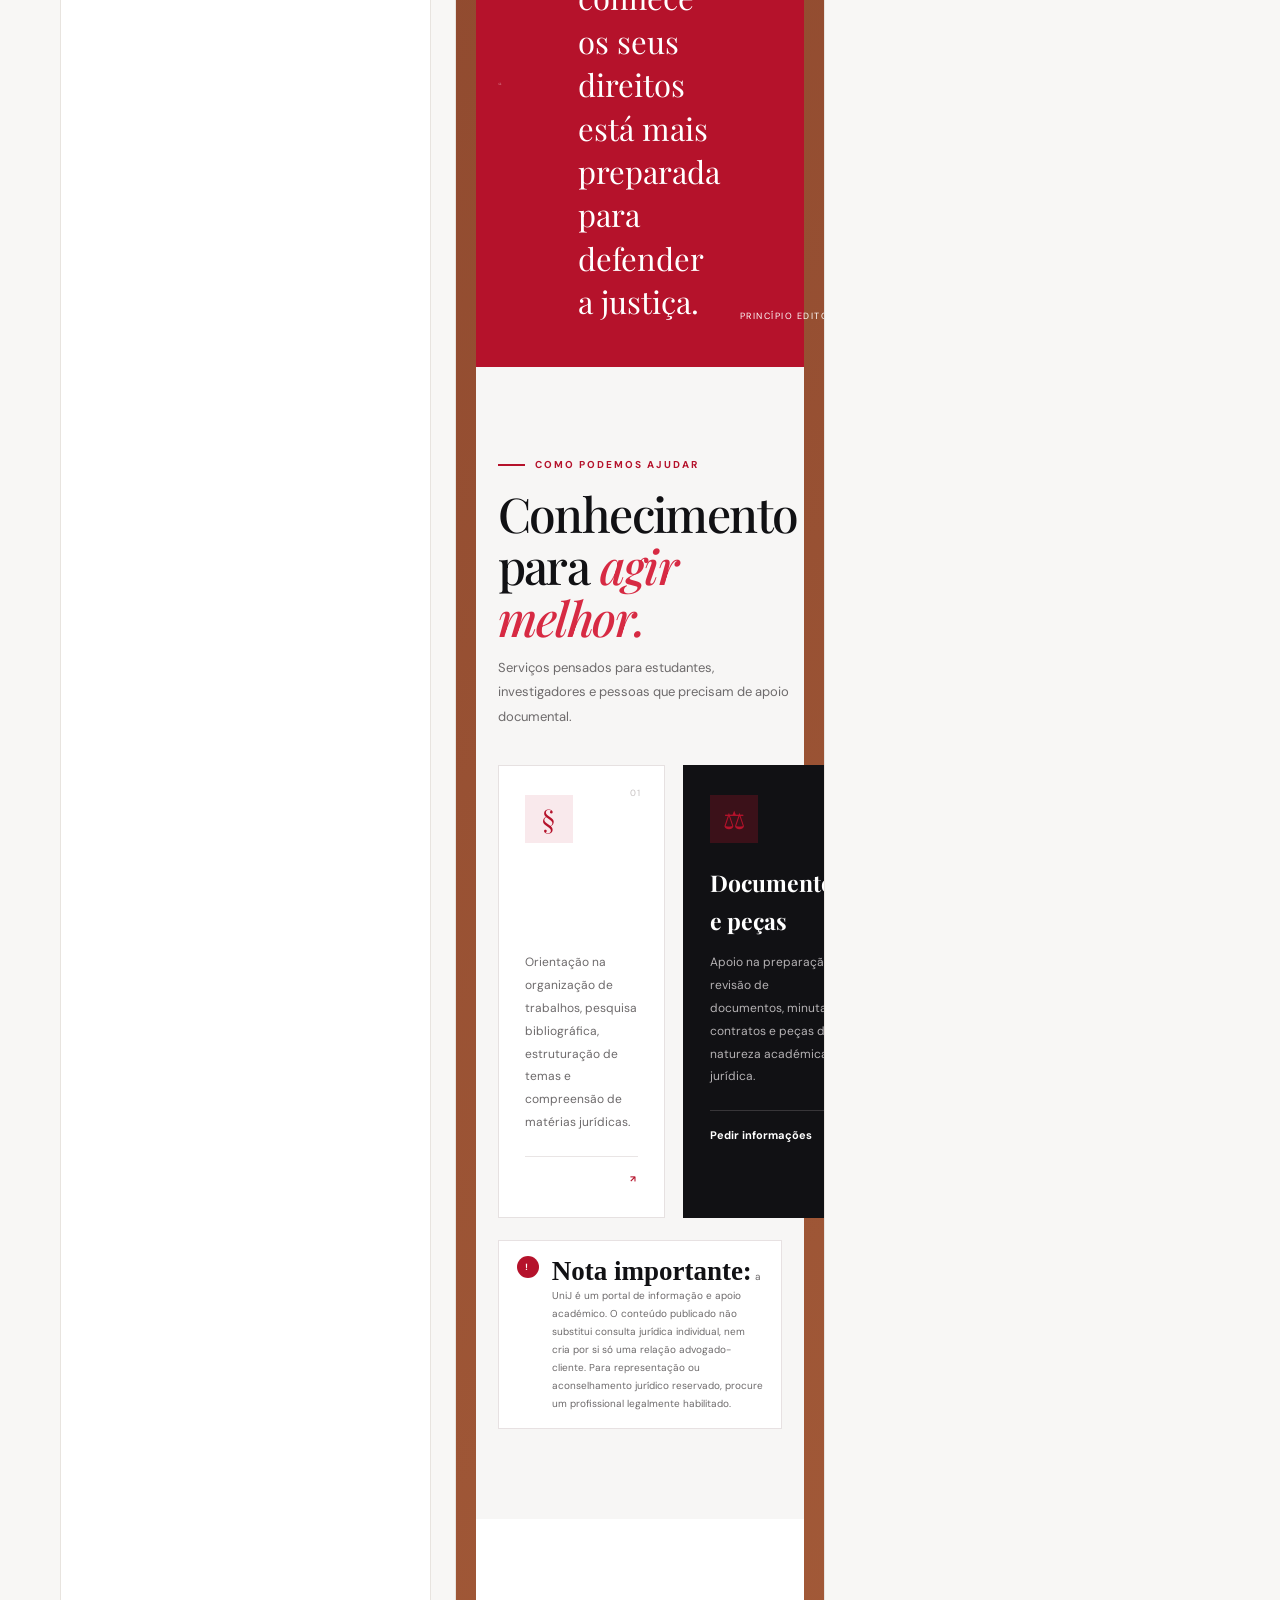
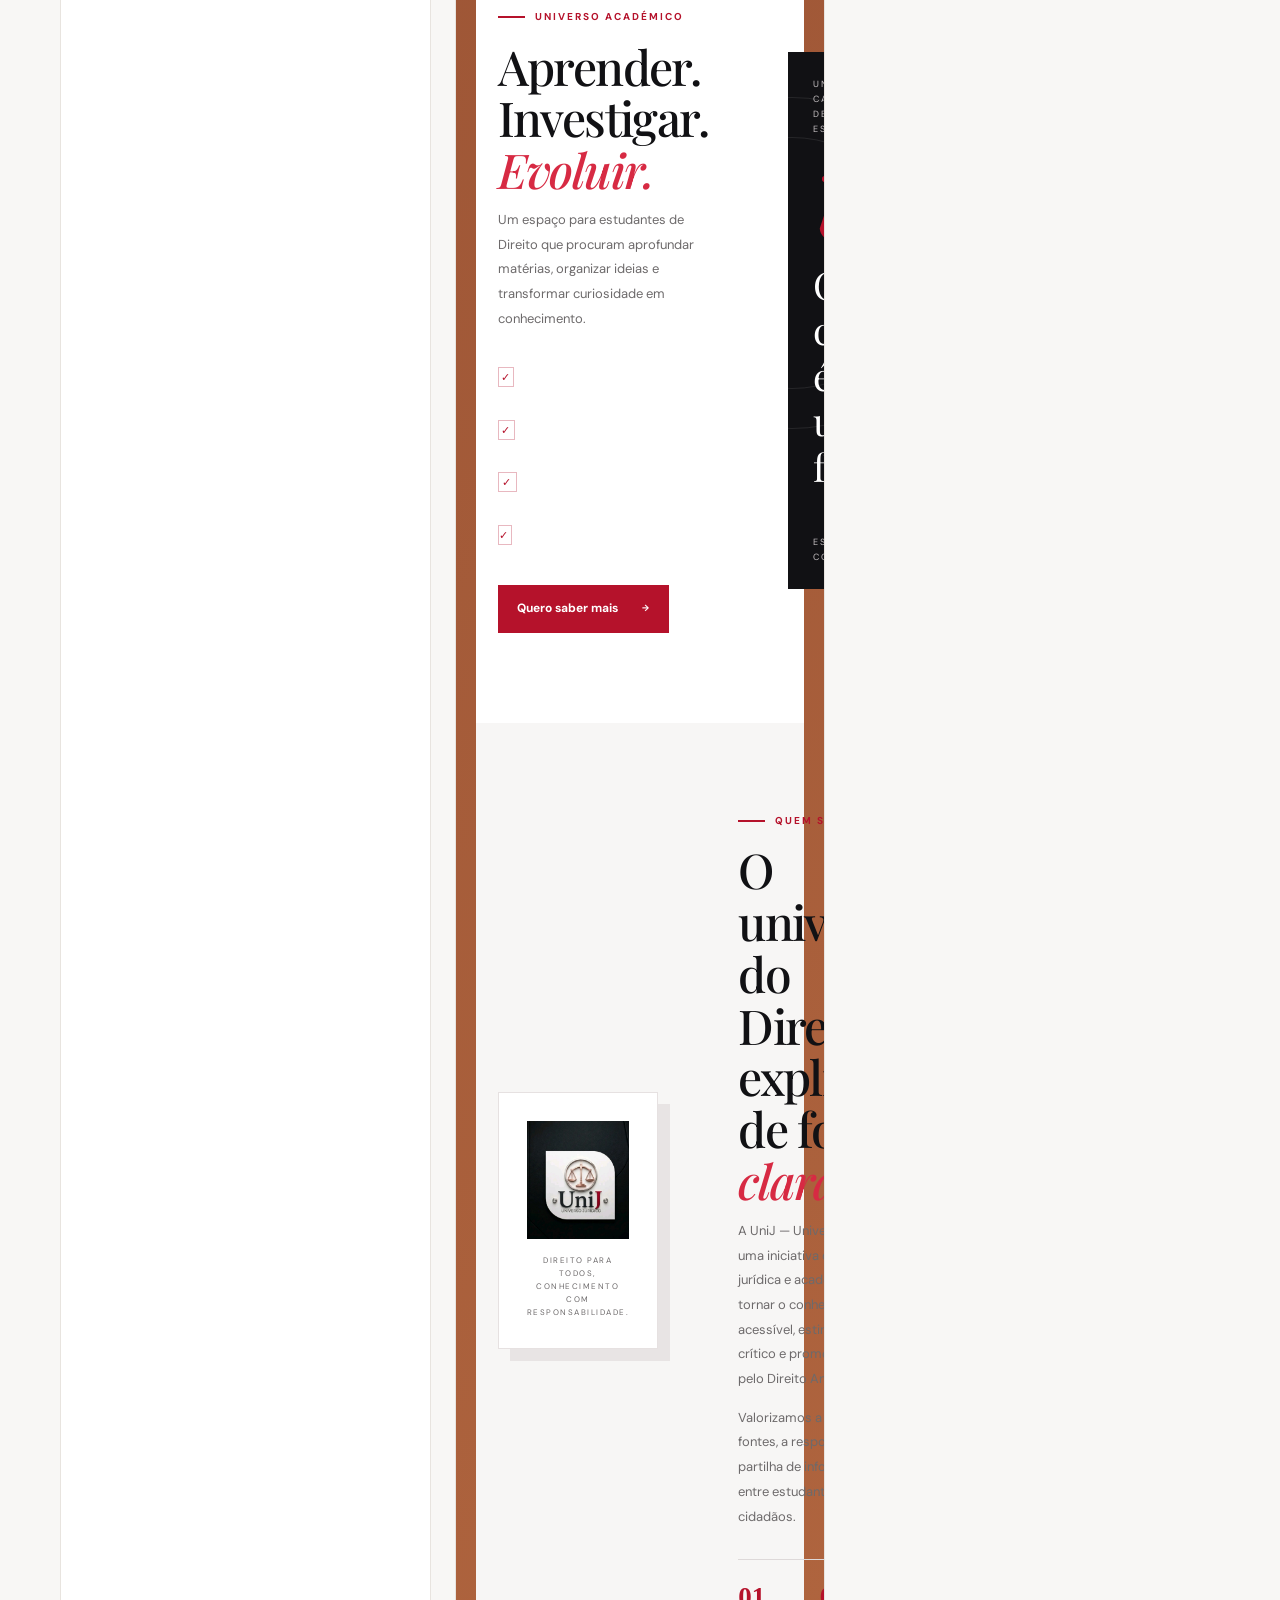
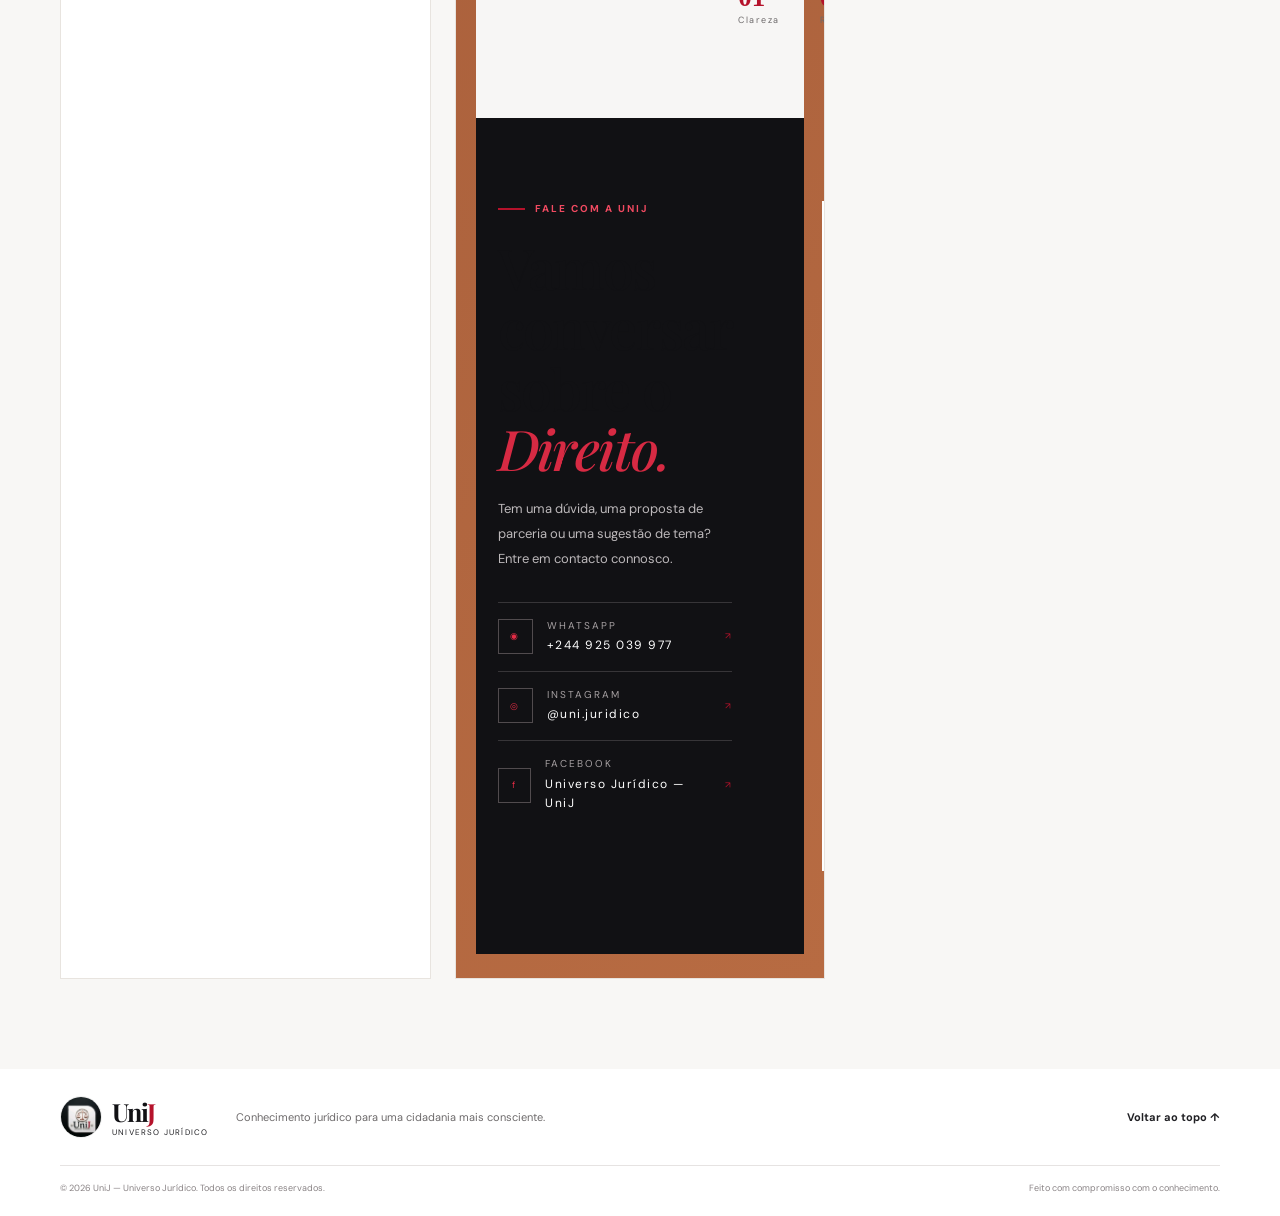
==== commit d50e9010: "Enhance library section with new content and features Updated the library section with new book entr" ====
--- a/index.html
+++ b/index.html
@@ -204,61 +204,344 @@
 
         <div class="book-cover cover-civil">
           <span>UNIJ · BIBLIOTECA JURÍDICA</span>
-          <strong>DIREITO<br>CIVIL</strong>
-          <small>ESTUDOS JURÍDICOS</small>
-        </div>
-
-        <div class="book-info">
-          <span class="book-category">DIREITO CIVIL</span>
-          <h3>Direito Civil</h3>
-          <p>Conteúdos para aprofundamento académico.</p>
-
-          <a class="book-download"
-             href="./livros/bancario.pdf"
-             download>
-            Descarregar PDF <span>↓</span>
-          </a>
-        </div>
-      </article>
-
-      <!-- LIVRO 3 -->
-      <article class="book-card"
-               data-category="constitucional"
-               data-search="constituição angola direito constitucional direitos fundamentais">
-
-        <div class="book-cover cover-constitucional">
-          <span>UNIJ · BIBLIOTECA JURÍDICA</span>
-          <strong>DIREITO<br>CONSTITUCIONAL</strong>
-          <small>ANGOLA</small>
-        </div>
-
-        <div class="book-info">
-          <span class="book-category">CONSTITUCIONAL</span>
-          <h3>Direito Constitucional</h3>
-          <p>Constituição, direitos fundamentais e Estado.</p>
-
-          <a class="book-download"
-             href="./livros/Recursos.pdf"
-             download>
-            Descarregar PDF <span>↓</span>
-          </a>
-        </div>
-      </article>
-
-      <!-- MENSAGEM QUANDO NÃO HÁ RESULTADOS -->
-      <p id="bookNoResults" hidden>
-        Não foram encontrados livros com esses termos.
-      </p>
+<!-- BIBLIOTECA DIGITAL UNIJ -->
+<section class="section library-section" id="biblioteca">
+
+    <div class="container">
+
+        <div class="section-heading">
+            <div>
+                <div class="eyebrow">
+                    <span class="eyebrow-line"></span>
+                    CONHECIMENTO AO SEU ALCANCE
+                </div>
+
+                <h2>Biblioteca Digital <em>UniJ.</em></h2>
+
+                <p>
+                    Consulte livros, códigos, legislação e materiais
+                    de estudo jurídico, organizados por áreas do Direito.
+                </p>
+            </div>
+        </div>
+
+        <!-- PESQUISA -->
+        <div class="library-search">
+            <input
+                type="search"
+                id="bookSearch"
+                placeholder="Pesquisar livros ou áreas do Direito..."
+                aria-label="Pesquisar livros"
+            >
+        </div>
+
+        <!-- FILTROS -->
+        <div class="library-filters" role="group"
+             aria-label="Filtrar livros por categoria">
+
+            <button type="button"
+                    class="library-filter active"
+                    data-category="todos"
+                    aria-pressed="true">
+                Todos
+            </button>
+
+            <button type="button"
+                    class="library-filter"
+                    data-category="penal"
+                    aria-pressed="false">
+                Direito Penal
+            </button>
+
+            <button type="button"
+                    class="library-filter"
+                    data-category="civil"
+                    aria-pressed="false">
+                Direito Civil
+            </button>
+
+            <button type="button"
+                    class="library-filter"
+                    data-category="constitucional"
+                    aria-pressed="false">
+                Constitucional
+            </button>
+
+            <button type="button"
+                    class="library-filter"
+                    data-category="academico"
+                    aria-pressed="false">
+                Académico
+            </button>
+
+        </div>
+
+        <!-- PRIMEIROS 10 LIVROS -->
+        <div class="book-grid" id="bookGrid">
+
+            <!-- LIVRO 1 -->
+            <article class="book-card"
+                     data-category="penal"
+                     data-search="direito penal código penal legislação angolana">
+
+                <div class="book-cover cover-penal">
+                    <span>UNIJ · BIBLIOTECA JURÍDICA</span>
+                    <strong>DIREITO<br>PENAL</strong>
+                    <small>ESTUDOS JURÍDICOS</small>
+                </div>
+
+                <div class="book-info">
+                    <span class="book-category">DIREITO PENAL</span>
+                    <h3>Direito Penal</h3>
+                    <p>Material de estudo e consulta jurídica.</p>
+
+                    <a class="book-download"
+                       href="./livros/direito-penal.pdf"
+                       download>
+                        Descarregar PDF <span>↓</span>
+                    </a>
+                </div>
+            </article>
+
+            <!-- LIVRO 2 -->
+            <article class="book-card"
+                     data-category="civil"
+                     data-search="direito civil código civil obrigações contratos">
+
+                <div class="book-cover cover-civil">
+                    <span>UNIJ · BIBLIOTECA JURÍDICA</span>
+                    <strong>DIREITO<br>CIVIL</strong>
+                    <small>ESTUDOS JURÍDICOS</small>
+                </div>
+
+                <div class="book-info">
+                    <span class="book-category">DIREITO CIVIL</span>
+                    <h3>Direito Civil</h3>
+                    <p>Conteúdos para aprofundamento académico.</p>
+
+                    <a class="book-download"
+                       href="./livros/bancario.pdf"
+                       download>
+                        Descarregar PDF <span>↓</span>
+                    </a>
+                </div>
+            </article>
+
+            <!-- LIVRO 3 -->
+            <article class="book-card"
+                     data-category="constitucional"
+                     data-search="constituição angola direito constitucional direitos fundamentais">
+
+                <div class="book-cover cover-constitucional">
+                    <span>UNIJ · BIBLIOTECA JURÍDICA</span>
+                    <strong>DIREITO<br>CONSTITUCIONAL</strong>
+                    <small>ANGOLA</small>
+                </div>
+
+                <div class="book-info">
+                    <span class="book-category">CONSTITUCIONAL</span>
+                    <h3>Direito Constitucional</h3>
+                    <p>Constituição, direitos fundamentais e Estado.</p>
+
+                    <a class="book-download"
+                       href="./livros/Recursos.pdf"
+                       download>
+                        Descarregar PDF <span>↓</span>
+                    </a>
+                </div>
+            </article>
+
+            <!-- LIVRO 4: EXEMPLO -->
+            <article class="book-card"
+                     data-category="penal"
+                     data-search="código penal angolano legislação crimes penas">
+
+                <div class="book-cover cover-penal">
+                    <span>UNIJ · BIBLIOTECA JURÍDICA</span>
+                    <strong>CÓDIGO<br>PENAL</strong>
+                    <small>LEGISLAÇÃO</small>
+                </div>
+
+                <div class="book-info">
+                    <span class="book-category">DIREITO PENAL</span>
+                    <h3>Código Penal</h3>
+                    <p>Legislação penal para consulta e estudo.</p>
+
+                    <a class="book-download"
+                       href="./livros/codigo-penal.pdf"
+                       download>
+                        Descarregar PDF <span>↓</span>
+                    </a>
+                </div>
+            </article>
+
+            <!-- LIVRO 5: EXEMPLO -->
+            <article class="book-card"
+                     data-category="civil"
+                     data-search="direito das obrigações contratos responsabilidade civil">
+
+                <div class="book-cover cover-civil">
+                    <span>UNIJ · BIBLIOTECA JURÍDICA</span>
+                    <strong>OBRIGAÇÕES</strong>
+                    <small>DIREITO CIVIL</small>
+                </div>
+
+                <div class="book-info">
+                    <span class="book-category">DIREITO CIVIL</span>
+                    <h3>Direito das Obrigações</h3>
+                    <p>Estudo dos contratos e das obrigações.</p>
+
+                    <a class="book-download"
+                       href="./livros/obrigacoes.pdf"
+                       download>
+                        Descarregar PDF <span>↓</span>
+                    </a>
+                </div>
+            </article>
+
+            <!-- LIVRO 6: EXEMPLO -->
+            <article class="book-card"
+                     data-category="academico"
+                     data-search="metodologia investigação científica trabalhos académicos bibliografia">
+
+                <div class="book-cover cover-academico">
+                    <span>UNIJ · BIBLIOTECA JURÍDICA</span>
+                    <strong>INVESTIGAÇÃO</strong>
+                    <small>METODOLOGIA</small>
+                </div>
+
+                <div class="book-info">
+                    <span class="book-category">ACADÉMICO</span>
+                    <h3>Metodologia de Investigação</h3>
+                    <p>Orientações para trabalhos científicos.</p>
+
+                    <a class="book-download"
+                       href="./livros/metodologia.pdf"
+                       download>
+                        Descarregar PDF <span>↓</span>
+                    </a>
+                </div>
+            </article>
+
+            <!-- LIVRO 7: EXEMPLO -->
+            <article class="book-card"
+                     data-category="constitucional"
+                     data-search="constituição da república de angola direitos liberdades garantias">
+
+                <div class="book-cover cover-constitucional">
+                    <span>UNIJ · BIBLIOTECA JURÍDICA</span>
+                    <strong>CONSTITUIÇÃO</strong>
+                    <small>REPÚBLICA DE ANGOLA</small>
+                </div>
+
+                <div class="book-info">
+                    <span class="book-category">CONSTITUCIONAL</span>
+                    <h3>Constituição da República</h3>
+                    <p>Consulta da Constituição e dos direitos fundamentais.</p>
+
+                    <a class="book-download"
+                       href="./livros/constituicao.pdf"
+                       download>
+                        Descarregar PDF <span>↓</span>
+                    </a>
+                </div>
+            </article>
+
+            <!-- LIVRO 8: EXEMPLO -->
+            <article class="book-card"
+                     data-category="penal"
+                     data-search="processo penal investigação criminal procedimento penal">
+
+                <div class="book-cover cover-penal">
+                    <span>UNIJ · BIBLIOTECA JURÍDICA</span>
+                    <strong>PROCESSO<br>PENAL</strong>
+                    <small>ESTUDOS JURÍDICOS</small>
+                </div>
+
+                <div class="book-info">
+                    <span class="book-category">DIREITO PENAL</span>
+                    <h3>Processo Penal</h3>
+                    <p>Material de consulta sobre o processo penal.</p>
+
+                    <a class="book-download"
+                       href="./livros/processo-penal.pdf"
+                       download>
+                        Descarregar PDF <span>↓</span>
+                    </a>
+                </div>
+            </article>
+
+            <!-- LIVRO 9: EXEMPLO -->
+            <article class="book-card"
+                     data-category="civil"
+                     data-search="direito da família casamento filiação família">
+
+                <div class="book-cover cover-civil">
+                    <span>UNIJ · BIBLIOTECA JURÍDICA</span>
+                    <strong>DIREITO<br>DA FAMÍLIA</strong>
+                    <small>ESTUDOS JURÍDICOS</small>
+                </div>
+
+                <div class="book-info">
+                    <span class="book-category">DIREITO CIVIL</span>
+                    <h3>Direito da Família</h3>
+                    <p>Matérias introdutórias sobre as relações familiares.</p>
+
+                    <a class="book-download"
+                       href="./livros/direito-familia.pdf"
+                       download>
+                        Descarregar PDF <span>↓</span>
+                    </a>
+                </div>
+            </article>
+
+            <!-- LIVRO 10: EXEMPLO -->
+            <article class="book-card"
+                     data-category="academico"
+                     data-search="redação jurídica escrita jurídica linguagem jurídica">
+
+                <div class="book-cover cover-academico">
+                    <span>UNIJ · BIBLIOTECA JURÍDICA</span>
+                    <strong>ESCRITA<br>JURÍDICA</strong>
+                    <small>FORMAÇÃO ACADÉMICA</small>
+                </div>
+
+                <div class="book-info">
+                    <span class="book-category">ACADÉMICO</span>
+                    <h3>Redacção Jurídica</h3>
+                    <p>Orientações para melhorar a escrita jurídica.</p>
+
+                    <a class="book-download"
+                       href="./livros/redacao-juridica.pdf"
+                       download>
+                        Descarregar PDF <span>↓</span>
+                    </a>
+                </div>
+            </article>
+
+            <p id="bookNoResults" hidden>
+                Não foram encontrados livros com esses termos.
+            </p>
+
+        </div>
+
+        <!-- ACESSO À ESTANTE COMPLETA -->
+        <div class="library-more">
+            <p>Procura mais obras? Explore a colecção completa da UniJ.</p>
+
+            <a href="./estante.html" class="button button-red">
+                IR PARA A ESTANTE DE LIVROS <span>→</span>
+            </a>
+        </div>
+
+        <p class="library-note">
+            Os materiais disponibilizados destinam-se ao estudo e à
+            investigação. Respeite os direitos de autor.
+        </p>
 
     </div>
-
-    <p class="library-note">
-      Os materiais disponibilizados devem ser utilizados para fins
-      de estudo e investigação, respeitando os direitos de autor.
-    </p>
-
-  </div>
 </section>
+<!-- FIM DA BIBLIOTECA DIGITAL UNIJ -->
 <!-- FIM DA BIBLIOTECA DIGITAL UNIJ -->
     <section class="quote-band">
       <div class="container quote-inner"><span class="quote-mark">“</span><blockquote>Uma sociedade que conhece os seus direitos está mais preparada para defender a justiça.</blockquote><span class="quote-credit">PRINCÍPIO EDITORIAL UNIJ</span></div>
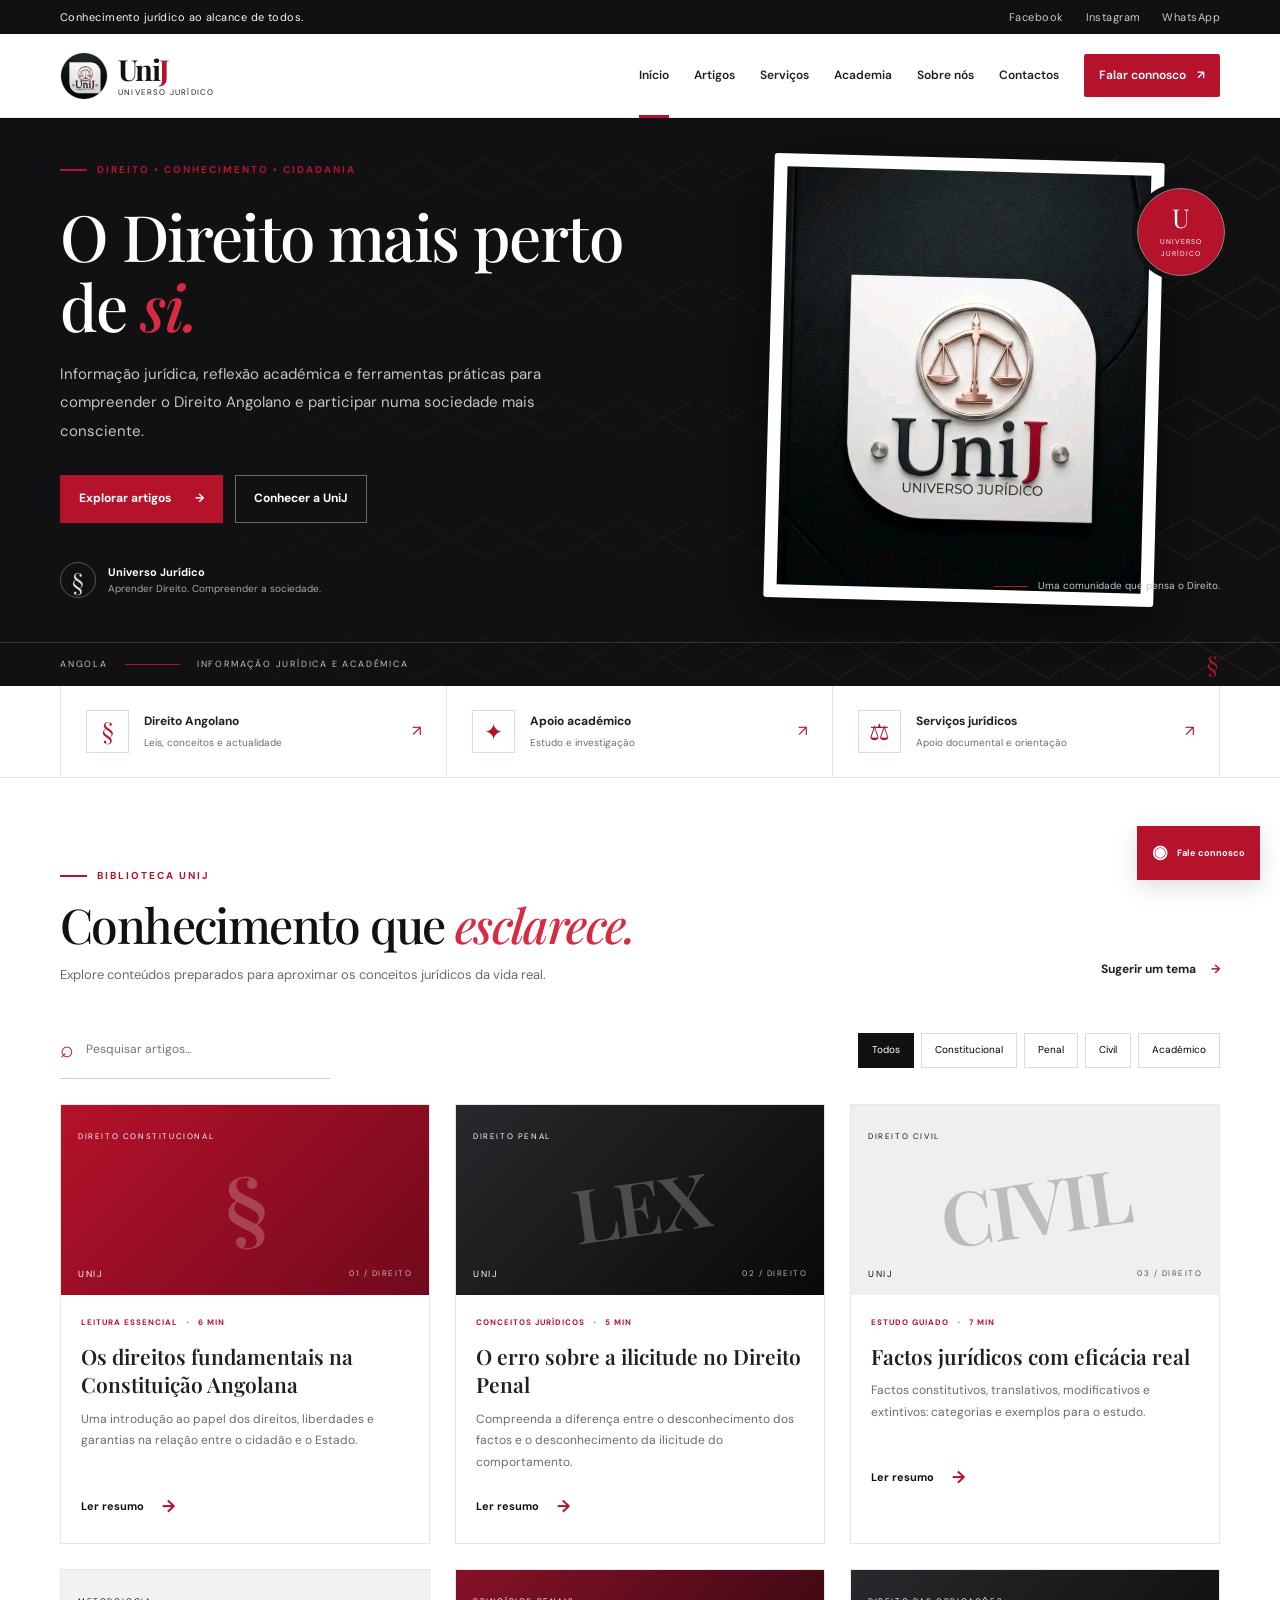
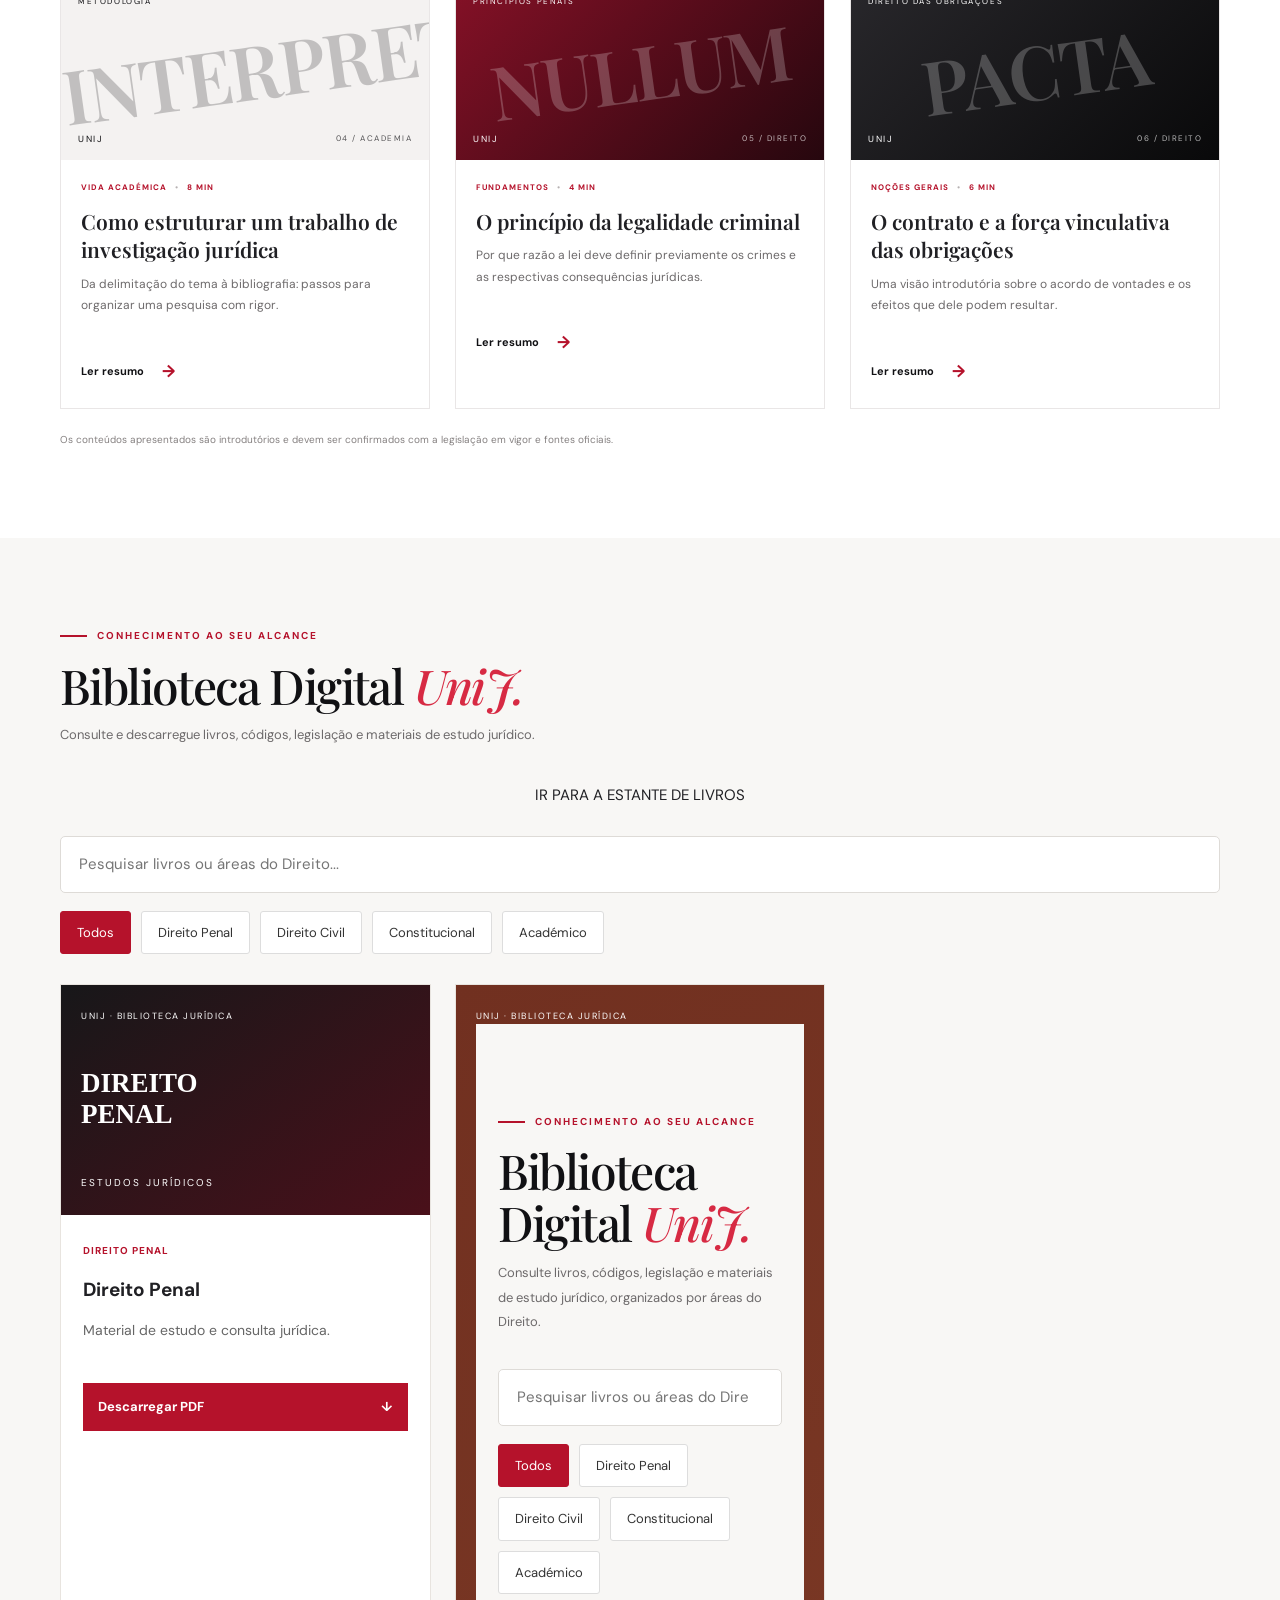
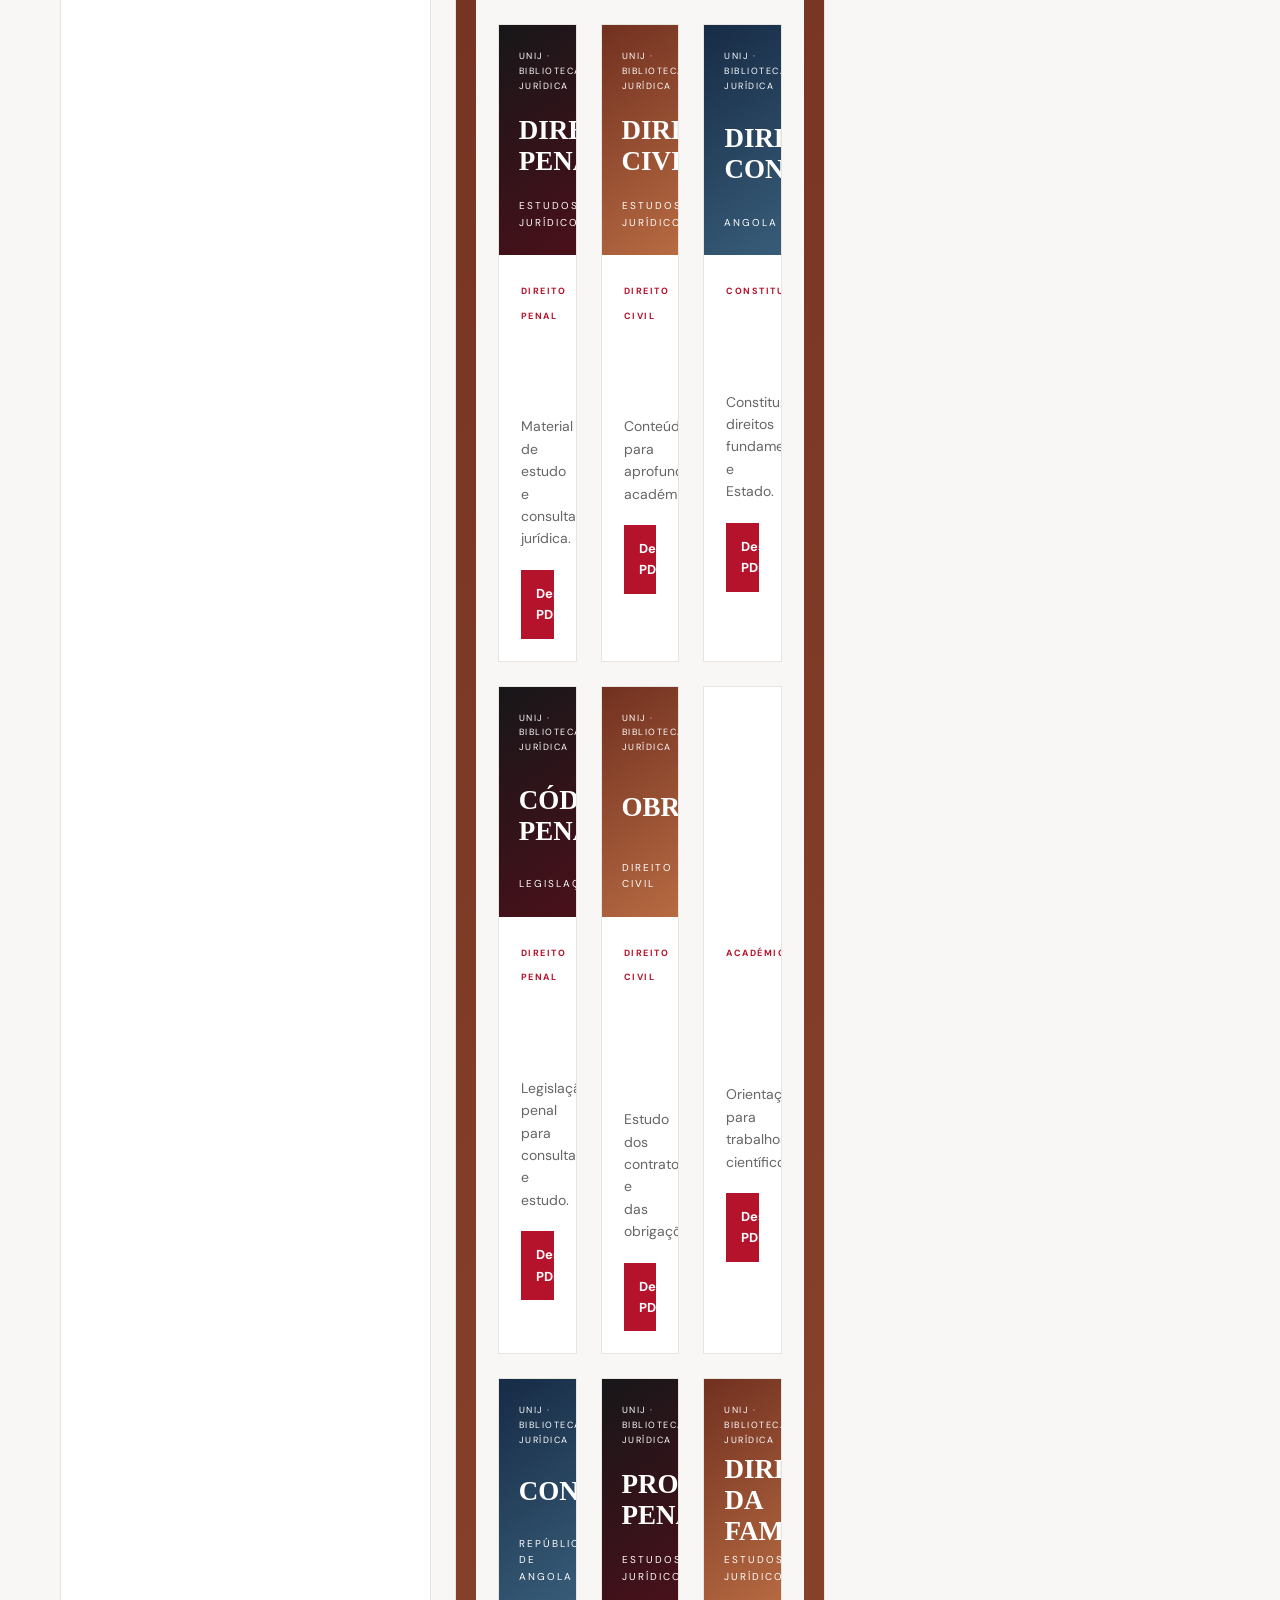
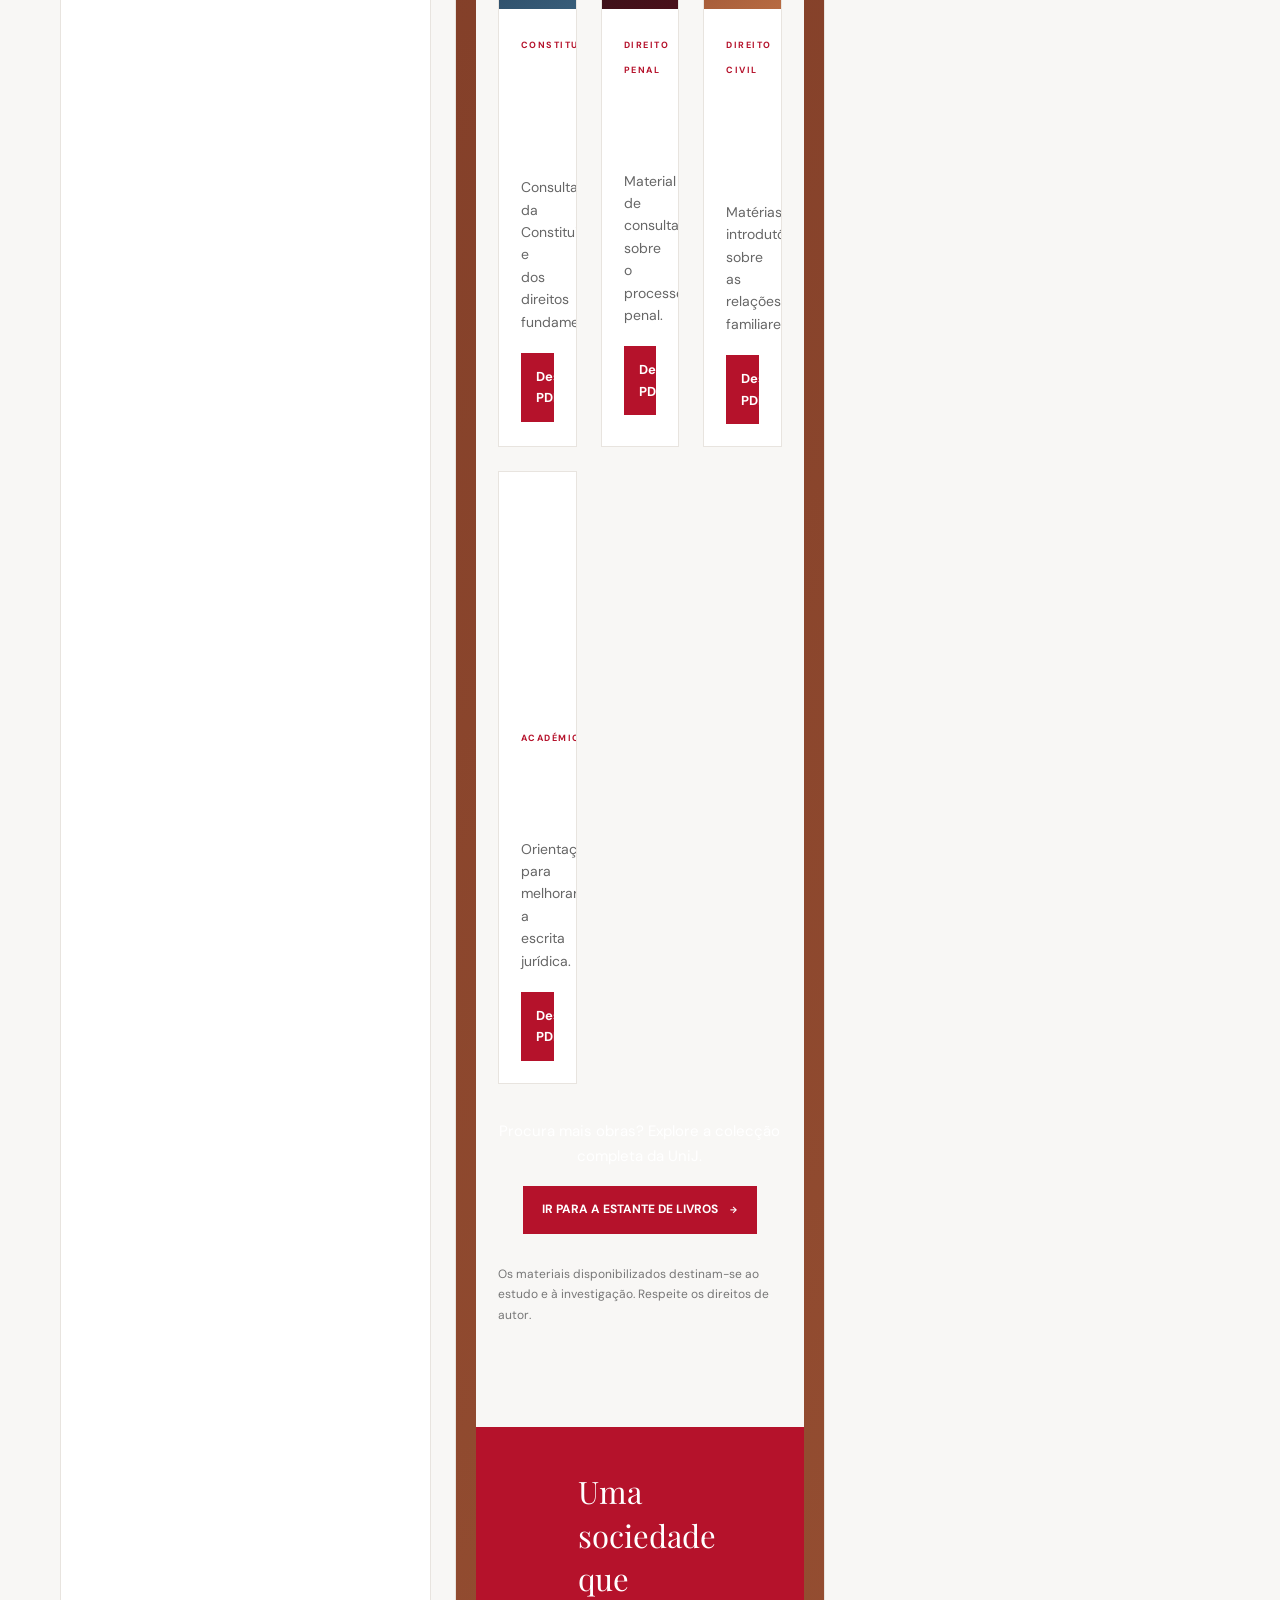
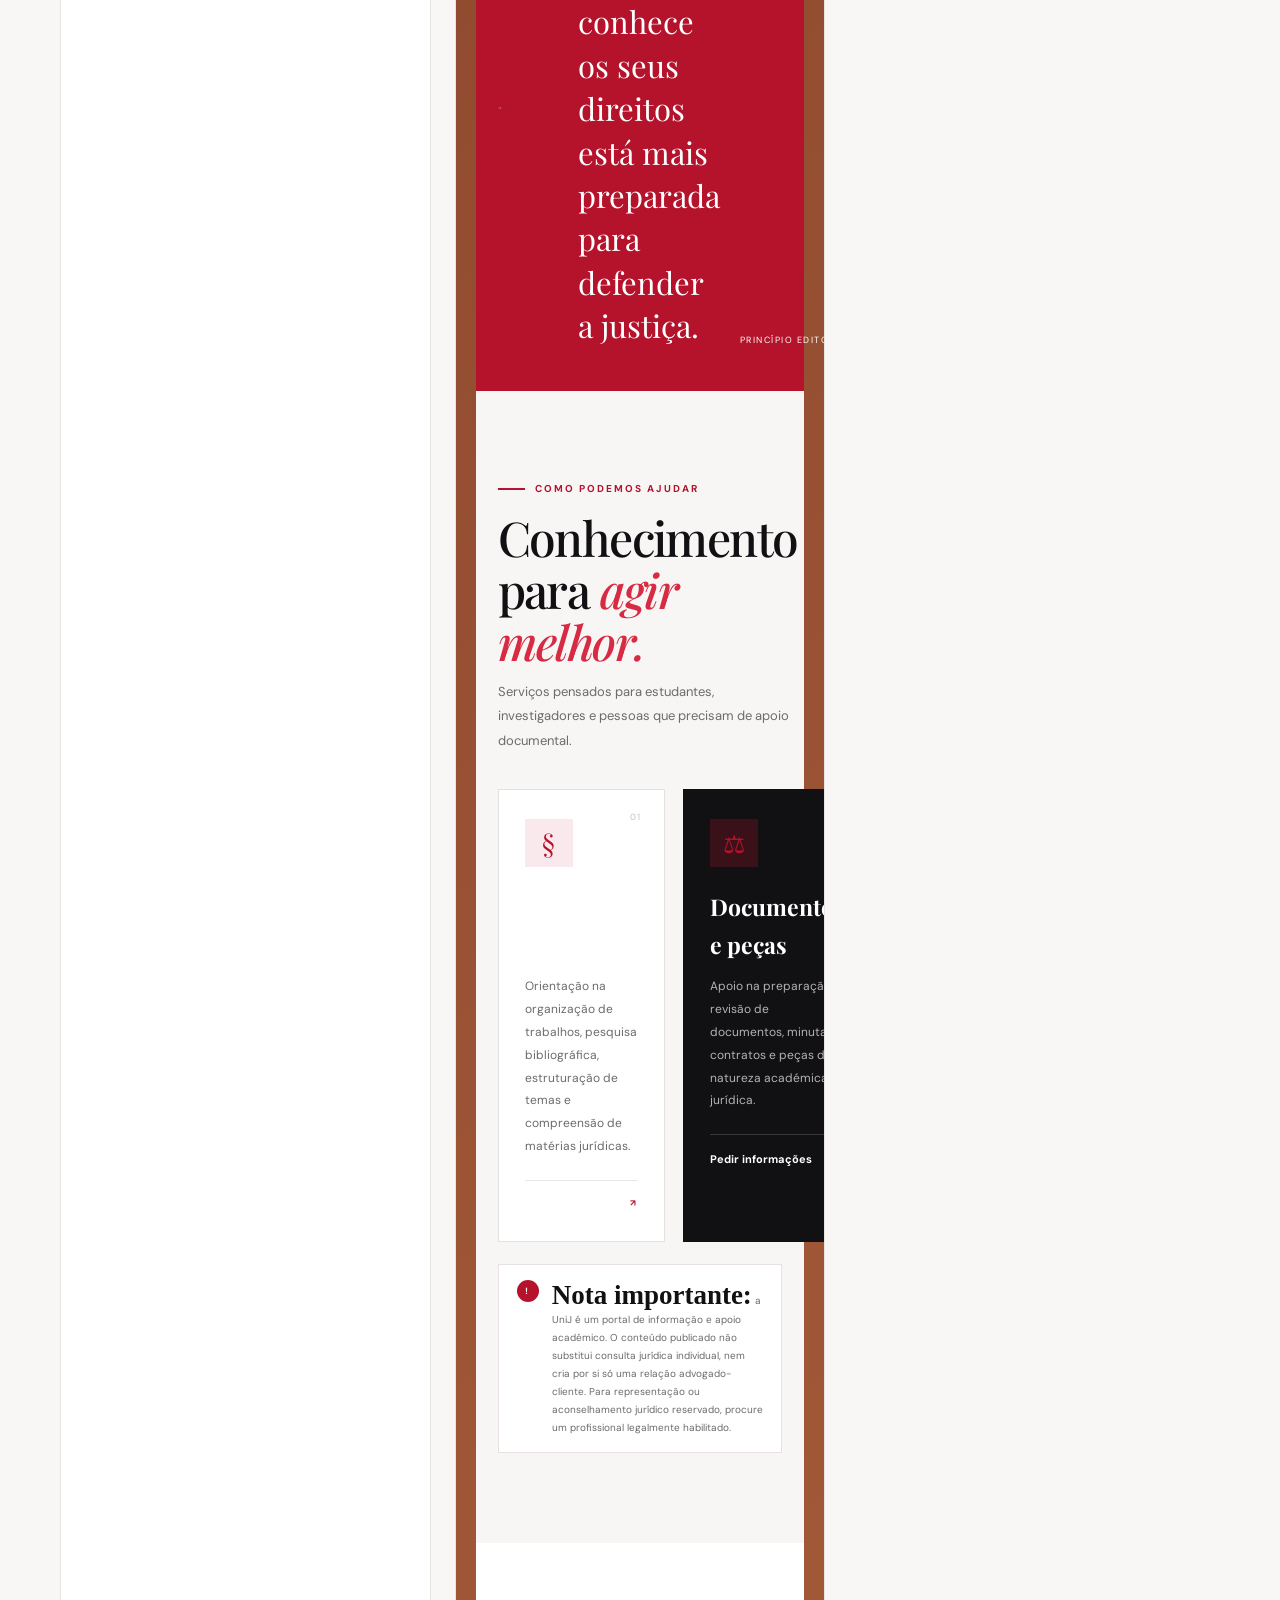
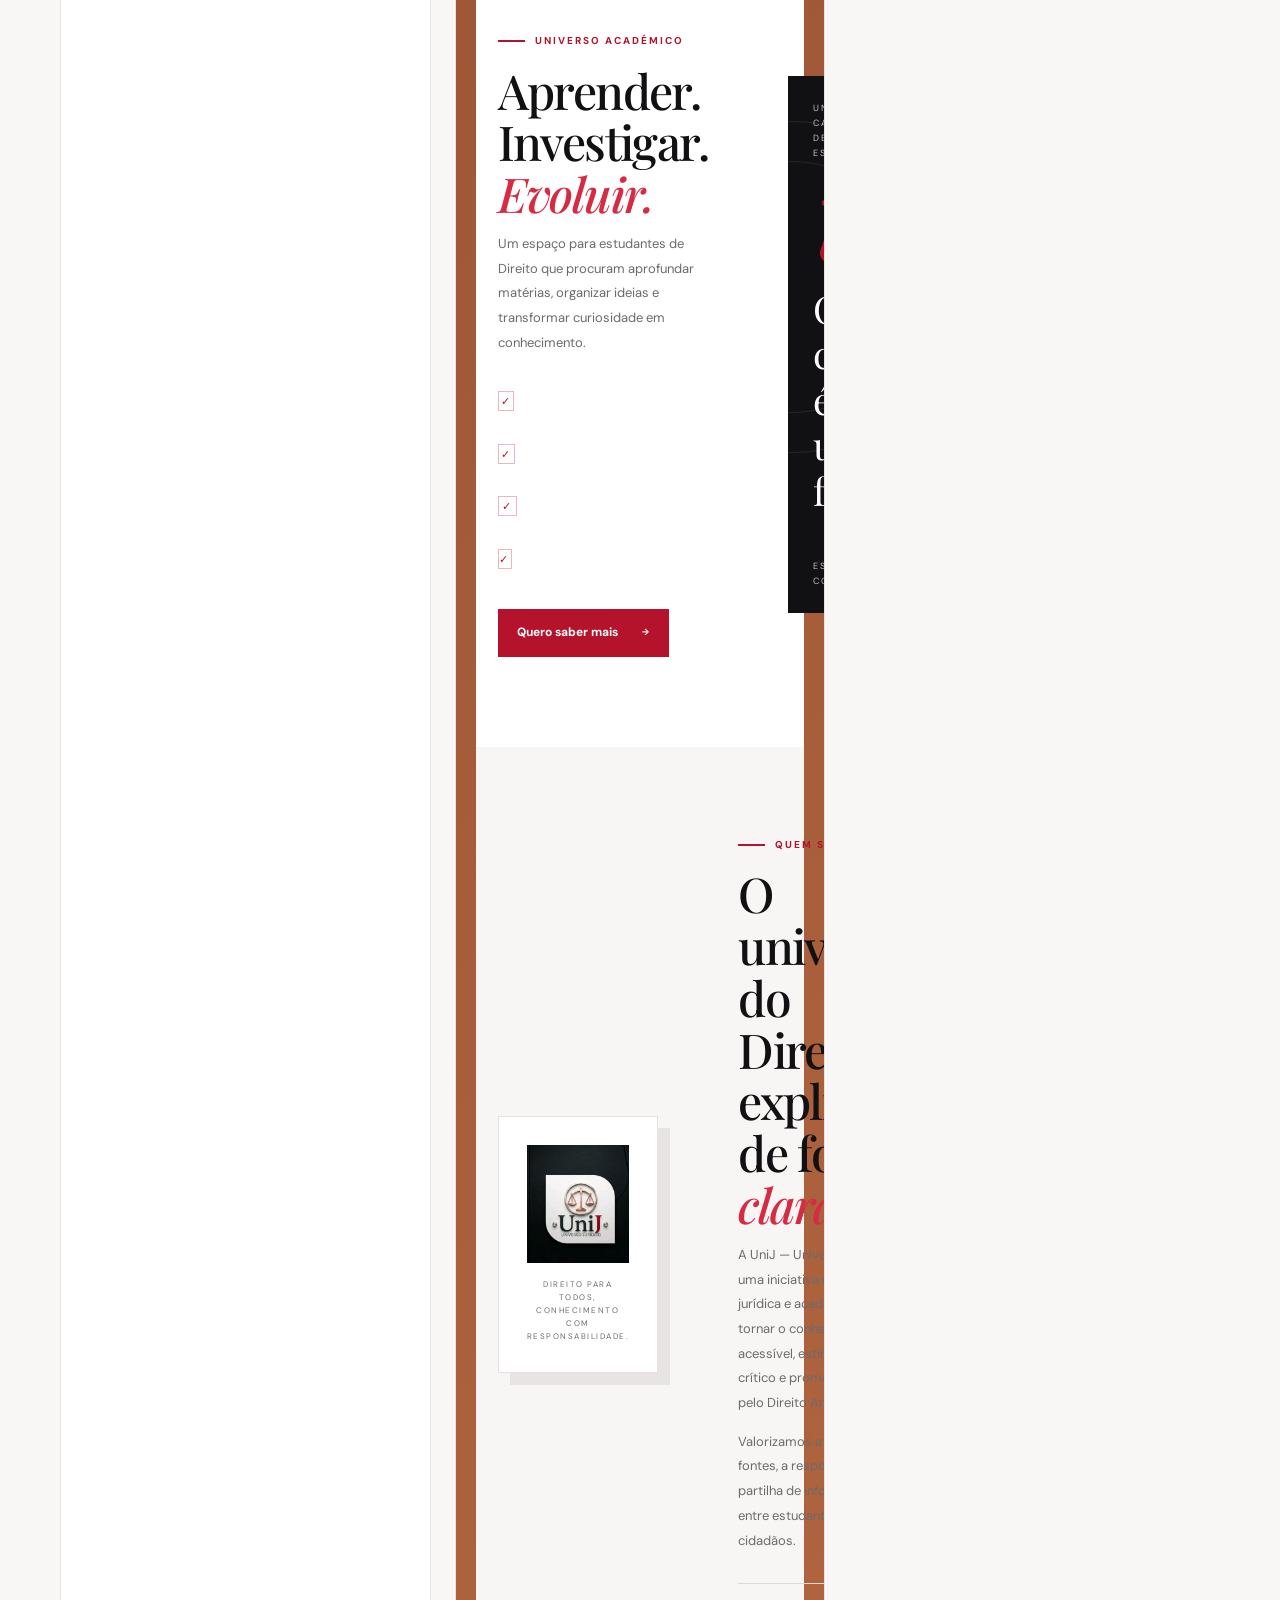
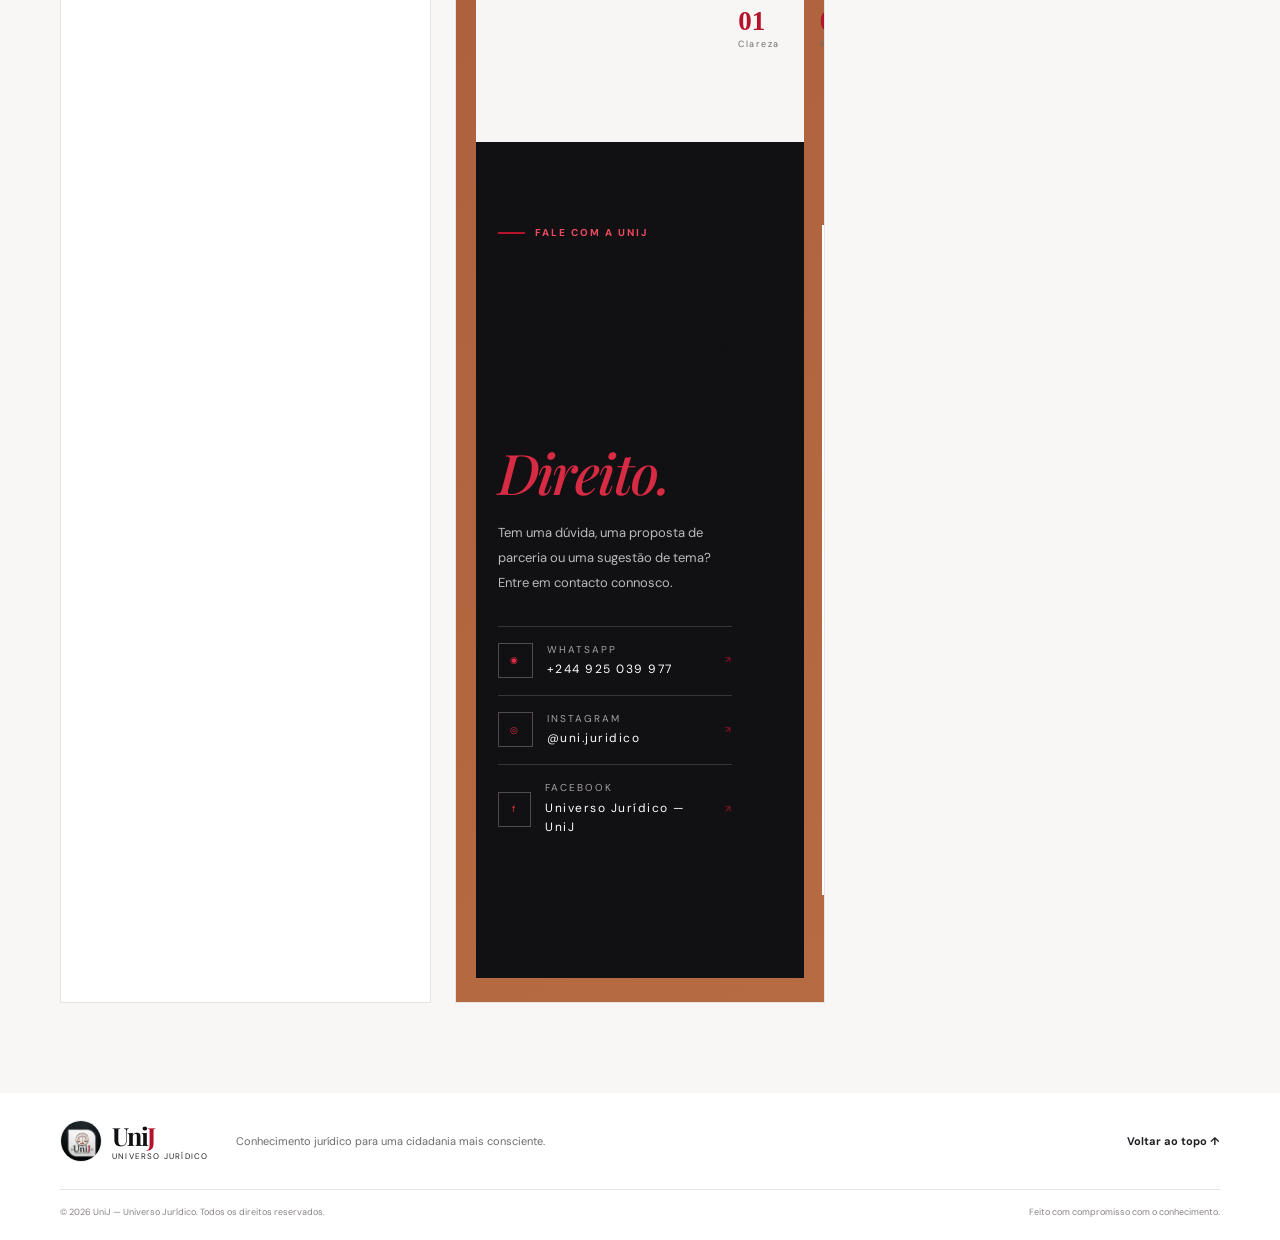
==== commit 2f23d0b9: "Update comments for book sections in index.html" ====
--- a/index.html
+++ b/index.html
@@ -205,8 +205,8 @@
         <div class="book-cover cover-civil">
           <span>UNIJ · BIBLIOTECA JURÍDICA</span>
 <!-- BIBLIOTECA DIGITAL UNIJ -->
+<!-- BIBLIOTECA DIGITAL UNIJ -->
 <section class="section library-section" id="biblioteca">
-
     <div class="container">
 
         <div class="section-heading">
@@ -276,7 +276,7 @@
 
         </div>
 
-        <!-- PRIMEIROS 10 LIVROS -->
+        <!-- LIVROS -->
         <div class="book-grid" id="bookGrid">
 
             <!-- LIVRO 1 -->
@@ -351,7 +351,7 @@
                 </div>
             </article>
 
-            <!-- LIVRO 4: EXEMPLO -->
+            <!-- LIVRO 4 -->
             <article class="book-card"
                      data-category="penal"
                      data-search="código penal angolano legislação crimes penas">
@@ -375,7 +375,7 @@
                 </div>
             </article>
 
-            <!-- LIVRO 5: EXEMPLO -->
+            <!-- LIVRO 5 -->
             <article class="book-card"
                      data-category="civil"
                      data-search="direito das obrigações contratos responsabilidade civil">
@@ -399,7 +399,7 @@
                 </div>
             </article>
 
-            <!-- LIVRO 6: EXEMPLO -->
+            <!-- LIVRO 6 -->
             <article class="book-card"
                      data-category="academico"
                      data-search="metodologia investigação científica trabalhos académicos bibliografia">
@@ -423,7 +423,7 @@
                 </div>
             </article>
 
-            <!-- LIVRO 7: EXEMPLO -->
+            <!-- LIVRO 7 -->
             <article class="book-card"
                      data-category="constitucional"
                      data-search="constituição da república de angola direitos liberdades garantias">
@@ -447,7 +447,7 @@
                 </div>
             </article>
 
-            <!-- LIVRO 8: EXEMPLO -->
+            <!-- LIVRO 8 -->
             <article class="book-card"
                      data-category="penal"
                      data-search="processo penal investigação criminal procedimento penal">
@@ -471,7 +471,7 @@
                 </div>
             </article>
 
-            <!-- LIVRO 9: EXEMPLO -->
+            <!-- LIVRO 9 -->
             <article class="book-card"
                      data-category="civil"
                      data-search="direito da família casamento filiação família">
@@ -495,7 +495,7 @@
                 </div>
             </article>
 
-            <!-- LIVRO 10: EXEMPLO -->
+            <!-- LIVRO 10 -->
             <article class="book-card"
                      data-category="academico"
                      data-search="redação jurídica escrita jurídica linguagem jurídica">
@@ -541,7 +541,6 @@
 
     </div>
 </section>
-<!-- FIM DA BIBLIOTECA DIGITAL UNIJ -->
 <!-- FIM DA BIBLIOTECA DIGITAL UNIJ -->
     <section class="quote-band">
       <div class="container quote-inner"><span class="quote-mark">“</span><blockquote>Uma sociedade que conhece os seus direitos está mais preparada para defender a justiça.</blockquote><span class="quote-credit">PRINCÍPIO EDITORIAL UNIJ</span></div>
--- a/styles.css
+++ b/styles.css
@@ -207,3 +207,32 @@
 .book-card[hidden] {
     display: none !important;
 }
+/* BIBLIOTECA DIGITAL UNIJ */
+
+.book-card[hidden],
+#bookNoResults[hidden] {
+    display: none !important;
+}
+
+.library-more {
+    margin-top: 35px;
+    text-align: center;
+}
+
+.library-more p {
+    margin-bottom: 18px;
+}
+
+.library-more .button {
+    display: inline-flex;
+    justify-content: center;
+    align-items: center;
+    gap: 12px;
+}
+
+@media (max-width: 600px) {
+    .library-more .button {
+        width: 100%;
+        box-sizing: border-box;
+    }
+    }
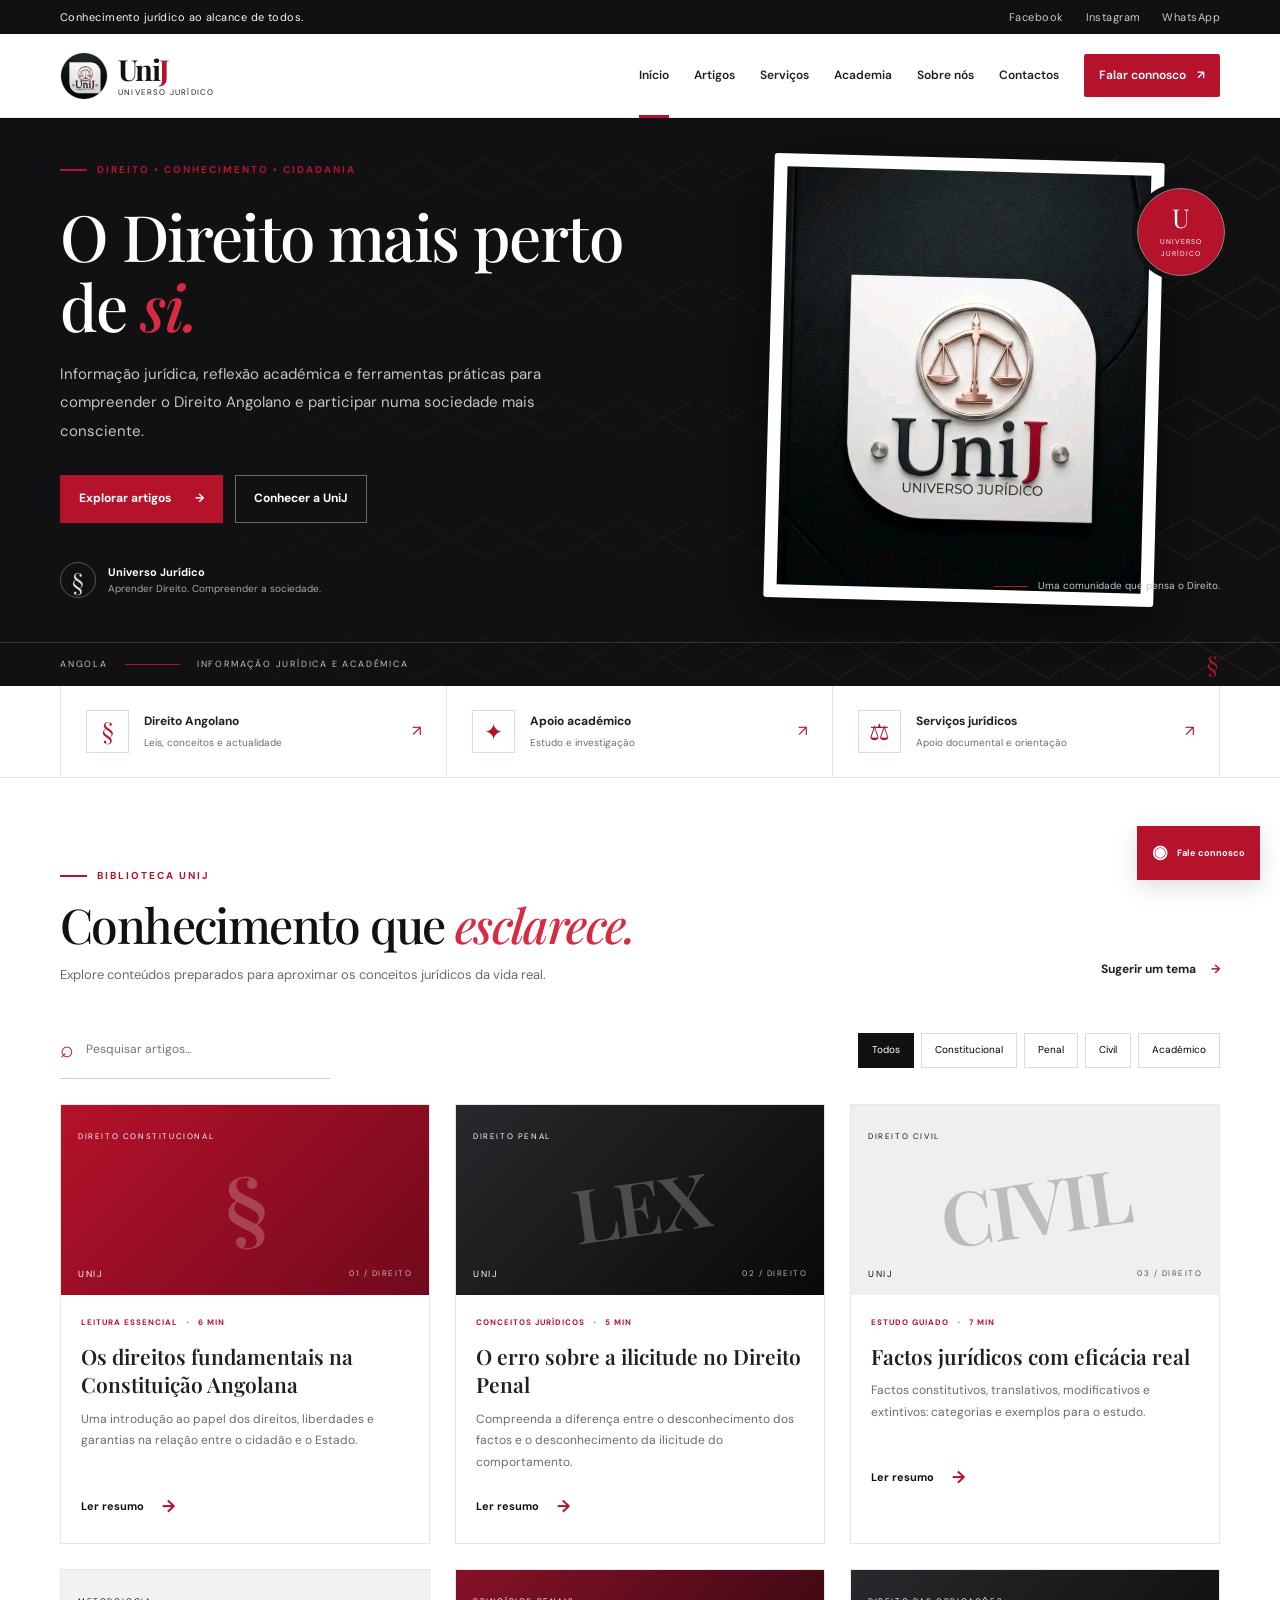
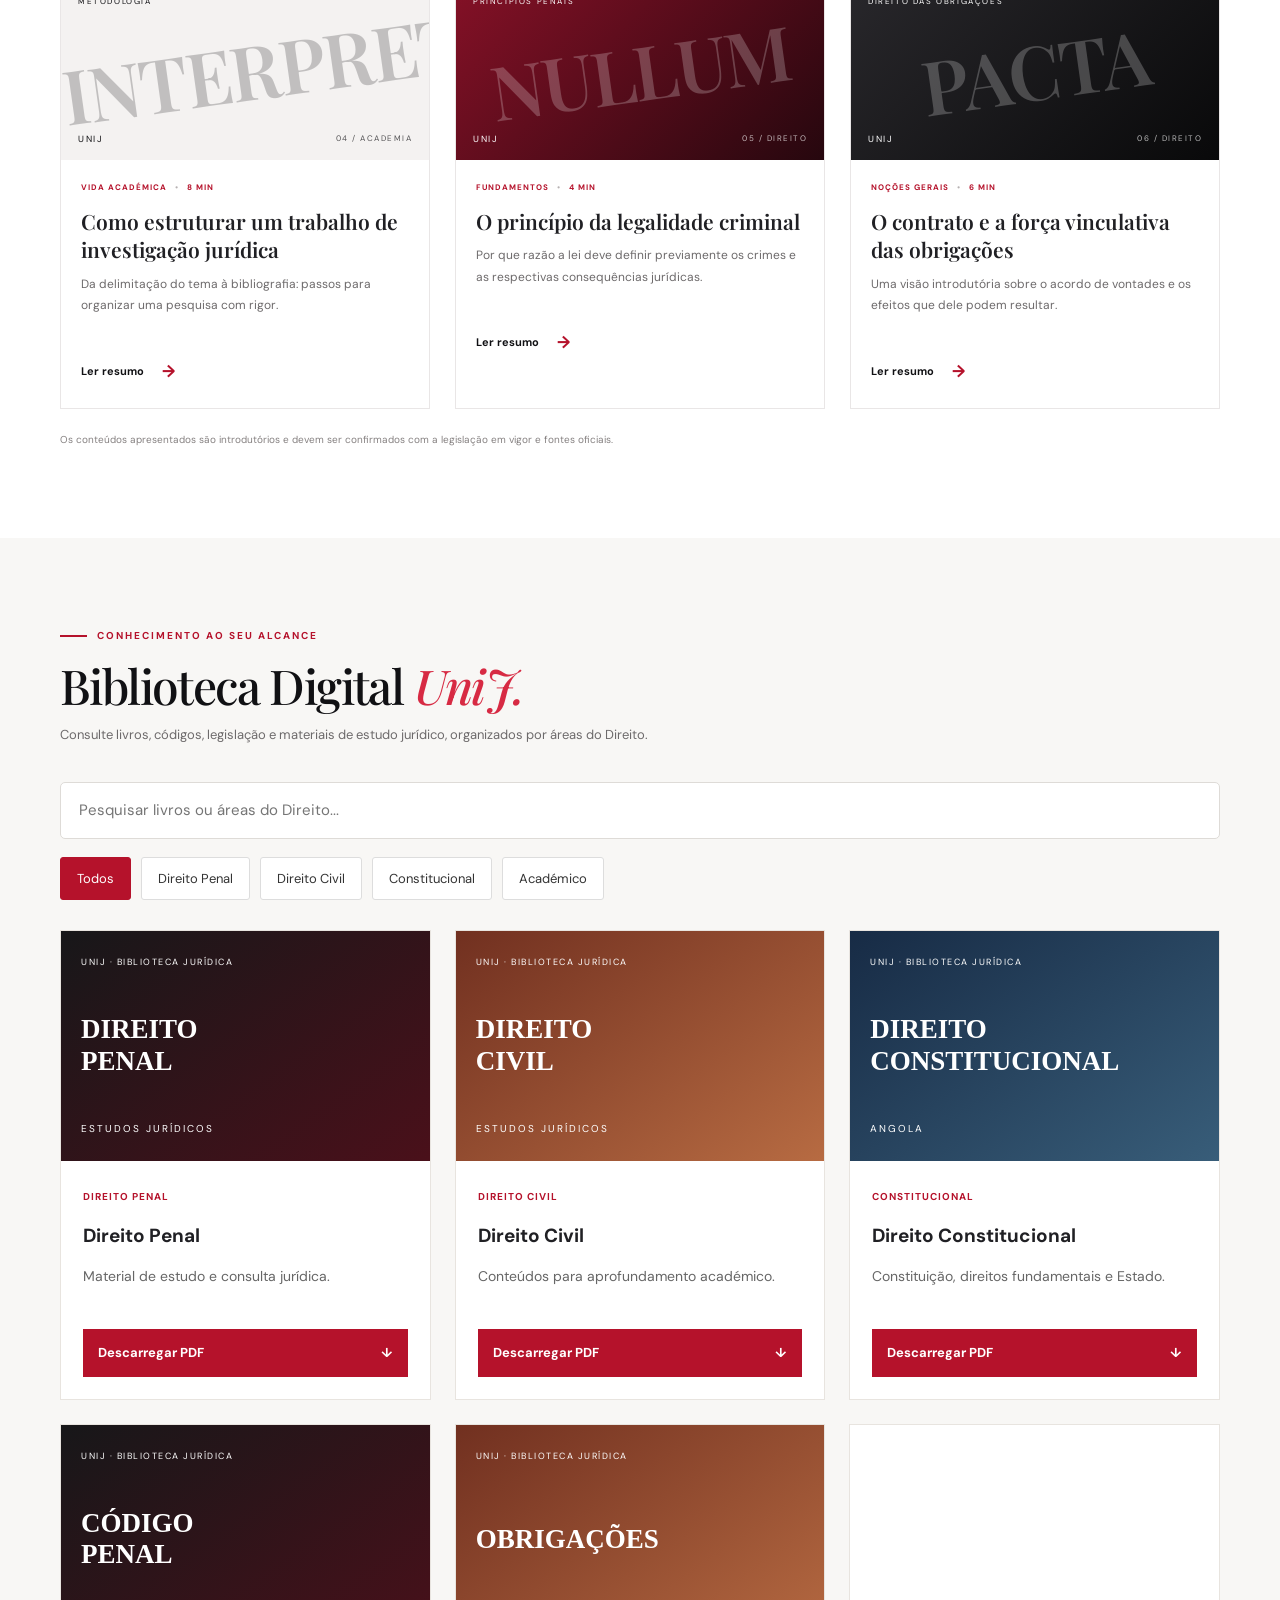
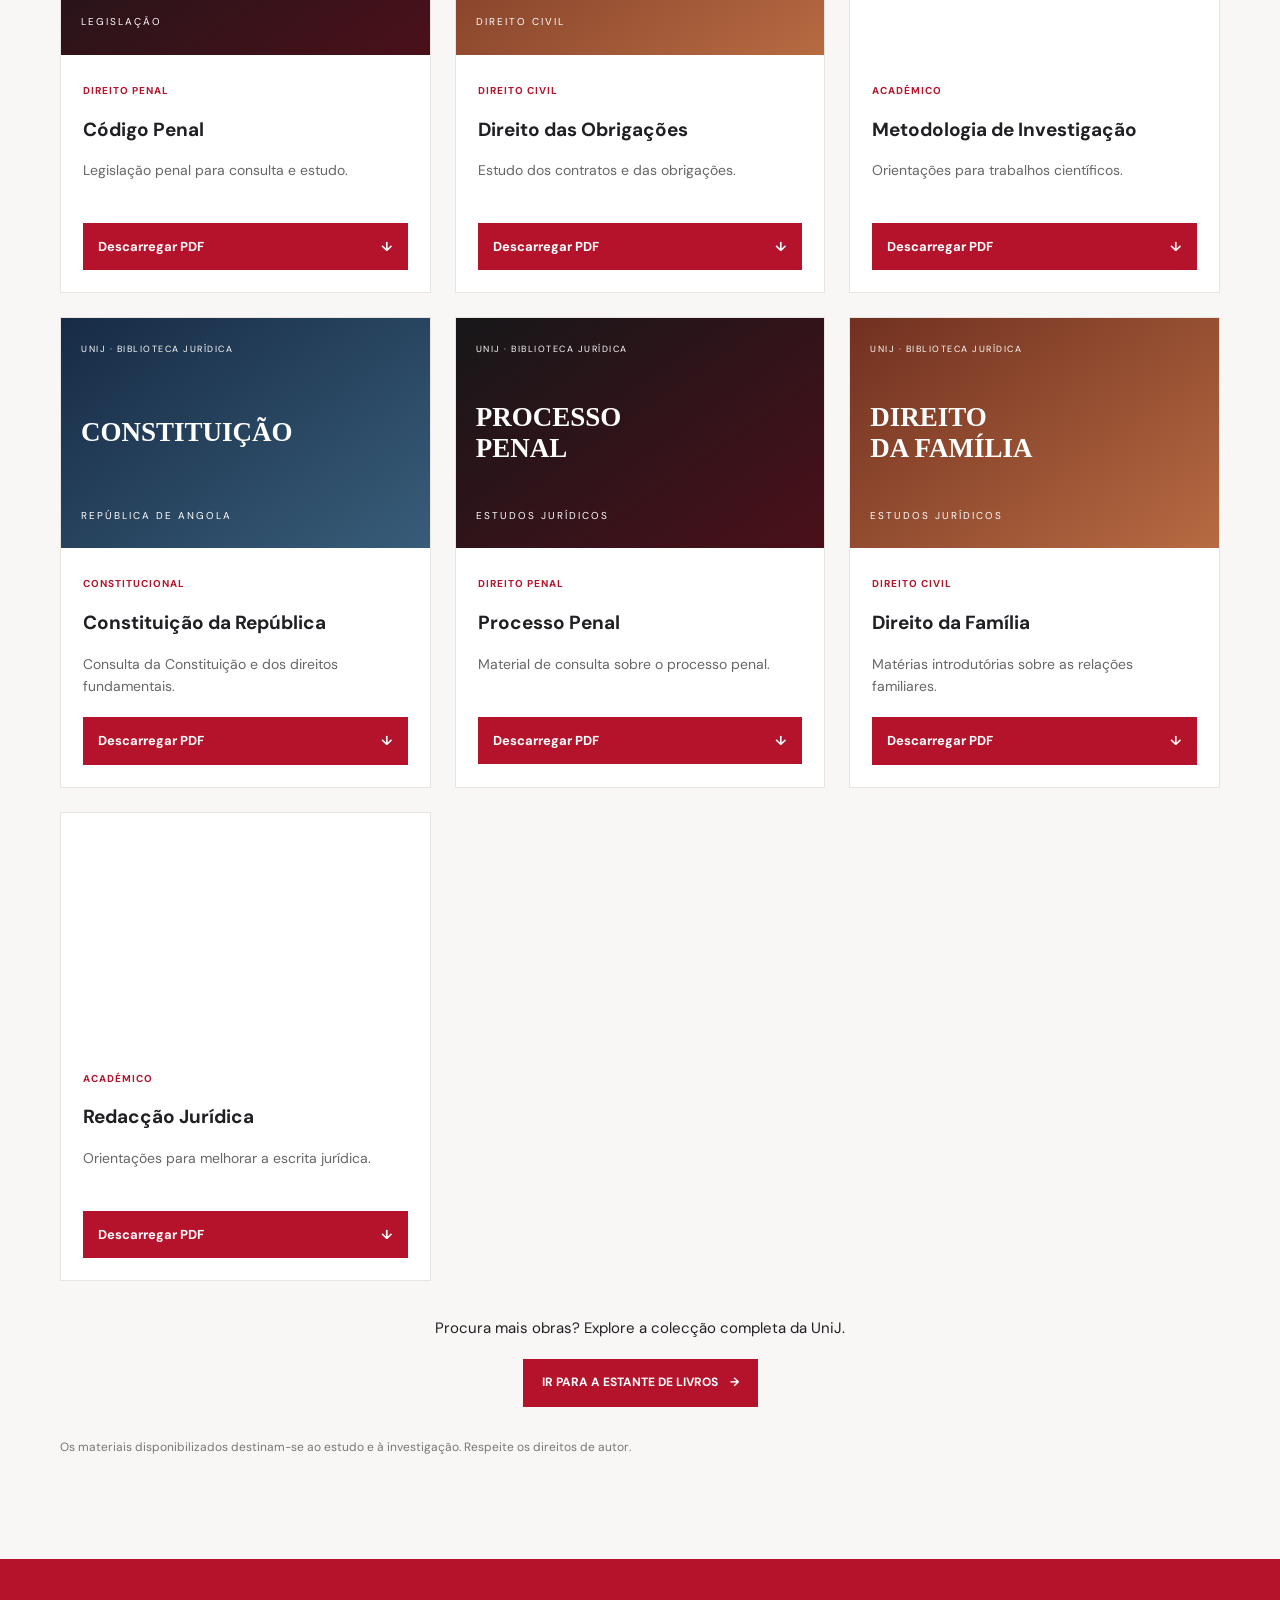
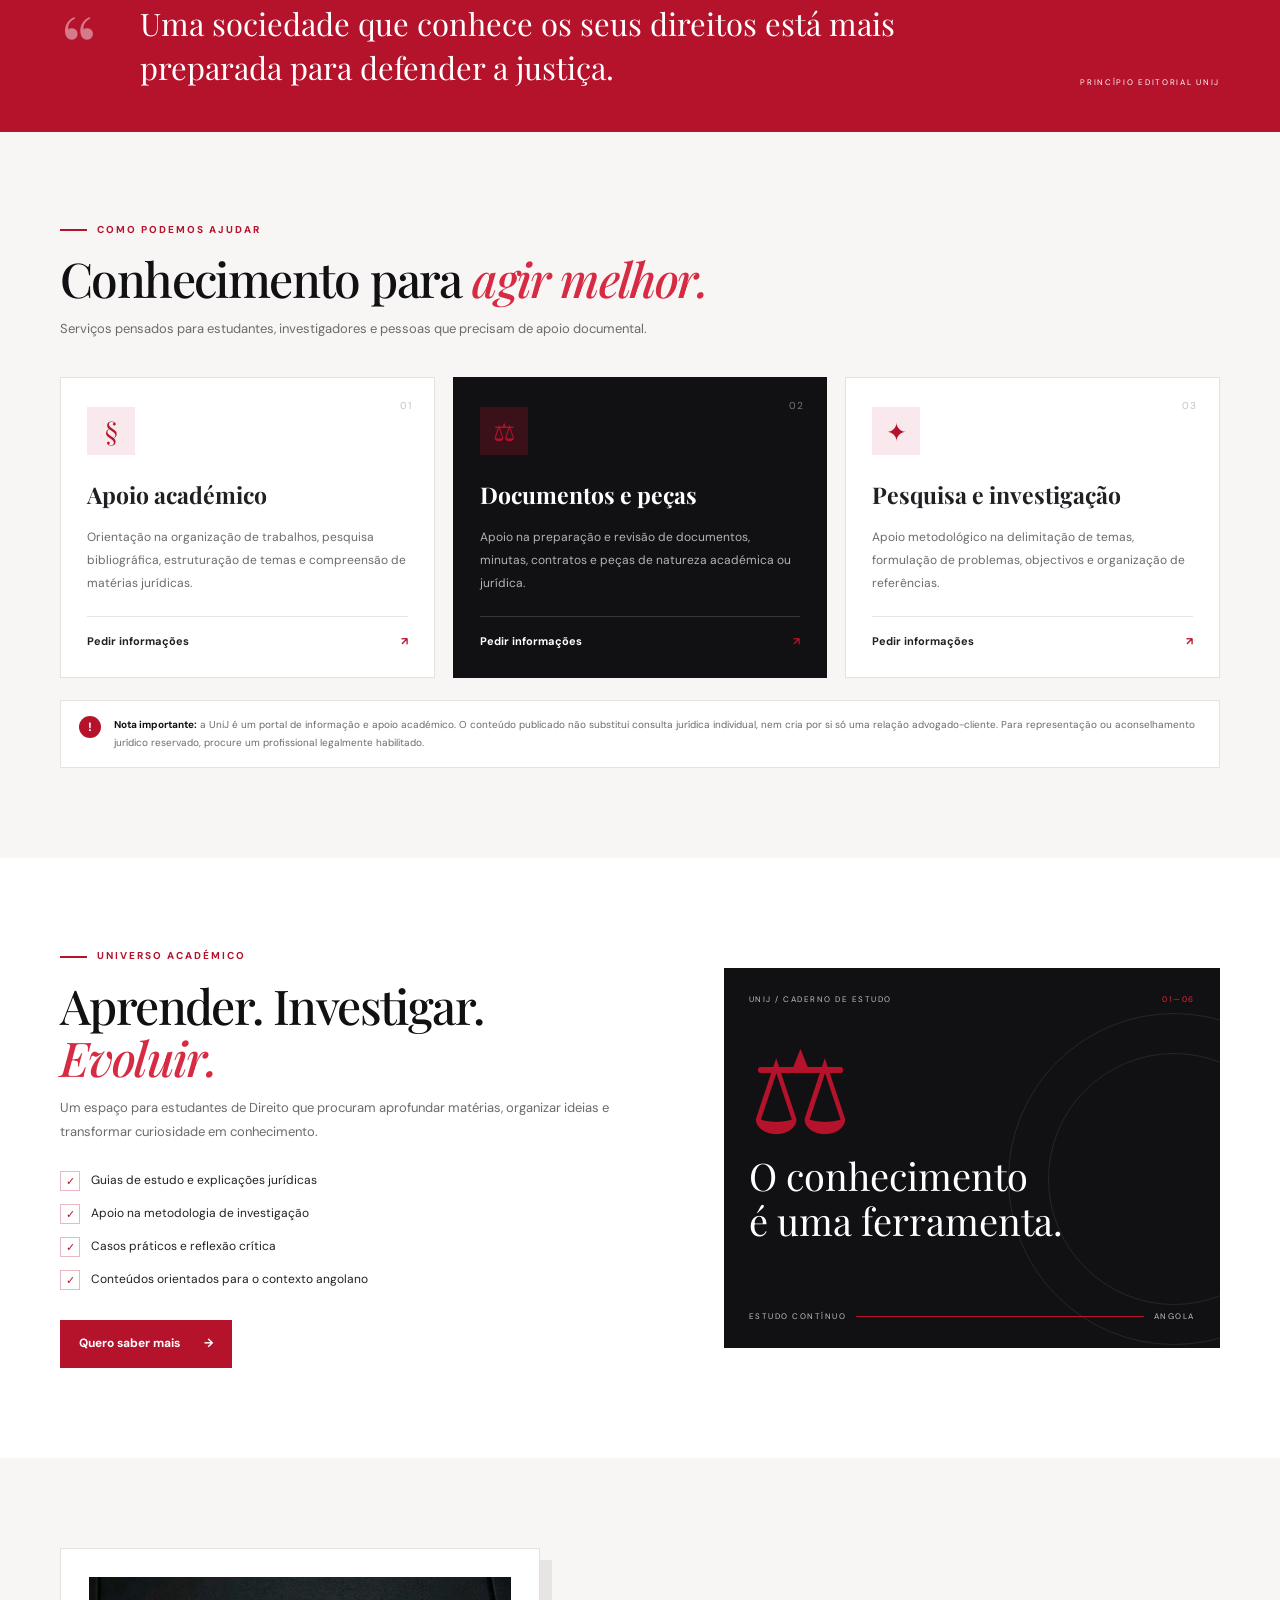
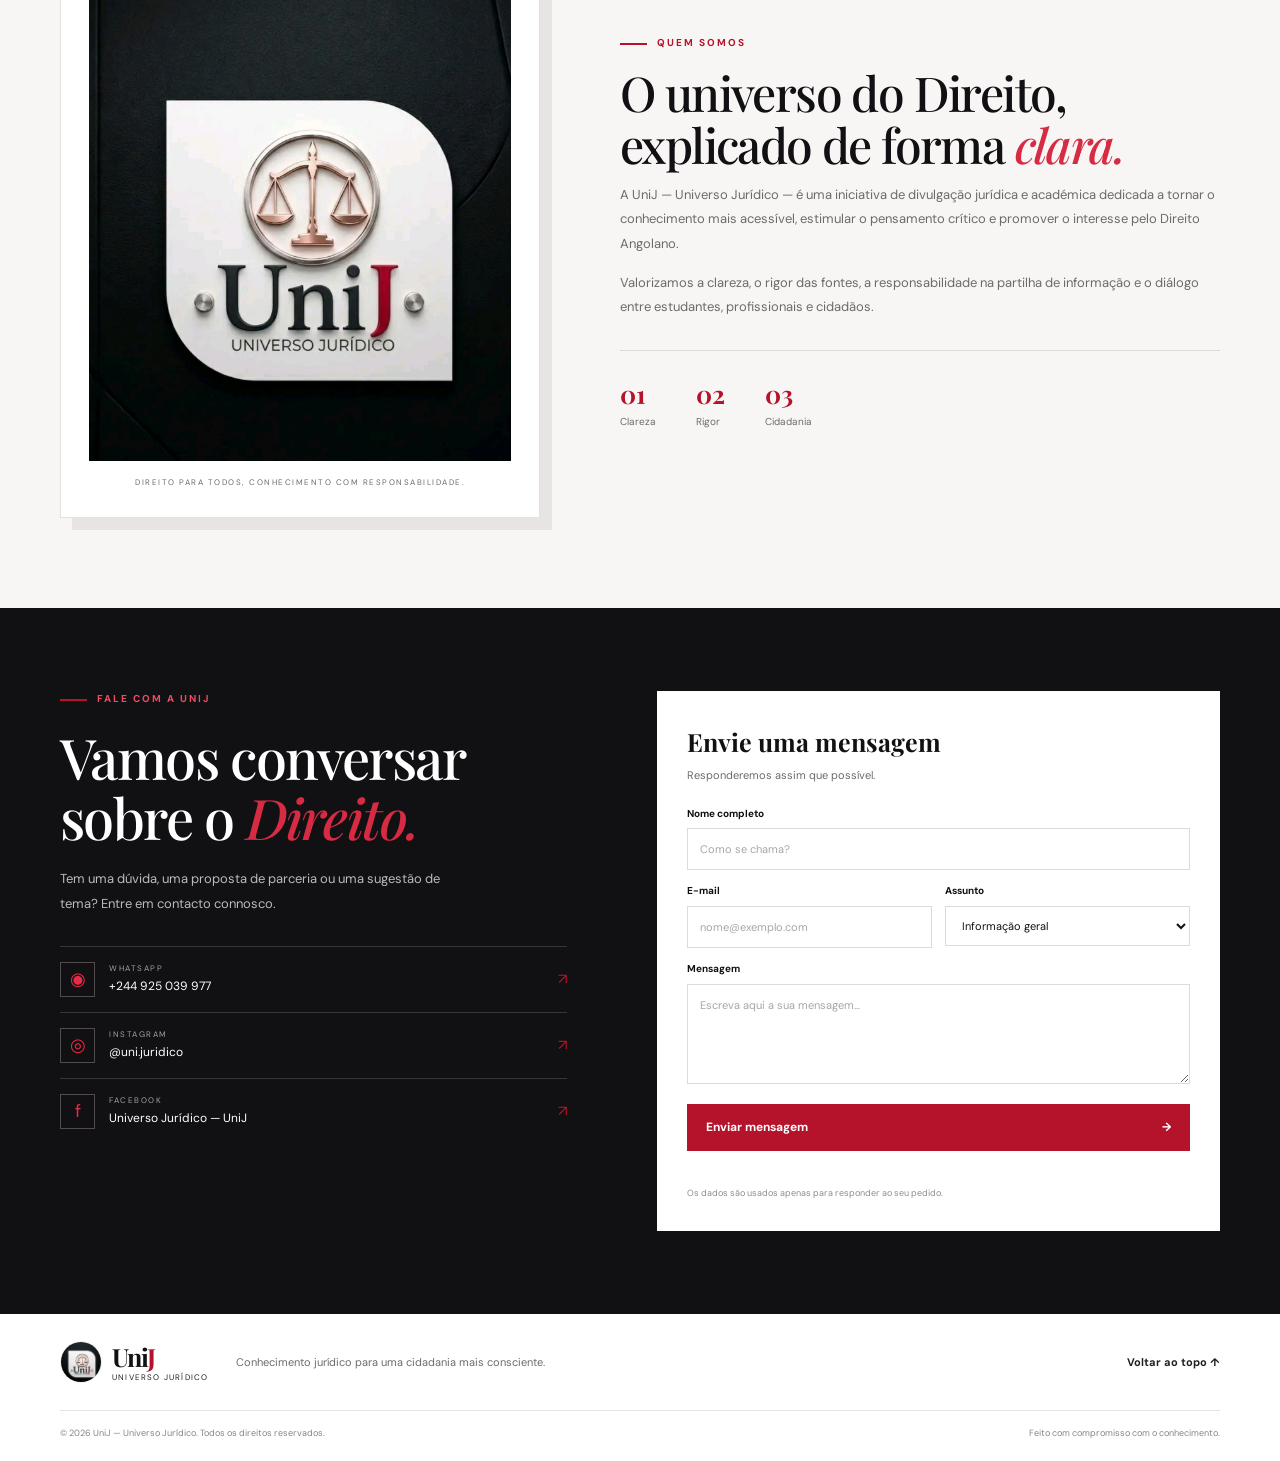
==== commit d2afee65: "Remove Biblioteca Digital UniJ section Removed the 'Biblioteca Digital UniJ' section from the HTML f" ====
--- a/index.html
+++ b/index.html
@@ -118,93 +118,7 @@
         <p class="content-note">Os conteúdos apresentados são introdutórios e devem ser confirmados com a legislação em vigor e fontes oficiais.</p>
       </div>
     </section>
-<!-- BIBLIOTECA DIGITAL UNIJ -->
-<section class="section library-section" id="biblioteca">
-  <div class="container">
-
-    <div class="section-heading">
-      <div>
-        <div class="eyebrow">
-          <span class="eyebrow-line"></span>
-          CONHECIMENTO AO SEU ALCANCE
-        </div>
-
-        <h2>Biblioteca Digital <em>UniJ.</em></h2>
-
-        <p>
-          Consulte e descarregue livros, códigos, legislação
-          e materiais de estudo jurídico.
-        </p>
-      </div>
-    </div>
-<div class="library-more">
-    <a href="./estante.html" class="btn btn-primary">
-        IR PARA A ESTANTE DE LIVROS
-    </a>
-</div>
-    <!-- PESQUISA DE LIVROS -->
-    <div class="library-search">
-      <input
-        type="search"
-        id="bookSearch"
-        placeholder="Pesquisar livros ou áreas do Direito..."
-        aria-label="Pesquisar livros"
-      >
-    </div>
-
-    <!-- CATEGORIAS -->
-    <div class="library-filters">
-      <button type="button" class="library-filter active"
-              data-category="todos">Todos</button>
-
-      <button type="button" class="library-filter"
-              data-category="penal">Direito Penal</button>
-
-      <button type="button" class="library-filter"
-              data-category="civil">Direito Civil</button>
-
-      <button type="button" class="library-filter"
-              data-category="constitucional">Constitucional</button>
-
-      <button type="button" class="library-filter"
-              data-category="academico">Académico</button>
-    </div>
-
-    <!-- LIVROS -->
-    <div class="book-grid" id="bookGrid">
-
-      <!-- LIVRO 1 -->
-      <article class="book-card"
-               data-category="penal"
-               data-search="direito penal código penal legislação angolana">
-
-        <div class="book-cover cover-penal">
-          <span>UNIJ · BIBLIOTECA JURÍDICA</span>
-          <strong>DIREITO<br>PENAL</strong>
-          <small>ESTUDOS JURÍDICOS</small>
-        </div>
-
-        <div class="book-info">
-          <span class="book-category">DIREITO PENAL</span>
-          <h3>Direito Penal</h3>
-          <p>Material de estudo e consulta jurídica.</p>
-
-          <a class="book-download"
-             href="./livros/direito-penal.pdf"
-             download>
-            Descarregar PDF <span>↓</span>
-          </a>
-        </div>
-      </article>
-
-      <!-- LIVRO 2 -->
-      <article class="book-card"
-               data-category="civil"
-               data-search="direito civil código civil obrigações contratos">
-
-        <div class="book-cover cover-civil">
-          <span>UNIJ · BIBLIOTECA JURÍDICA</span>
-<!-- BIBLIOTECA DIGITAL UNIJ -->
+
 <!-- BIBLIOTECA DIGITAL UNIJ -->
 <section class="section library-section" id="biblioteca">
     <div class="container">
